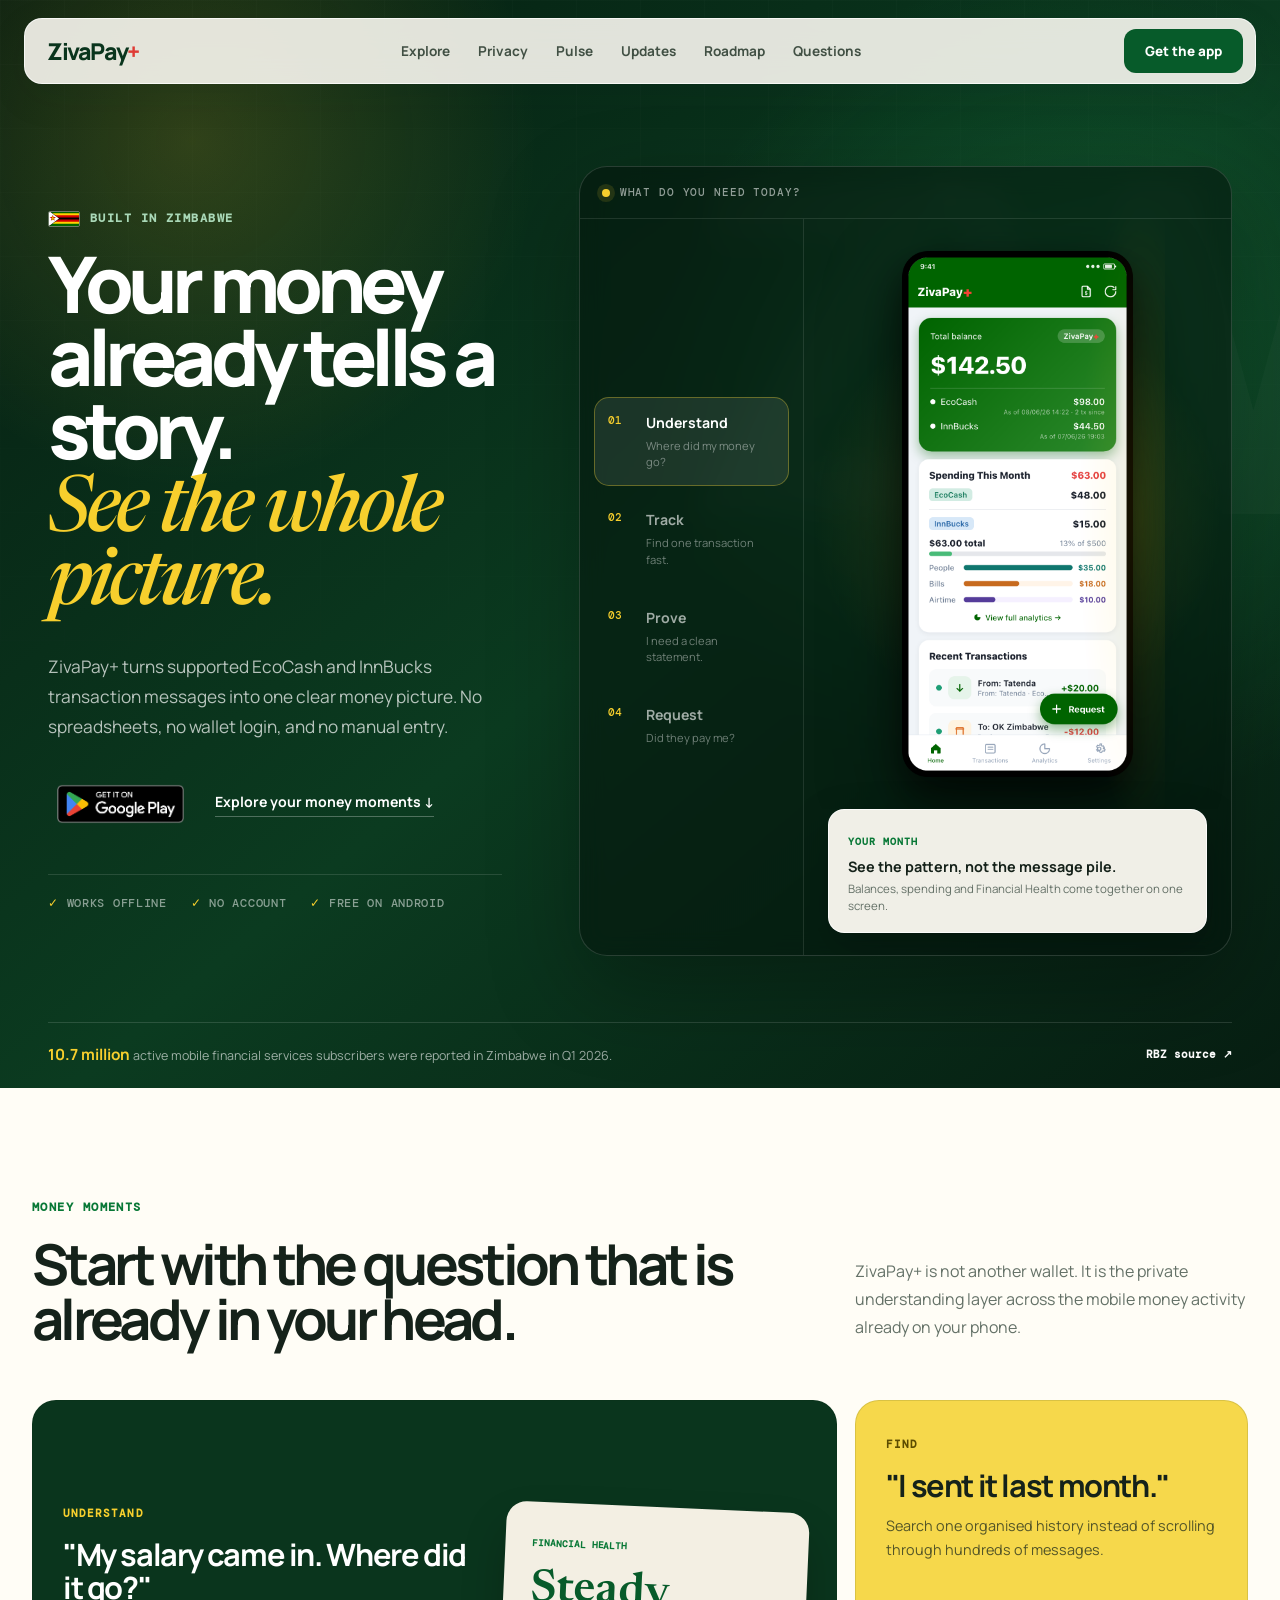
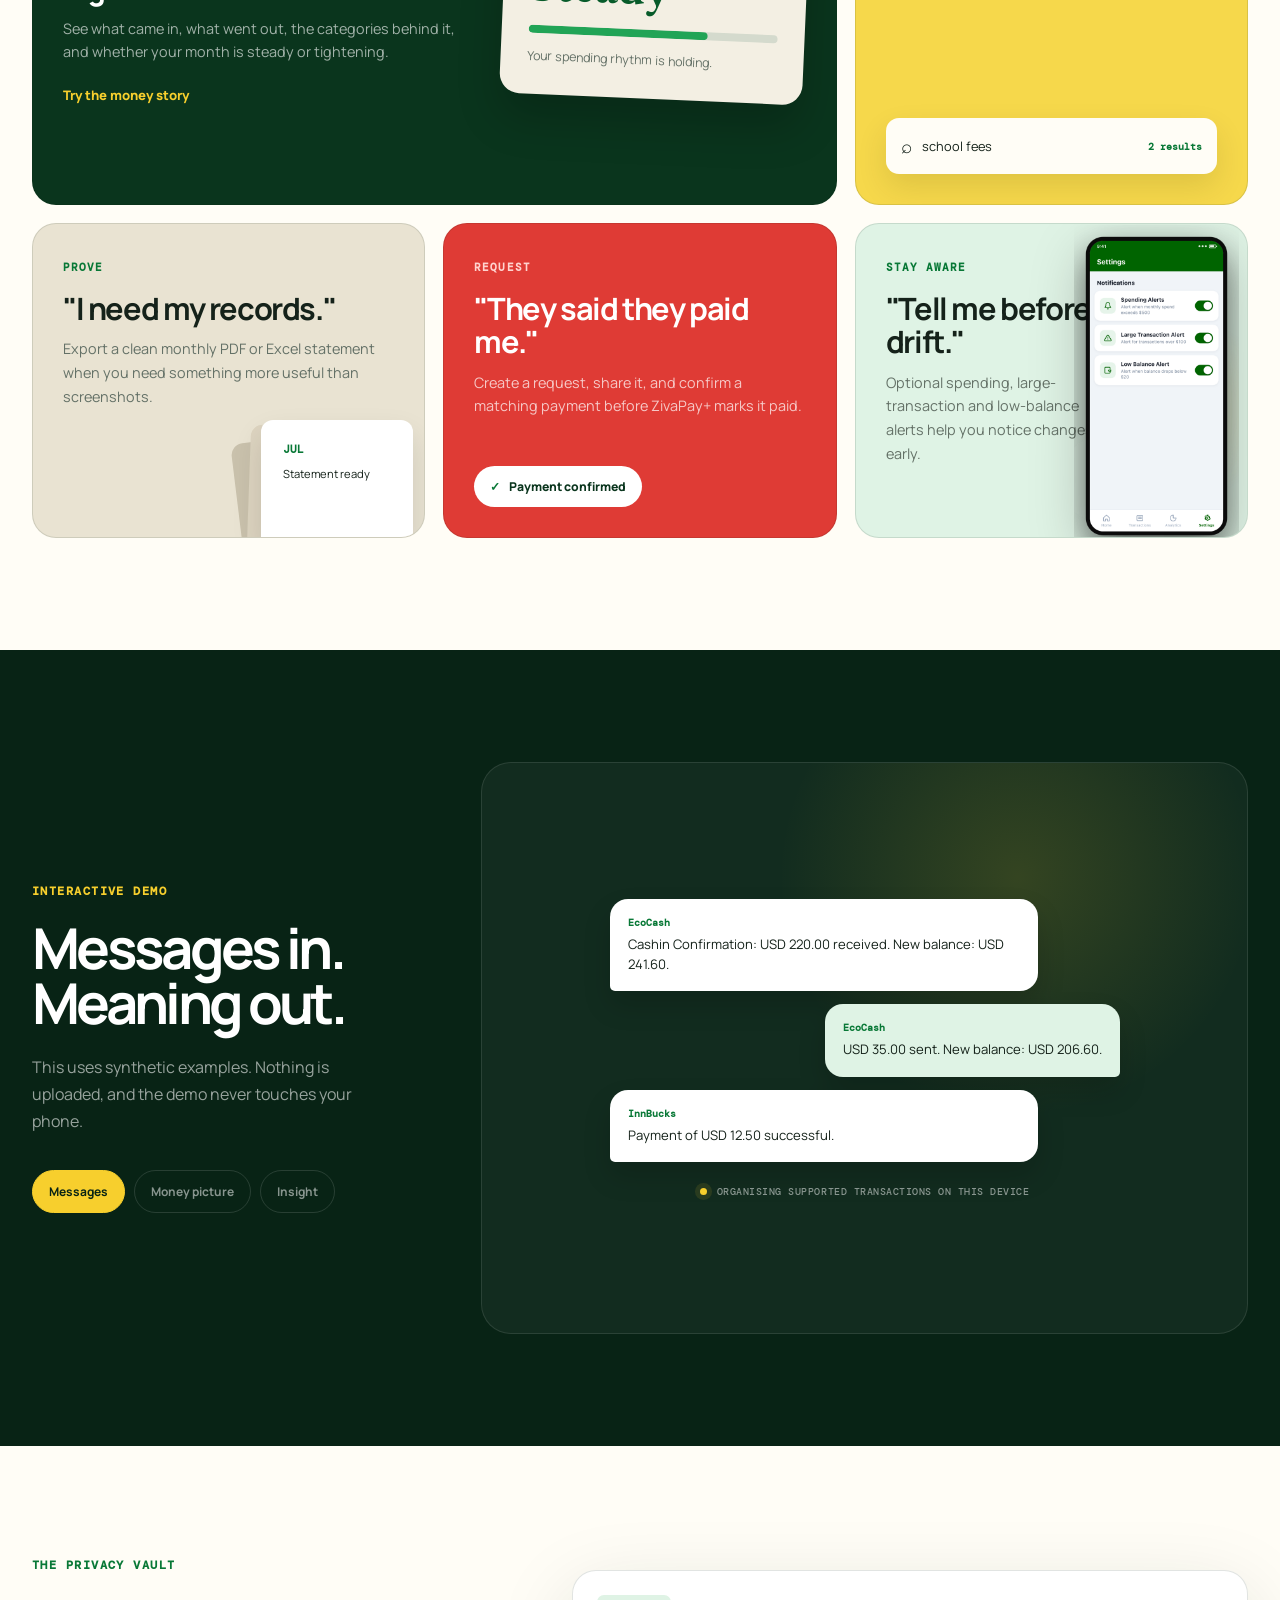
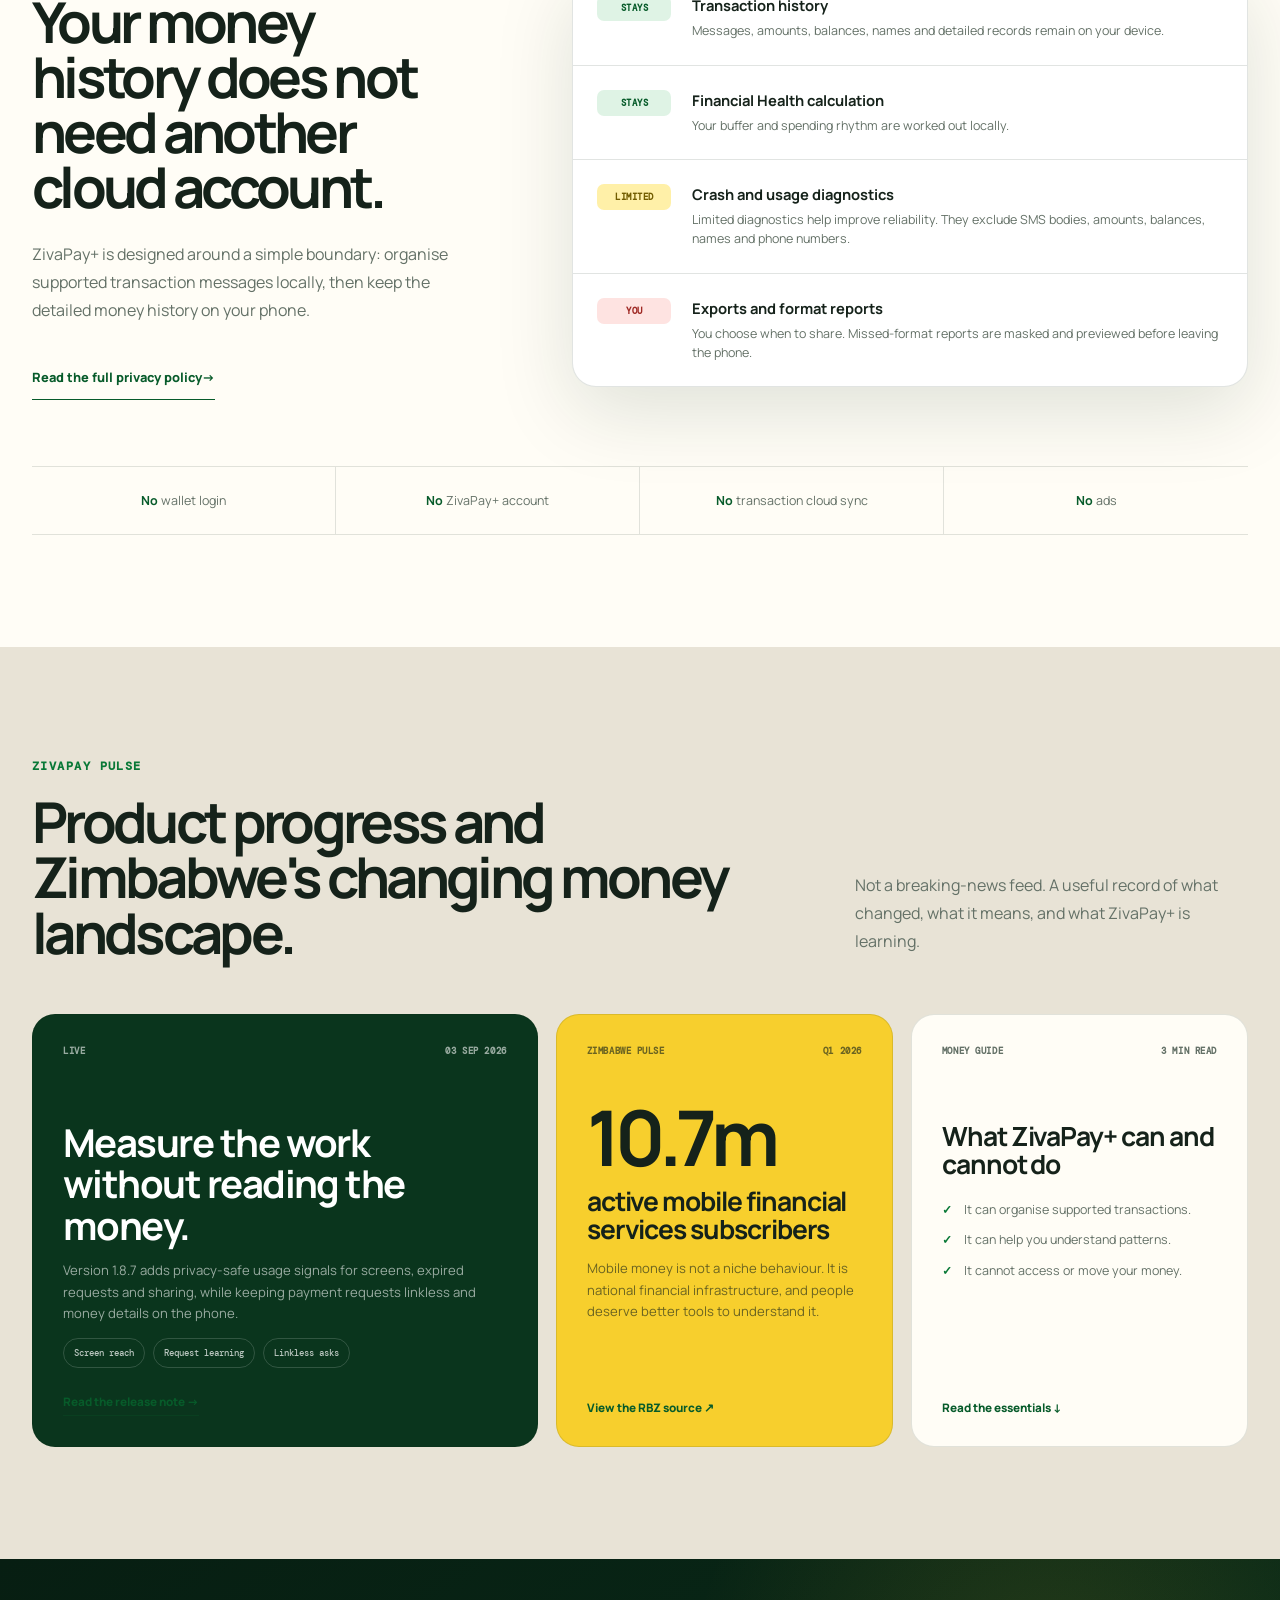
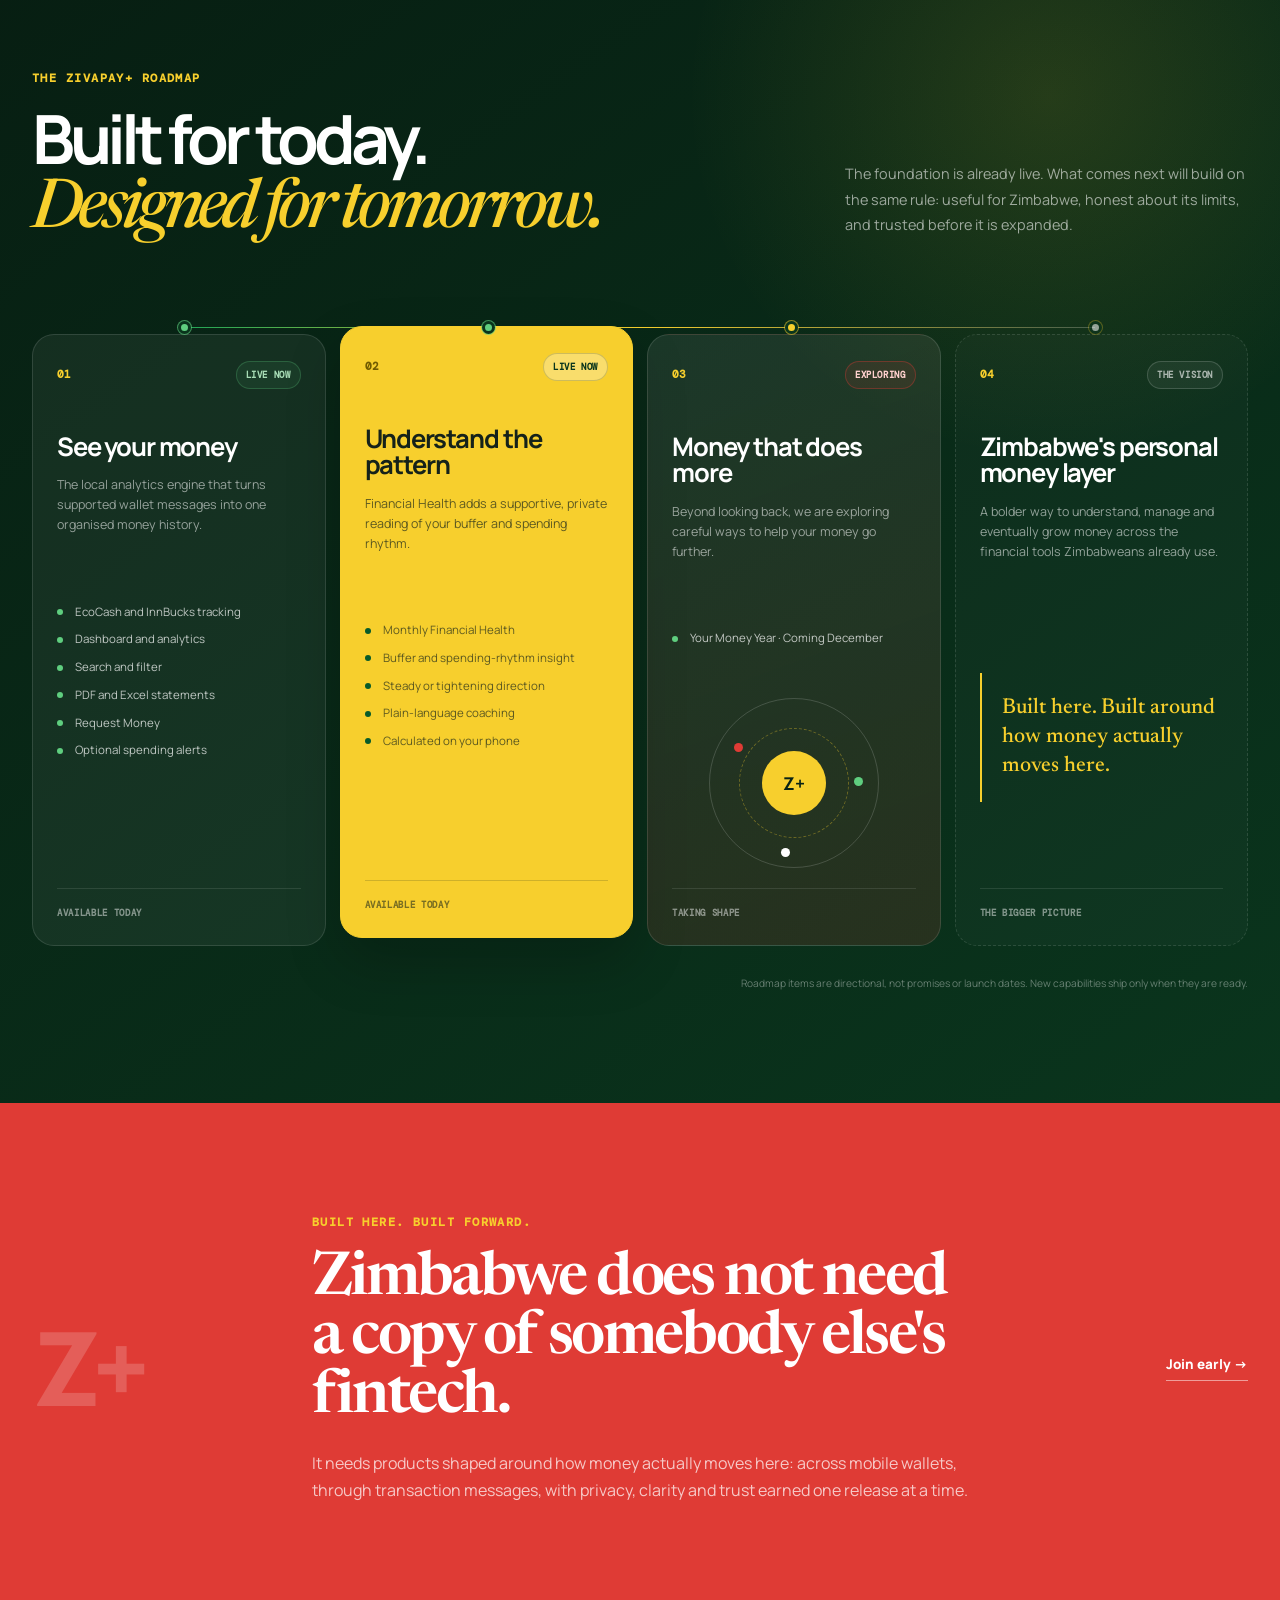
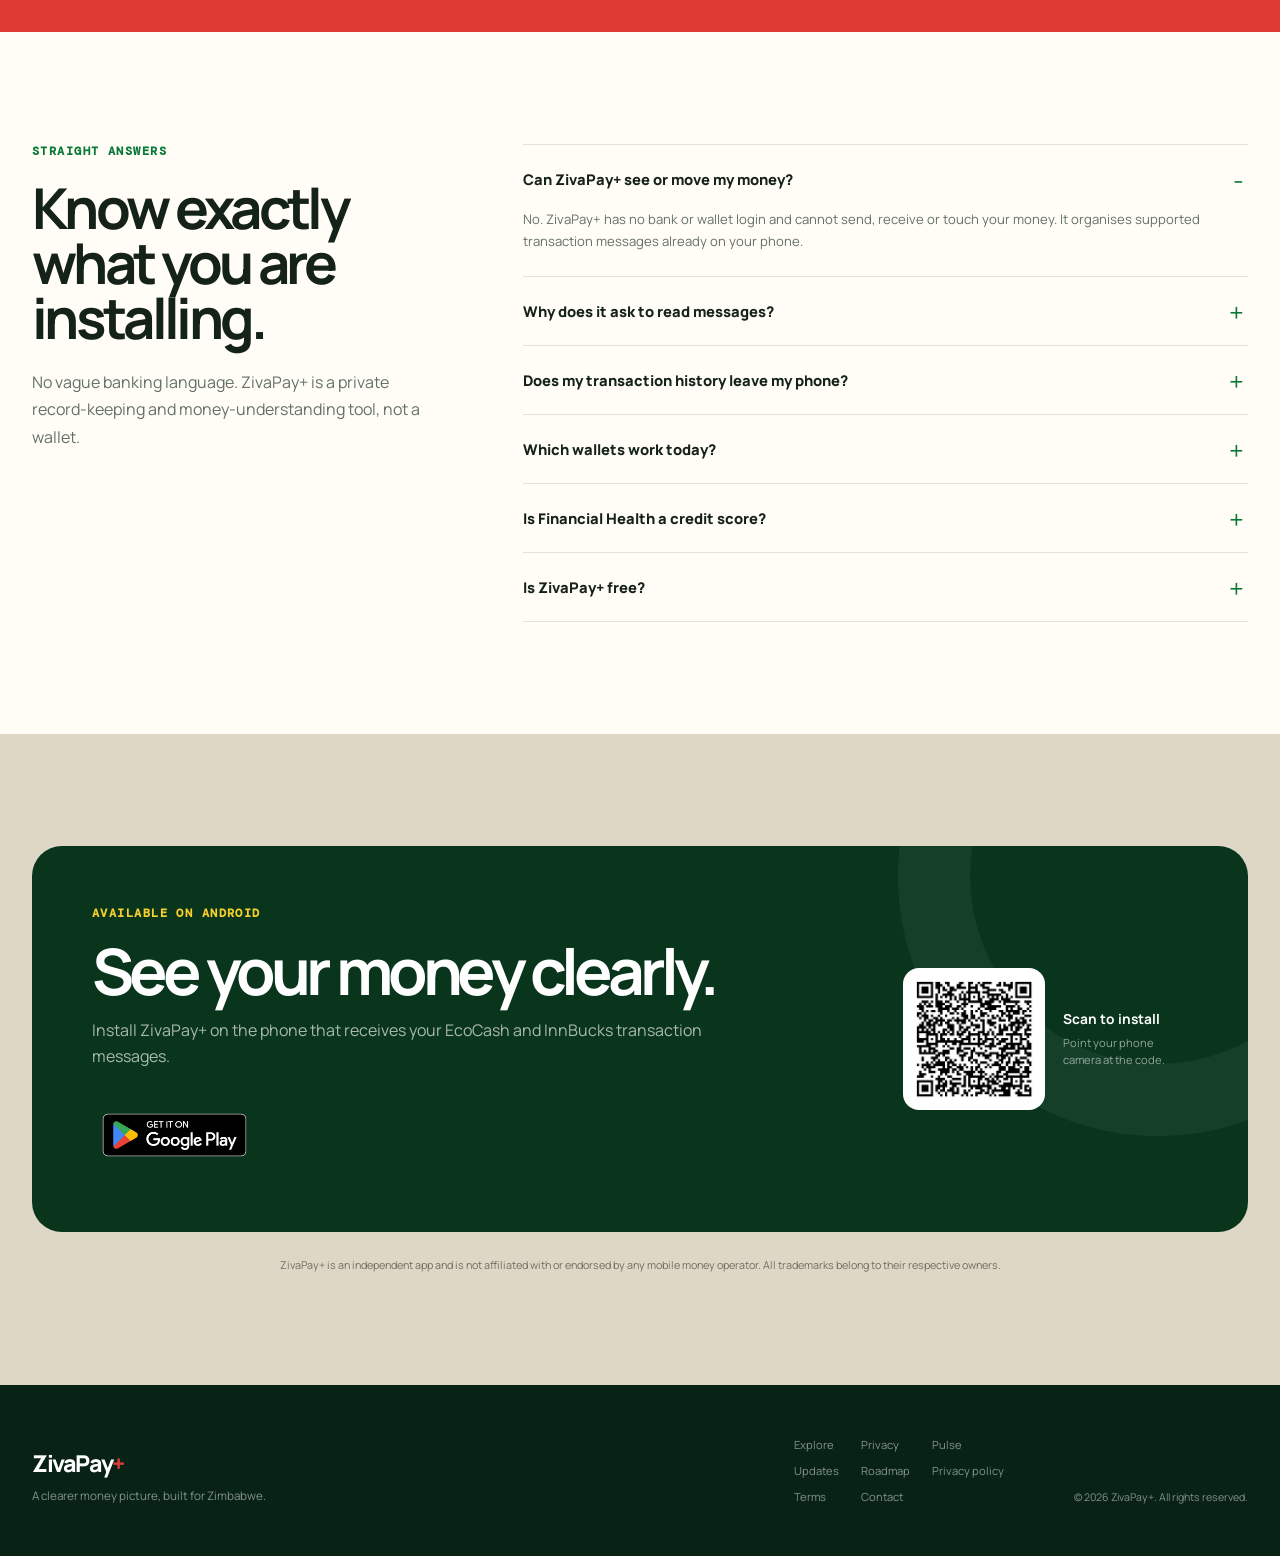
==== index.html @ cf086ff6 "docs: publish v1.8.7 website update" ====
<!DOCTYPE html>
<html lang="en">
<head>
  <meta charset="UTF-8"/>
  <meta name="viewport" content="width=device-width, initial-scale=1.0"/>
  <title>ZivaPay+ | EcoCash &amp; InnBucks Money Tracker Zimbabwe</title>
  <meta name="description" content="Track supported EcoCash and InnBucks transactions privately on Android. See balances, spending, Financial Health, statements and payment requests in one place."/>
  <link rel="canonical" href="https://zivapayplus.com/"/>
  <meta name="theme-color" content="#0b5d31"/>
  <meta property="og:type" content="website"/>
  <meta property="og:locale" content="en_ZW"/>
  <meta property="og:site_name" content="ZivaPay+"/>
  <meta property="og:title" content="ZivaPay+ - Your money story, finally clear"/>
  <meta property="og:description" content="Understand your EcoCash and InnBucks activity in one private, on-device money picture."/>
  <meta property="og:url" content="https://zivapayplus.com/"/>
  <meta property="og:image" content="https://zivapayplus.com/og-image.png"/>
  <meta property="og:image:width" content="1200"/>
  <meta property="og:image:height" content="630"/>
  <meta property="og:image:alt" content="ZivaPay+ brings supported EcoCash and InnBucks activity into one clear money picture"/>
  <meta name="twitter:card" content="summary_large_image"/>
  <meta name="twitter:title" content="ZivaPay+ - Your money story, finally clear"/>
  <meta name="twitter:description" content="A clearer view of EcoCash and InnBucks, built for Zimbabwe."/>
  <meta name="twitter:image" content="https://zivapayplus.com/og-image.png"/>
  <meta name="twitter:image:alt" content="ZivaPay+ brings supported EcoCash and InnBucks activity into one clear money picture"/>
  <link rel="preconnect" href="https://fonts.googleapis.com"/>
  <link rel="preconnect" href="https://fonts.gstatic.com" crossorigin/>
  <link href="https://fonts.googleapis.com/css2?family=DM+Mono:wght@400;500&amp;family=Manrope:wght@400;500;600;700;800&amp;family=Newsreader:opsz,wght@6..72,500;6..72,600&amp;display=swap" rel="stylesheet"/>
  <link rel="stylesheet" href="./styles.css?v=20260822-1"/>
  <script src="./site.js?v=2" defer></script>
  <script type="application/ld+json">
  {
    "@context": "https://schema.org",
    "@type": "MobileApplication",
    "name": "ZivaPay+",
    "url": "https://zivapayplus.com/",
    "downloadUrl": "https://play.google.com/store/apps/details?id=com.nyoniedwin.zimpayplus.app",
    "operatingSystem": "Android",
    "applicationCategory": "FinanceApplication",
    "description": "ZivaPay+ privately organises supported EcoCash and InnBucks transaction messages into an on-device money history.",
    "inLanguage": "en-ZW",
    "countryOfOrigin": {
      "@type": "Country",
      "name": "Zimbabwe"
    },
    "offers": {
      "@type": "Offer",
      "price": "0",
      "priceCurrency": "USD",
      "availability": "https://schema.org/InStock",
      "url": "https://play.google.com/store/apps/details?id=com.nyoniedwin.zimpayplus.app"
    },
    "featureList": [
      "Supported EcoCash and InnBucks transaction tracking",
      "On-device Financial Health",
      "Request Money",
      "PDF and Excel statements",
      "Optional spending alerts"
    ]
  }
  </script>
</head>
<body>
  <a class="skip-link" href="#main">Skip to content</a>

  <nav class="site-nav" aria-label="Primary navigation">
    <a class="brand" href="#top" aria-label="ZivaPay+ home">ZivaPay<span>+</span></a>
    <div class="nav-links">
      <a href="#explore">Explore</a>
      <a href="#privacy">Privacy</a>
      <a href="#pulse">Pulse</a>
      <a href="updates.html">Updates</a>
      <a href="#roadmap">Roadmap</a>
      <a href="#questions">Questions</a>
    </div>
    <a class="nav-cta" data-play-placement="nav" href="https://play.google.com/store/apps/details?id=com.nyoniedwin.zimpayplus.app&amp;referrer=utm_source%3Dzivapayplus.com%26utm_medium%3Dwebsite%26utm_campaign%3Dwebsite_launch%26utm_content%3Dnav">Get the app</a>
  </nav>

  <main id="main">
    <section class="hero" id="top">
      <div class="hero-grid">
        <div class="hero-copy">
          <p class="eyebrow"><img class="flag-mark" src="./flag-zimbabwe.svg" width="1200" height="600" alt=""/> Built in Zimbabwe</p>
          <h1>Your money already tells a story. <em>See the whole picture.</em></h1>
          <p class="hero-lede">ZivaPay+ turns supported EcoCash and InnBucks transaction messages into one clear money picture. No spreadsheets, no wallet login, and no manual entry.</p>
          <div class="hero-actions">
            <a class="play-link" data-play-placement="hero" href="https://play.google.com/store/apps/details?id=com.nyoniedwin.zimpayplus.app&amp;referrer=utm_source%3Dzivapayplus.com%26utm_medium%3Dwebsite%26utm_campaign%3Dwebsite_launch%26utm_content%3Dhero" aria-label="Get ZivaPay+ on Google Play">
              <img src="./google-play-badge.png" width="646" height="250" alt="Get it on Google Play"/>
            </a>
            <a class="text-link" href="#explore">Explore your money moments <span aria-hidden="true">&darr;</span></a>
          </div>
          <div class="hero-assurance" aria-label="Product assurances">
            <span>Works offline</span>
            <span>No account</span>
            <span>Free on Android</span>
          </div>
        </div>

        <div class="pathfinder" aria-label="Choose what you want ZivaPay+ to help with">
          <div class="pathfinder-head">
            <span class="live-dot" aria-hidden="true"></span>
            <span>What do you need today?</span>
          </div>
          <div class="path-layout">
            <div class="path-options" role="tablist" aria-label="Money goals">
              <button class="path-button is-active" type="button" role="tab" aria-selected="true" data-path="understand">
                <span class="path-index">01</span>
                <span><strong>Understand</strong><small>Where did my money go?</small></span>
              </button>
              <button class="path-button" type="button" role="tab" aria-selected="false" data-path="track">
                <span class="path-index">02</span>
                <span><strong>Track</strong><small>Find one transaction fast.</small></span>
              </button>
              <button class="path-button" type="button" role="tab" aria-selected="false" data-path="prove">
                <span class="path-index">03</span>
                <span><strong>Prove</strong><small>I need a clean statement.</small></span>
              </button>
              <button class="path-button" type="button" role="tab" aria-selected="false" data-path="request">
                <span class="path-index">04</span>
                <span><strong>Request</strong><small>Did they pay me?</small></span>
              </button>
            </div>

            <div class="path-stage" role="tabpanel" aria-live="polite">
              <div class="stage-visual">
                <div class="stage-halo" aria-hidden="true"></div>
                <img id="path-image" src="./screen-home.png" alt="ZivaPay+ home dashboard with balances and spending"/>
              </div>
              <div class="stage-note">
                <span id="path-kicker">YOUR MONTH</span>
                <strong id="path-title">See the pattern, not the message pile.</strong>
                <p id="path-copy">Balances, spending and Financial Health come together on one screen.</p>
              </div>
            </div>
          </div>
        </div>
      </div>
      <div class="market-ribbon">
        <p><strong>10.7 million</strong> active mobile financial services subscribers were reported in Zimbabwe in Q1 2026.</p>
        <a href="https://www.rbz.co.zw/documents/nps/quarterly/2026/NPSD_FIRST_QUARTER_REPORT_ACTIVITY_MARCH_2026.pdf">RBZ source <span aria-hidden="true">&nearr;</span></a>
      </div>
    </section>

    <section class="moments section" id="explore">
      <div class="section-heading split-heading">
        <div>
          <p class="eyebrow">Money moments</p>
          <h2>Start with the question that is already in your head.</h2>
        </div>
        <p>ZivaPay+ is not another wallet. It is the private understanding layer across the mobile money activity already on your phone.</p>
      </div>

      <div class="moment-grid">
        <article class="moment-card moment-featured" id="financial-health">
          <div class="moment-copy">
            <span class="moment-tag">Understand</span>
            <h3>"My salary came in. Where did it go?"</h3>
            <p>See what came in, what went out, the categories behind it, and whether your month is steady or tightening.</p>
            <a href="#story-lab">Try the money story</a>
          </div>
          <div class="mini-health" aria-label="Illustrative Financial Health card">
            <span>FINANCIAL HEALTH</span>
            <strong>Steady</strong>
            <div class="health-line"><i style="width:72%"></i></div>
            <p>Your spending rhythm is holding.</p>
          </div>
        </article>

        <article class="moment-card moment-search">
          <span class="moment-tag">Find</span>
          <h3>"I sent it last month."</h3>
          <p>Search one organised history instead of scrolling through hundreds of messages.</p>
          <div class="search-pill"><span aria-hidden="true">⌕</span> school fees <b>2 results</b></div>
        </article>

        <article class="moment-card moment-proof">
          <span class="moment-tag">Prove</span>
          <h3>"I need my records."</h3>
          <p>Export a clean monthly PDF or Excel statement when you need something more useful than screenshots.</p>
          <div class="document-stack" aria-hidden="true"><i></i><i></i><i><b>JUL</b><span>Statement ready</span></i></div>
        </article>

        <article class="moment-card moment-paid" id="request-money">
          <span class="moment-tag">Request</span>
          <h3>"They said they paid me."</h3>
          <p>Create a request, share it, and confirm a matching payment before ZivaPay+ marks it paid.</p>
          <div class="paid-chip"><span aria-hidden="true">&#10003;</span> Payment confirmed</div>
        </article>

        <article class="moment-card moment-alert">
          <span class="moment-tag">Stay aware</span>
          <h3>"Tell me before I drift."</h3>
          <p>Optional spending, large-transaction and low-balance alerts help you notice changes early.</p>
          <img src="./screen-alerts.png" width="520" height="1040" loading="lazy" decoding="async" alt="ZivaPay+ notification settings"/>
        </article>
      </div>
    </section>

    <section class="story-lab section" id="story-lab">
      <div class="story-shell">
        <div class="story-copy">
          <p class="eyebrow light">Interactive demo</p>
          <h2>Messages in. Meaning out.</h2>
          <p>This uses synthetic examples. Nothing is uploaded, and the demo never touches your phone.</p>
          <div class="story-tabs" role="tablist" aria-label="Money story stages">
            <button type="button" class="story-tab is-active" data-story="messages" role="tab" aria-selected="true">Messages</button>
            <button type="button" class="story-tab" data-story="picture" role="tab" aria-selected="false">Money picture</button>
            <button type="button" class="story-tab" data-story="insight" role="tab" aria-selected="false">Insight</button>
          </div>
        </div>

        <div class="story-canvas" aria-live="polite">
          <div class="story-view is-active" data-story-view="messages">
            <div class="sms-thread">
              <div class="sms sms-in"><small>EcoCash</small>Cashin Confirmation: USD 220.00 received. New balance: USD 241.60.</div>
              <div class="sms sms-out"><small>EcoCash</small>USD 35.00 sent. New balance: USD 206.60.</div>
              <div class="sms sms-in"><small>InnBucks</small>Payment of USD 12.50 successful.</div>
              <div class="processing-line"><i></i> Organising supported transactions on this device</div>
            </div>
          </div>

          <div class="story-view" data-story-view="picture">
            <div class="picture-board">
              <div class="picture-total"><small>ILLUSTRATIVE BALANCE</small><strong>$194.10</strong><span>Across 2 wallets</span></div>
              <div class="picture-bars">
                <div><span>Transfers</span><i><b style="width:62%"></b></i><strong>$35.00</strong></div>
                <div><span>Bundles</span><i><b style="width:28%"></b></i><strong>$12.50</strong></div>
                <div><span>Other</span><i><b style="width:12%"></b></i><strong>$6.00</strong></div>
              </div>
            </div>
          </div>

          <div class="story-view" data-story-view="insight">
            <div class="insight-board">
              <div class="insight-mark">Z</div>
              <small>ILLUSTRATIVE FINANCIAL HEALTH</small>
              <h3>Your month looks steady.</h3>
              <p>Money coming in is keeping pace with your recent spending rhythm. Keep an eye on transfers, your largest category so far.</p>
              <div><span>On-device calculation</span><span>Not a credit score</span></div>
            </div>
          </div>
        </div>
      </div>
    </section>

    <section class="privacy section" id="privacy">
      <div class="privacy-grid">
        <div class="privacy-intro">
          <p class="eyebrow">The privacy vault</p>
          <h2>Your money history does not need another cloud account.</h2>
          <p>ZivaPay+ is designed around a simple boundary: organise supported transaction messages locally, then keep the detailed money history on your phone.</p>
          <a class="outline-link" href="privacy.html">Read the full privacy policy <span aria-hidden="true">&rarr;</span></a>
        </div>
        <div class="vault" aria-label="How ZivaPay+ handles data">
          <div class="vault-row">
            <span class="vault-status stays">STAYS</span>
            <div><strong>Transaction history</strong><p>Messages, amounts, balances, names and detailed records remain on your device.</p></div>
          </div>
          <div class="vault-row">
            <span class="vault-status stays">STAYS</span>
            <div><strong>Financial Health calculation</strong><p>Your buffer and spending rhythm are worked out locally.</p></div>
          </div>
          <div class="vault-row">
            <span class="vault-status limited">LIMITED</span>
            <div><strong>Crash and usage diagnostics</strong><p>Limited diagnostics help improve reliability. They exclude SMS bodies, amounts, balances, names and phone numbers.</p></div>
          </div>
          <div class="vault-row">
            <span class="vault-status you">YOU</span>
            <div><strong>Exports and format reports</strong><p>You choose when to share. Missed-format reports are masked and previewed before leaving the phone.</p></div>
          </div>
        </div>
      </div>
      <div class="privacy-facts">
        <span><b>No</b> wallet login</span>
        <span><b>No</b> ZivaPay+ account</span>
        <span><b>No</b> transaction cloud sync</span>
        <span><b>No</b> ads</span>
      </div>
    </section>

    <section class="pulse section" id="pulse">
      <div class="section-heading split-heading">
        <div>
          <p class="eyebrow">ZivaPay Pulse</p>
          <h2>Product progress and Zimbabwe's changing money landscape.</h2>
        </div>
        <p>Not a breaking-news feed. A useful record of what changed, what it means, and what ZivaPay+ is learning.</p>
      </div>

      <div class="pulse-grid">
        <article class="pulse-card pulse-release">
          <div class="pulse-meta"><span>LIVE</span><time datetime="2026-09-03">03 SEP 2026</time></div>
          <h3>Measure the work without reading the money.</h3>
          <p>Version 1.8.7 adds privacy-safe usage signals for screens, expired requests and sharing, while keeping payment requests linkless and money details on the phone.</p>
          <div class="release-pills"><span>Screen reach</span><span>Request learning</span><span>Linkless asks</span></div>
          <a class="pulse-read-more" href="updates.html#next-release">Read the release note <span aria-hidden="true">&rarr;</span></a>
        </article>

        <article class="pulse-card pulse-market">
          <div class="pulse-meta"><span>ZIMBABWE PULSE</span><time datetime="2026-Q1">Q1 2026</time></div>
          <strong class="big-number">10.7m</strong>
          <h3>active mobile financial services subscribers</h3>
          <p>Mobile money is not a niche behaviour. It is national financial infrastructure, and people deserve better tools to understand it.</p>
          <a href="https://www.rbz.co.zw/documents/nps/quarterly/2026/NPSD_FIRST_QUARTER_REPORT_ACTIVITY_MARCH_2026.pdf">View the RBZ source <span aria-hidden="true">&nearr;</span></a>
        </article>

        <article class="pulse-card pulse-guide">
          <div class="pulse-meta"><span>MONEY GUIDE</span><span>3 MIN READ</span></div>
          <h3>What ZivaPay+ can and cannot do</h3>
          <ul>
            <li>It can organise supported transactions.</li>
            <li>It can help you understand patterns.</li>
            <li>It cannot access or move your money.</li>
          </ul>
          <a href="#questions">Read the essentials <span aria-hidden="true">&darr;</span></a>
        </article>
      </div>
    </section>

    <section class="roadmap section" id="roadmap">
      <div class="roadmap-heading">
        <div>
          <p class="eyebrow light">The ZivaPay+ roadmap</p>
          <h2>Built for today.<br><em>Designed for tomorrow.</em></h2>
        </div>
        <p>The foundation is already live. What comes next will build on the same rule: useful for Zimbabwe, honest about its limits, and trusted before it is expanded.</p>
      </div>

      <div class="roadmap-track" aria-hidden="true"><i></i><i></i><i></i><i></i></div>
      <div class="roadmap-grid">
        <article class="roadmap-card roadmap-live">
          <div class="roadmap-meta"><span>01</span><strong>LIVE NOW</strong></div>
          <h3>See your money</h3>
          <p class="roadmap-summary">The local analytics engine that turns supported wallet messages into one organised money history.</p>
          <ul>
            <li>EcoCash and InnBucks tracking</li>
            <li>Dashboard and analytics</li>
            <li>Search and filter</li>
            <li>PDF and Excel statements</li>
            <li>Request Money</li>
            <li>Optional spending alerts</li>
          </ul>
          <div class="roadmap-foot">Available today</div>
        </article>

        <article class="roadmap-card roadmap-health">
          <div class="roadmap-meta"><span>02</span><strong>LIVE NOW</strong></div>
          <h3>Understand the pattern</h3>
          <p class="roadmap-summary">Financial Health adds a supportive, private reading of your buffer and spending rhythm.</p>
          <ul>
            <li>Monthly Financial Health</li>
            <li>Buffer and spending-rhythm insight</li>
            <li>Steady or tightening direction</li>
            <li>Plain-language coaching</li>
            <li>Calculated on your phone</li>
          </ul>
          <div class="roadmap-foot">Available today</div>
        </article>

        <article class="roadmap-card roadmap-horizon">
          <div class="roadmap-meta"><span>03</span><strong>EXPLORING</strong></div>
          <h3>Money that does more</h3>
          <p class="roadmap-summary">Beyond looking back, we are exploring careful ways to help your money go further.</p>
          <ul>
            <li>Your Money Year · Coming December</li>
          </ul>
          <div class="roadmap-orbit" aria-hidden="true"><b>Z+</b><i></i><i></i><i></i></div>
          <div class="roadmap-foot">Taking shape</div>
        </article>

        <article class="roadmap-card roadmap-vision">
          <div class="roadmap-meta"><span>04</span><strong>THE VISION</strong></div>
          <h3>Zimbabwe's personal money layer</h3>
          <p class="roadmap-summary">A bolder way to understand, manage and eventually grow money across the financial tools Zimbabweans already use.</p>
          <blockquote>Built here. Built around how money actually moves here.</blockquote>
          <div class="roadmap-foot">The bigger picture</div>
        </article>
      </div>
      <p class="roadmap-note">Roadmap items are directional, not promises or launch dates. New capabilities ship only when they are ready.</p>
    </section>

    <section class="vision section">
      <div class="vision-mark" aria-hidden="true">Z+</div>
      <div>
        <p class="eyebrow light">Built here. Built forward.</p>
        <h2>Zimbabwe does not need a copy of somebody else's fintech.</h2>
        <p>It needs products shaped around how money actually moves here: across mobile wallets, through transaction messages, with privacy, clarity and trust earned one release at a time.</p>
      </div>
      <a href="#download">Join early <span aria-hidden="true">&rarr;</span></a>
    </section>

    <section class="faq section" id="questions">
      <div class="faq-intro">
        <p class="eyebrow">Straight answers</p>
        <h2>Know exactly what you are installing.</h2>
        <p>No vague banking language. ZivaPay+ is a private record-keeping and money-understanding tool, not a wallet.</p>
      </div>
      <div class="faq-list">
        <details open>
          <summary>Can ZivaPay+ see or move my money?</summary>
          <p>No. ZivaPay+ has no bank or wallet login and cannot send, receive or touch your money. It organises supported transaction messages already on your phone.</p>
        </details>
        <details>
          <summary>Why does it ask to read messages?</summary>
          <p>EcoCash and InnBucks send transaction confirmations by SMS. ZivaPay+ uses supported transaction formats to build your history automatically. Other messages are not added to your ledger.</p>
        </details>
        <details>
          <summary>Does my transaction history leave my phone?</summary>
          <p>Your detailed transaction history is processed and stored on your device. Limited crash and usage diagnostics help improve reliability, but exclude SMS bodies, amounts, balances, names and phone numbers.</p>
        </details>
        <details>
          <summary>Which wallets work today?</summary>
          <p>EcoCash and InnBucks. New formats and wallets are added only when they can be supported accurately and safely.</p>
        </details>
        <details>
          <summary>Is Financial Health a credit score?</summary>
          <p>No. It is a private, plain-language reading of patterns in your own on-device history. It does not approve loans, judge eligibility or report to a credit bureau.</p>
        </details>
        <details>
          <summary>Is ZivaPay+ free?</summary>
          <p>Yes. ZivaPay+ is currently free to download and use on Android, with no subscription and no ads.</p>
        </details>
      </div>
    </section>

    <section class="download section" id="download">
      <div class="download-card">
        <div>
          <p class="eyebrow light">Available on Android</p>
          <h2>See your money clearly.</h2>
          <p>Install ZivaPay+ on the phone that receives your EcoCash and InnBucks transaction messages.</p>
          <a class="play-link play-link-large" data-play-placement="download" href="https://play.google.com/store/apps/details?id=com.nyoniedwin.zimpayplus.app&amp;referrer=utm_source%3Dzivapayplus.com%26utm_medium%3Dwebsite%26utm_campaign%3Dwebsite_launch%26utm_content%3Ddownload" aria-label="Get ZivaPay+ on Google Play">
            <img src="./google-play-badge.png" width="646" height="250" loading="lazy" decoding="async" alt="Get it on Google Play"/>
          </a>
        </div>
        <div class="qr-block">
          <img src="./play-store-qr.png" width="512" height="512" loading="lazy" decoding="async" alt="QR code linking to ZivaPay+ on Google Play"/>
          <span><strong>Scan to install</strong>Point your phone camera at the code.</span>
        </div>
      </div>
      <p class="independence-note">ZivaPay+ is an independent app and is not affiliated with or endorsed by any mobile money operator. All trademarks belong to their respective owners.</p>
    </section>
  </main>

  <footer>
    <div>
      <a class="brand footer-brand" href="#top">ZivaPay<span>+</span></a>
      <p>A clearer money picture, built for Zimbabwe.</p>
    </div>
    <div class="footer-links">
      <a href="#explore">Explore</a>
      <a href="#privacy">Privacy</a>
      <a href="#pulse">Pulse</a>
      <a href="updates.html">Updates</a>
      <a href="#roadmap">Roadmap</a>
      <a href="privacy.html">Privacy policy</a>
      <a href="terms.html">Terms</a>
      <a href="mailto:hello@zivapayplus.com">Contact</a>
    </div>
    <p>&copy; 2026 ZivaPay+. All rights reserved.</p>
  </footer>
</body>
</html>
---- styles.css ----
:root {
  --green-950: #082315;
  --green-900: #0a351d;
  --green-800: #075b2a;
  --green-700: #087836;
  --green-500: #21a456;
  --green-100: #dff3e5;
  --green-50: #eef8f1;
  --yellow: #f7cf2d;
  --red: #df3b35;
  --ink: #15221a;
  --muted: #647167;
  --cream: #f3efe3;
  --paper: #fffdf6;
  --white: #ffffff;
  --line: rgba(8, 35, 21, 0.12);
  --shadow: 0 24px 80px rgba(8, 35, 21, 0.13);
}

*, *::before, *::after { box-sizing: border-box; }
html { scroll-behavior: smooth; }
section[id], article[id] { scroll-margin-top: 94px; }
body {
  margin: 0;
  color: var(--ink);
  background: var(--cream);
  font-family: "Manrope", sans-serif;
  -webkit-font-smoothing: antialiased;
  overflow-x: hidden;
}
button, a { font: inherit; }
button { color: inherit; }
a { color: inherit; }
img { display: block; max-width: 100%; }

.skip-link {
  position: fixed;
  left: 16px;
  top: -70px;
  z-index: 1000;
  padding: 12px 16px;
  color: var(--white);
  background: var(--green-900);
  border-radius: 8px;
  transition: top .2s ease;
}
.skip-link:focus { top: 16px; }

.site-nav {
  position: fixed;
  inset: 18px 24px auto;
  z-index: 100;
  max-width: 1320px;
  margin: 0 auto;
  min-height: 64px;
  padding: 10px 12px 10px 22px;
  display: flex;
  align-items: center;
  justify-content: space-between;
  gap: 24px;
  border: 1px solid rgba(255,255,255,.75);
  background: rgba(255, 253, 246, .88);
  backdrop-filter: blur(18px);
  box-shadow: 0 12px 42px rgba(8, 35, 21, .09);
  border-radius: 18px;
}
.brand {
  color: var(--green-900);
  font-weight: 800;
  font-size: 1.45rem;
  letter-spacing: -.06em;
  text-decoration: none;
}
.brand span { color: var(--red); }
.nav-links { display: flex; align-items: center; gap: 28px; }
.nav-links a {
  color: #415044;
  font-size: .85rem;
  font-weight: 700;
  text-decoration: none;
}
.nav-links a:hover { color: var(--green-700); }
.nav-cta {
  padding: 13px 21px;
  color: var(--white);
  background: var(--green-800);
  border-radius: 12px;
  font-size: .84rem;
  font-weight: 800;
  text-decoration: none;
  transition: transform .2s ease, background .2s ease;
}
.nav-cta:hover { transform: translateY(-2px); background: var(--green-700); }

.hero {
  min-height: 100vh;
  padding: 132px 48px 0;
  color: var(--white);
  background:
    radial-gradient(circle at 15% 13%, rgba(247, 207, 45, .17), transparent 24%),
    radial-gradient(circle at 84% 36%, rgba(33, 164, 86, .3), transparent 33%),
    linear-gradient(140deg, #061d11 0%, #0b3b20 53%, #071e12 100%);
  position: relative;
  isolation: isolate;
  overflow: hidden;
}
.hero::before {
  content: "";
  position: absolute;
  inset: 0;
  z-index: -1;
  opacity: .18;
  background-image:
    linear-gradient(rgba(255,255,255,.08) 1px, transparent 1px),
    linear-gradient(90deg, rgba(255,255,255,.08) 1px, transparent 1px);
  background-size: 64px 64px;
  mask-image: linear-gradient(to bottom, black, transparent 82%);
}
.hero::after {
  content: "ZW";
  position: absolute;
  z-index: -1;
  right: -4vw;
  top: 12vh;
  color: rgba(255,255,255,.025);
  font: 800 min(36vw, 520px)/1 "Manrope", sans-serif;
  letter-spacing: -.12em;
}
.hero-grid {
  width: min(1320px, 100%);
  margin: 0 auto;
  display: grid;
  grid-template-columns: minmax(0, .82fr) minmax(610px, 1.18fr);
  gap: clamp(42px, 6vw, 88px);
  align-items: center;
}
.hero-copy { padding: 48px 0 82px; }
.eyebrow {
  margin: 0 0 20px;
  color: var(--green-700);
  font: 700 .75rem/1.3 "DM Mono", monospace;
  letter-spacing: .12em;
  text-transform: uppercase;
}
.eyebrow.light { color: var(--yellow); }
.hero .eyebrow { color: #a9d8b7; display: flex; align-items: center; gap: 10px; }
.flag-mark {
  width: 32px;
  height: 16px;
  object-fit: cover;
  border: 1px solid rgba(255,255,255,.35);
  border-radius: 2px;
}
h1, h2, h3, p { margin-top: 0; }
h1 {
  max-width: 680px;
  margin-bottom: 28px;
  font-size: clamp(3.6rem, 6.1vw, 6.9rem);
  font-weight: 800;
  line-height: .94;
  letter-spacing: -.075em;
}
h1 em {
  display: block;
  margin-top: 10px;
  color: var(--yellow);
  font-family: "Newsreader", serif;
  font-weight: 500;
  letter-spacing: -.05em;
}
.hero-lede {
  max-width: 620px;
  margin-bottom: 34px;
  color: rgba(255,255,255,.7);
  font-size: 1.08rem;
  line-height: 1.75;
}
.hero-actions { display: flex; align-items: center; gap: 22px; flex-wrap: wrap; }
.play-link { display: inline-block; transition: transform .2s ease; }
.play-link:hover { transform: translateY(-3px); }
.play-link img { height: 56px; width: auto; }
.text-link {
  color: var(--white);
  font-size: .88rem;
  font-weight: 700;
  text-decoration: none;
  border-bottom: 1px solid rgba(255,255,255,.28);
  padding-bottom: 5px;
}
.hero-assurance {
  margin-top: 42px;
  padding-top: 23px;
  display: flex;
  flex-wrap: wrap;
  gap: 12px 24px;
  border-top: 1px solid rgba(255,255,255,.12);
  color: rgba(255,255,255,.52);
  font: 500 .72rem/1 "DM Mono", monospace;
  text-transform: uppercase;
  letter-spacing: .06em;
}
.hero-assurance span::before { content: "\2713"; margin-right: 8px; color: var(--yellow); }

.pathfinder {
  min-width: 0;
  margin: 34px 0 66px;
  border: 1px solid rgba(255,255,255,.14);
  background: rgba(5, 22, 13, .58);
  box-shadow: 0 34px 90px rgba(0,0,0,.28);
  backdrop-filter: blur(12px);
  border-radius: 28px;
  overflow: hidden;
}
.pathfinder-head {
  height: 52px;
  padding: 0 22px;
  display: flex;
  align-items: center;
  gap: 10px;
  color: rgba(255,255,255,.56);
  border-bottom: 1px solid rgba(255,255,255,.1);
  font: 500 .67rem/1 "DM Mono", monospace;
  letter-spacing: .08em;
  text-transform: uppercase;
}
.live-dot { width: 8px; height: 8px; border-radius: 50%; background: var(--yellow); box-shadow: 0 0 0 5px rgba(247,207,45,.12); }
.path-layout { display: grid; grid-template-columns: 224px 1fr; min-height: 700px; }
.path-options { padding: 14px; display: grid; align-content: center; gap: 8px; border-right: 1px solid rgba(255,255,255,.1); }
.path-button {
  width: 100%;
  min-height: 88px;
  padding: 15px 13px;
  display: grid;
  grid-template-columns: 28px 1fr;
  gap: 10px;
  align-items: start;
  color: rgba(255,255,255,.62);
  text-align: left;
  border: 1px solid transparent;
  background: transparent;
  border-radius: 15px;
  cursor: pointer;
  transition: background .2s ease, border-color .2s ease, color .2s ease;
}
.path-button:hover { background: rgba(255,255,255,.05); }
.path-button.is-active { color: var(--white); background: rgba(255,255,255,.09); border-color: rgba(247,207,45,.34); }
.path-index { color: var(--yellow); font: 500 .67rem/1.4 "DM Mono", monospace; }
.path-button strong { display: block; margin-bottom: 6px; font-size: .88rem; }
.path-button small { display: block; color: rgba(255,255,255,.42); font-size: .7rem; line-height: 1.45; }
.path-stage { min-width: 0; display: grid; grid-template-rows: minmax(0, 1fr) auto; overflow: hidden; }
.stage-visual { width: 100%; min-height: 0; position: relative; display: grid; place-items: center; justify-self: stretch; overflow: hidden; }
.stage-halo {
  position: absolute;
  width: 440px;
  height: 440px;
  border-radius: 50%;
  background: radial-gradient(circle, rgba(247,207,45,.14), transparent 66%);
}
#path-image {
  position: relative;
  z-index: 1;
  justify-self: center;
  width: min(295px, 70%);
  max-height: 100%;
  object-fit: contain;
  filter: drop-shadow(0 26px 34px rgba(0,0,0,.5));
  transition: opacity .18s ease, transform .25s ease;
}
#path-image.request-flow {
  width: min(760px, 88%);
  max-width: 88%;
  max-height: 560px;
}
#path-image.is-switching { opacity: 0; transform: translateY(10px) scale(.98); }
.stage-note {
  position: relative;
  z-index: 2;
  margin: 0 24px 22px;
  padding: 18px 19px;
  color: var(--ink);
  background: rgba(255,253,246,.94);
  border: 1px solid rgba(255,255,255,.8);
  border-radius: 16px;
  box-shadow: 0 18px 46px rgba(0,0,0,.22);
}
.stage-note span { color: var(--green-700); font: 700 .62rem/1 "DM Mono", monospace; letter-spacing: .1em; }
.stage-note strong { display: block; margin: 7px 0 5px; font-size: .9rem; }
.stage-note p { margin: 0; color: var(--muted); font-size: .72rem; line-height: 1.45; }
.market-ribbon {
  width: min(1320px, 100%);
  margin: 0 auto;
  padding: 21px 0 23px;
  display: flex;
  align-items: center;
  justify-content: space-between;
  gap: 24px;
  border-top: 1px solid rgba(255,255,255,.13);
  color: rgba(255,255,255,.6);
  font-size: .78rem;
}
.market-ribbon p { margin: 0; }
.market-ribbon strong { color: var(--yellow); font-size: .96rem; }
.market-ribbon a { color: var(--white); font: 600 .68rem/1 "DM Mono", monospace; text-decoration: none; }

.section { padding: 112px max(32px, calc((100vw - 1320px) / 2)); }
.section-heading { margin-bottom: 54px; }
.section-heading h2, .privacy-intro h2, .faq-intro h2, .story-copy h2 {
  margin-bottom: 0;
  font-size: clamp(2.5rem, 4.4vw, 5rem);
  line-height: .98;
  letter-spacing: -.065em;
}
.split-heading { display: grid; grid-template-columns: 1.15fr .6fr; gap: 70px; align-items: end; }
.split-heading > p { margin: 0 0 5px; color: var(--muted); line-height: 1.75; }

.moments { background: var(--paper); }
.moment-grid { display: grid; grid-template-columns: repeat(12, 1fr); gap: 18px; }
.moment-card {
  min-height: 315px;
  padding: 30px;
  position: relative;
  overflow: hidden;
  border: 1px solid var(--line);
  border-radius: 24px;
  background: var(--white);
}
.moment-card h3 { max-width: 520px; margin: 16px 0 12px; font-size: clamp(1.45rem, 2.4vw, 2.35rem); line-height: 1.08; letter-spacing: -.045em; }
.moment-card p { max-width: 530px; color: var(--muted); font-size: .9rem; line-height: 1.65; }
.moment-tag { color: var(--green-700); font: 700 .66rem/1 "DM Mono", monospace; letter-spacing: .1em; text-transform: uppercase; }
.moment-featured { grid-column: span 8; min-height: 405px; display: grid; grid-template-columns: 1.15fr .85fr; align-items: center; gap: 30px; background: var(--green-900); color: var(--white); }
.moment-featured .moment-tag { color: var(--yellow); }
.moment-featured p { color: rgba(255,255,255,.62); }
.moment-featured a { display: inline-block; margin-top: 8px; color: var(--yellow); font-size: .82rem; font-weight: 800; text-decoration: none; }
.mini-health { padding: 27px; color: var(--ink); background: var(--cream); border-radius: 20px; transform: rotate(2.5deg); box-shadow: 0 24px 44px rgba(0,0,0,.2); }
.mini-health span { color: var(--green-700); font: 700 .58rem/1 "DM Mono", monospace; letter-spacing: .1em; }
.mini-health strong { display: block; margin: 16px 0 13px; color: var(--green-800); font-family: "Newsreader", serif; font-size: 2.8rem; font-weight: 600; }
.mini-health p { margin: 13px 0 0; color: var(--muted); font-size: .78rem; }
.health-line { height: 8px; background: #d4dacd; border-radius: 10px; overflow: hidden; }
.health-line i { display: block; height: 100%; background: var(--green-500); border-radius: inherit; }
.moment-search { grid-column: span 4; background: #f6d84b; }
.moment-search .moment-tag { color: #5c4c00; }
.moment-search p { color: rgba(21,34,26,.72); }
.search-pill { position: absolute; left: 30px; right: 30px; bottom: 30px; padding: 15px; display: flex; align-items: center; gap: 10px; background: var(--paper); border-radius: 13px; font-size: .8rem; box-shadow: 0 13px 30px rgba(58,48,0,.12); }
.search-pill span { font-size: 1.2rem; }
.search-pill b { margin-left: auto; color: var(--green-700); font: 600 .6rem "DM Mono", monospace; }
.moment-proof { grid-column: span 4; background: #e9e3d2; }
.document-stack { position: absolute; right: 35px; bottom: -18px; width: 152px; height: 120px; }
.document-stack i { position: absolute; inset: 0; background: #c9c1ac; border-radius: 12px 12px 0 0; transform: rotate(-7deg); }
.document-stack i:nth-child(2) { background: #ddd4c0; transform: translate(12px, -8px) rotate(2deg); }
.document-stack i:nth-child(3) { padding: 22px; display: flex; flex-direction: column; background: var(--white); transform: translate(24px, -15px); box-shadow: 0 15px 30px rgba(0,0,0,.12); }
.document-stack b { color: var(--green-700); font: 700 .7rem "DM Mono", monospace; }
.document-stack span { margin-top: 10px; font-size: .7rem; font-style: normal; }
.moment-paid { grid-column: span 4; color: var(--white); background: var(--red); }
.moment-paid .moment-tag { color: #ffd3cf; }
.moment-paid p { color: rgba(255,255,255,.72); }
.paid-chip { position: absolute; left: 30px; bottom: 30px; padding: 12px 16px; color: var(--green-900); background: var(--white); border-radius: 100px; font-size: .76rem; font-weight: 800; }
.paid-chip span { margin-right: 7px; color: var(--green-700); }
.moment-alert { grid-column: span 4; padding-bottom: 0; background: var(--green-100); }
.moment-alert h3 { max-width: 230px; }
.moment-alert p { max-width: 220px; }
.moment-alert img { position: absolute; width: 165px; height: auto; right: 8px; bottom: -18px; filter: drop-shadow(0 14px 26px rgba(0,0,0,.22)); }

.story-lab { color: var(--white); background: var(--green-950); }
.story-shell { display: grid; grid-template-columns: .65fr 1.35fr; gap: 80px; align-items: center; }
.story-copy h2 { max-width: 430px; }
.story-copy > p:not(.eyebrow) { margin: 24px 0 34px; max-width: 420px; color: rgba(255,255,255,.58); line-height: 1.7; }
.story-tabs { display: flex; flex-wrap: wrap; gap: 9px; }
.story-tab { padding: 12px 16px; color: rgba(255,255,255,.52); border: 1px solid rgba(255,255,255,.13); background: transparent; border-radius: 100px; cursor: pointer; font-size: .75rem; font-weight: 700; }
.story-tab.is-active { color: var(--green-950); border-color: var(--yellow); background: var(--yellow); }
.story-canvas { min-height: 570px; display: grid; place-items: center; position: relative; background: rgba(255,255,255,.045); border: 1px solid rgba(255,255,255,.1); border-radius: 30px; overflow: hidden; }
.story-canvas::before { content: ""; position: absolute; inset: 0; background: radial-gradient(circle at 70% 20%, rgba(247,207,45,.15), transparent 34%); }
.story-view { display: none; width: 100%; min-height: 570px; padding: 50px; position: relative; z-index: 1; place-items: center; animation: viewIn .35s ease both; }
.story-view.is-active { display: grid; }
@keyframes viewIn { from { opacity: 0; transform: translateY(12px); } to { opacity: 1; transform: none; } }
.sms-thread { width: min(510px, 100%); display: grid; gap: 13px; }
.sms { max-width: 84%; padding: 17px 18px; color: var(--ink); background: var(--white); border-radius: 18px 18px 18px 5px; font-size: .82rem; line-height: 1.55; box-shadow: 0 14px 28px rgba(0,0,0,.16); }
.sms small { display: block; margin-bottom: 5px; color: var(--green-700); font: 700 .6rem "DM Mono", monospace; }
.sms-out { justify-self: end; background: var(--green-100); border-radius: 18px 18px 5px 18px; }
.processing-line { margin-top: 10px; display: flex; align-items: center; justify-content: center; gap: 10px; color: rgba(255,255,255,.5); font: 500 .64rem "DM Mono", monospace; text-transform: uppercase; letter-spacing: .05em; }
.processing-line i { width: 7px; height: 7px; border-radius: 50%; background: var(--yellow); box-shadow: 0 0 0 5px rgba(247,207,45,.1); }
.picture-board { width: min(560px, 100%); padding: 38px; color: var(--ink); background: var(--paper); border-radius: 23px; box-shadow: var(--shadow); }
.picture-total { padding-bottom: 26px; border-bottom: 1px solid var(--line); }
.picture-total small, .insight-board small { display: block; color: var(--green-700); font: 700 .6rem "DM Mono", monospace; letter-spacing: .09em; }
.picture-total strong { display: block; margin: 12px 0 3px; font-size: 3.7rem; letter-spacing: -.07em; }
.picture-total span { color: var(--muted); font-size: .76rem; }
.picture-bars { margin-top: 28px; display: grid; gap: 20px; }
.picture-bars div { display: grid; grid-template-columns: 90px 1fr 65px; gap: 14px; align-items: center; font-size: .72rem; }
.picture-bars i { height: 8px; background: #e4e3da; border-radius: 10px; overflow: hidden; }
.picture-bars b { display: block; height: 100%; background: var(--green-500); border-radius: inherit; }
.picture-bars strong { text-align: right; }
.insight-board { width: min(520px, 100%); padding: 45px; color: var(--ink); background: var(--yellow); border-radius: 24px; box-shadow: var(--shadow); }
.insight-mark { width: 54px; height: 54px; margin-bottom: 28px; display: grid; place-items: center; color: var(--white); background: var(--green-900); border-radius: 50%; font-weight: 800; }
.insight-board small { color: #6d5a00; }
.insight-board h3 { margin: 15px 0 13px; font: 600 2.8rem/.95 "Newsreader", serif; }
.insight-board p { line-height: 1.65; }
.insight-board > div:last-child { margin-top: 28px; padding-top: 18px; display: flex; justify-content: space-between; gap: 15px; border-top: 1px solid rgba(21,34,26,.2); font: 600 .6rem "DM Mono", monospace; text-transform: uppercase; }

.privacy { background: var(--paper); }
.privacy-grid { display: grid; grid-template-columns: .8fr 1.2fr; gap: 90px; align-items: center; }
.privacy-intro h2 { margin-bottom: 25px; }
.privacy-intro > p:not(.eyebrow) { color: var(--muted); line-height: 1.75; }
.outline-link { display: inline-flex; margin-top: 15px; padding: 13px 0; color: var(--green-800); border-bottom: 1px solid var(--green-800); font-size: .8rem; font-weight: 800; text-decoration: none; }
.vault { border: 1px solid var(--line); border-radius: 24px; overflow: hidden; background: var(--white); box-shadow: var(--shadow); }
.vault-row { padding: 24px; display: grid; grid-template-columns: 74px 1fr; gap: 21px; align-items: start; border-bottom: 1px solid var(--line); }
.vault-row:last-child { border-bottom: 0; }
.vault-status { padding: 7px 6px; text-align: center; border-radius: 7px; font: 700 .57rem "DM Mono", monospace; letter-spacing: .05em; }
.vault-status.stays { color: var(--green-800); background: var(--green-100); }
.vault-status.limited { color: #725d00; background: #fff0a8; }
.vault-status.you { color: #9f2924; background: #fee3e1; }
.vault-row strong { display: block; margin-bottom: 6px; font-size: .92rem; }
.vault-row p { margin: 0; color: var(--muted); font-size: .78rem; line-height: 1.55; }
.privacy-facts { margin-top: 66px; display: grid; grid-template-columns: repeat(4, 1fr); border-block: 1px solid var(--line); }
.privacy-facts span { padding: 25px 20px; text-align: center; color: var(--muted); border-right: 1px solid var(--line); font-size: .78rem; }
.privacy-facts span:last-child { border-right: 0; }
.privacy-facts b { color: var(--green-800); }

.pulse { background: #e8e3d6; }
.pulse-grid { display: grid; grid-template-columns: 1.2fr .8fr .8fr; gap: 18px; }
.pulse-card { min-height: 410px; padding: 30px; display: flex; flex-direction: column; border: 1px solid var(--line); border-radius: 23px; background: var(--paper); }
.pulse-meta { margin-bottom: 65px; display: flex; justify-content: space-between; gap: 15px; color: var(--muted); font: 600 .59rem "DM Mono", monospace; letter-spacing: .06em; }
.pulse-card h3 { margin: 0 0 14px; font-size: 1.65rem; line-height: 1.08; letter-spacing: -.04em; }
.pulse-card p { color: var(--muted); font-size: .82rem; line-height: 1.65; }
.pulse-card a { margin-top: auto; color: var(--green-800); font-size: .73rem; font-weight: 800; text-decoration: none; }
.pulse-card .pulse-read-more { margin-top: 26px; width: fit-content; padding-bottom: 5px; border-bottom: 1px solid rgba(7,91,42,.25); }
.pulse-release { color: var(--white); background: var(--green-900); }
.pulse-release .pulse-meta, .pulse-release p { color: rgba(255,255,255,.58); }
.pulse-release h3 { max-width: 530px; font-size: clamp(2rem, 3vw, 3.3rem); }
.release-pills { margin-top: auto; display: flex; gap: 8px; flex-wrap: wrap; }
.release-pills span { padding: 8px 10px; color: rgba(255,255,255,.72); border: 1px solid rgba(255,255,255,.16); border-radius: 100px; font: 500 .57rem "DM Mono", monospace; }
.pulse-market { background: var(--yellow); }
.pulse-market .pulse-meta, .pulse-market p { color: rgba(21,34,26,.62); }
.big-number { display: block; margin: -18px 0 18px; font-size: clamp(3.8rem, 6vw, 6.4rem); line-height: .85; letter-spacing: -.08em; }
.pulse-guide ul { margin: 8px 0 25px; padding: 0; list-style: none; display: grid; gap: 12px; }
.pulse-guide li { padding-left: 22px; position: relative; color: var(--muted); font-size: .78rem; line-height: 1.5; }
.pulse-guide li::before { content: "\2713"; position: absolute; left: 0; color: var(--green-700); font-weight: 800; }

.roadmap {
  color: var(--white);
  background:
    radial-gradient(circle at 82% 12%, rgba(247,207,45,.12), transparent 25%),
    linear-gradient(145deg, #071e12 0%, #0a351d 100%);
  overflow: hidden;
}
.roadmap-heading { display: grid; grid-template-columns: 1fr .55fr; gap: 80px; align-items: end; margin-bottom: 68px; }
.roadmap-heading h2 { margin: 0; font-size: clamp(3rem, 5.3vw, 6.2rem); line-height: .93; letter-spacing: -.075em; }
.roadmap-heading h2 em { color: var(--yellow); font-family: "Newsreader", serif; font-weight: 500; }
.roadmap-heading > p { margin: 0 0 6px; color: rgba(255,255,255,.58); font-size: .9rem; line-height: 1.75; }
.roadmap-track { height: 34px; margin: 0 calc(12.5% - 6px) -11px; display: flex; align-items: center; justify-content: space-between; position: relative; }
.roadmap-track::before { content: ""; position: absolute; left: 7px; right: 7px; top: 16px; height: 1px; background: linear-gradient(90deg, var(--green-500), var(--yellow), rgba(255,255,255,.22)); }
.roadmap-track i { width: 13px; height: 13px; position: relative; z-index: 1; border: 3px solid var(--green-900); border-radius: 50%; background: var(--yellow); box-shadow: 0 0 0 1px rgba(247,207,45,.55); }
.roadmap-track i:nth-child(-n+2) { background: #5fce7f; box-shadow: 0 0 0 1px rgba(95,206,127,.65); }
.roadmap-track i:last-child { background: var(--white); opacity: .55; }
.roadmap-grid { display: grid; grid-template-columns: repeat(4, 1fr); gap: 14px; }
.roadmap-card { min-height: 540px; padding: 26px 24px; display: flex; flex-direction: column; position: relative; overflow: hidden; border: 1px solid rgba(255,255,255,.12); border-radius: 22px; background: rgba(255,255,255,.055); }
.roadmap-card::after { content: attr(data-mark); position: absolute; right: -10px; bottom: -48px; color: rgba(255,255,255,.035); font-size: 10rem; font-weight: 800; letter-spacing: -.1em; }
.roadmap-meta { display: flex; align-items: center; justify-content: space-between; gap: 12px; margin-bottom: 45px; }
.roadmap-meta span { color: var(--yellow); font: 600 .66rem "DM Mono", monospace; }
.roadmap-meta strong { padding: 7px 9px; color: #a7dcb5; border: 1px solid rgba(95,206,127,.25); background: rgba(95,206,127,.08); border-radius: 100px; font: 700 .54rem "DM Mono", monospace; letter-spacing: .07em; }
.roadmap-card h3 { margin: 0 0 15px; font-size: clamp(1.5rem, 2vw, 2rem); line-height: 1.03; letter-spacing: -.045em; }
.roadmap-summary { min-height: 98px; color: rgba(255,255,255,.55); font-size: .78rem; line-height: 1.6; }
.roadmap-card ul { margin: 18px 0 28px; padding: 0; display: grid; gap: 11px; list-style: none; }
.roadmap-card li { padding-left: 18px; position: relative; color: rgba(255,255,255,.72); font-size: .72rem; line-height: 1.45; }
.roadmap-card li::before { content: ""; position: absolute; left: 0; top: .48em; width: 6px; height: 6px; border-radius: 50%; background: #5fce7f; }
.roadmap-foot { margin-top: auto; padding-top: 18px; position: relative; z-index: 1; color: rgba(255,255,255,.48); border-top: 1px solid rgba(255,255,255,.1); font: 600 .59rem "DM Mono", monospace; text-transform: uppercase; letter-spacing: .07em; }
.roadmap-health { color: var(--ink); background: var(--yellow); border-color: var(--yellow); transform: translateY(-8px); box-shadow: 0 25px 55px rgba(0,0,0,.2); }
.roadmap-health .roadmap-meta span { color: #705b00; }
.roadmap-health .roadmap-meta strong { color: var(--green-900); border-color: rgba(8,35,21,.18); background: rgba(255,255,255,.3); }
.roadmap-health .roadmap-summary, .roadmap-health li { color: rgba(21,34,26,.68); }
.roadmap-health li::before { background: var(--green-800); }
.roadmap-health .roadmap-foot { color: rgba(21,34,26,.56); border-color: rgba(21,34,26,.18); }
.roadmap-horizon { background: linear-gradient(160deg, rgba(255,255,255,.08), rgba(223,59,53,.14)); }
.roadmap-horizon .roadmap-meta strong { color: #ffd1ce; border-color: rgba(223,59,53,.35); background: rgba(223,59,53,.1); }
.roadmap-orbit { width: 170px; height: 170px; margin: 23px auto 20px; display: grid; place-items: center; position: relative; border: 1px solid rgba(255,255,255,.16); border-radius: 50%; }
.roadmap-orbit::before { content: ""; position: absolute; width: 110px; height: 110px; border: 1px dashed rgba(247,207,45,.35); border-radius: 50%; }
.roadmap-orbit b { width: 64px; height: 64px; display: grid; place-items: center; color: var(--green-950); background: var(--yellow); border-radius: 50%; font-size: 1.1rem; }
.roadmap-orbit i { position: absolute; width: 9px; height: 9px; border-radius: 50%; background: var(--red); }
.roadmap-orbit i:nth-child(2) { left: 24px; top: 44px; }
.roadmap-orbit i:nth-child(3) { right: 15px; top: 78px; background: #5fce7f; }
.roadmap-orbit i:nth-child(4) { left: 71px; bottom: 10px; background: var(--white); }
.roadmap-vision { background: rgba(255,255,255,.025); border-style: dashed; }
.roadmap-vision .roadmap-meta strong { color: rgba(255,255,255,.62); border-color: rgba(255,255,255,.16); background: rgba(255,255,255,.05); }
.roadmap-vision blockquote { margin: auto 0 25px; padding: 21px 0 21px 20px; color: var(--yellow); border-left: 2px solid var(--yellow); font: 500 1.35rem/1.35 "Newsreader", serif; }
.roadmap-note { max-width: 680px; margin: 30px 0 0 auto; color: rgba(255,255,255,.38); text-align: right; font-size: .64rem; line-height: 1.5; }

.vision { display: grid; grid-template-columns: .35fr 1fr .35fr; gap: 50px; align-items: center; color: var(--white); background: var(--red); }
.vision-mark { font: 800 clamp(4rem, 8vw, 8rem)/1 "Manrope", sans-serif; letter-spacing: -.1em; color: rgba(255,255,255,.18); }
.vision h2 { max-width: 850px; margin: 0 0 22px; font: 600 clamp(2.7rem, 4.7vw, 5rem)/.98 "Newsreader", serif; letter-spacing: -.04em; }
.vision p:not(.eyebrow) { max-width: 760px; color: rgba(255,255,255,.72); line-height: 1.7; }
.vision > a { justify-self: end; color: var(--white); font-size: .84rem; font-weight: 800; text-decoration: none; border-bottom: 1px solid rgba(255,255,255,.5); padding-bottom: 7px; }

.faq { display: grid; grid-template-columns: .7fr 1.3fr; gap: 100px; background: var(--paper); }
.faq-intro h2 { margin-bottom: 24px; }
.faq-intro > p:not(.eyebrow) { color: var(--muted); line-height: 1.7; }
.faq-list { border-top: 1px solid var(--line); }
.faq-list details { border-bottom: 1px solid var(--line); }
.faq-list summary { padding: 24px 44px 24px 0; position: relative; list-style: none; cursor: pointer; font-size: .92rem; font-weight: 800; }
.faq-list summary::-webkit-details-marker { display: none; }
.faq-list summary::after { content: "+"; position: absolute; right: 4px; top: 18px; color: var(--green-700); font: 400 1.6rem "Manrope", sans-serif; }
.faq-list details[open] summary::after { content: "-"; }
.faq-list details p { margin: -5px 45px 23px 0; color: var(--muted); font-size: .82rem; line-height: 1.7; }

.download { background: #ded7c5; }
.download-card { padding: 60px; display: grid; grid-template-columns: 1fr auto; gap: 70px; align-items: center; color: var(--white); background: var(--green-900); border-radius: 30px; overflow: hidden; position: relative; }
.download-card::after { content: ""; position: absolute; right: -170px; top: -230px; width: 520px; height: 520px; border: 72px solid rgba(255,255,255,.05); border-radius: 50%; }
.download-card h2 { margin-bottom: 15px; font-size: clamp(3rem, 5vw, 5.8rem); line-height: .95; letter-spacing: -.075em; }
.download-card p:not(.eyebrow) { max-width: 620px; color: rgba(255,255,255,.65); line-height: 1.65; }
.play-link-large { margin-top: 17px; }
.play-link-large img { height: 64px; }
.qr-block { position: relative; z-index: 1; display: flex; align-items: center; gap: 18px; }
.qr-block img { width: 142px; height: 142px; padding: 9px; background: var(--white); border-radius: 16px; }
.qr-block span { max-width: 125px; color: rgba(255,255,255,.55); font-size: .7rem; line-height: 1.5; }
.qr-block strong { display: block; margin-bottom: 5px; color: var(--white); font-size: .86rem; }
.independence-note { max-width: 860px; margin: 25px auto 0; color: #716c61; text-align: center; font-size: .67rem; line-height: 1.55; }

/* Updates: one public record for live work and work still being prepared. */
.updates-page { background: var(--paper); }
.updates-page .site-nav { position: absolute; }
.updates-hero {
  min-height: 760px;
  padding: 180px max(48px, calc((100vw - 1320px) / 2)) 100px;
  display: grid;
  grid-template-columns: 1fr .38fr;
  gap: 90px;
  align-items: end;
  color: var(--white);
  background:
    radial-gradient(circle at 76% 26%, rgba(247,207,45,.16), transparent 23%),
    linear-gradient(135deg, var(--green-950), #0b4827 64%, #0a2d1b);
  position: relative;
  overflow: hidden;
}
.updates-hero::after {
  content: "UPDATES";
  position: absolute;
  right: -20px;
  top: 128px;
  color: rgba(255,255,255,.035);
  font-size: clamp(7rem, 16vw, 15rem);
  font-weight: 800;
  letter-spacing: -.09em;
  writing-mode: vertical-rl;
}
.updates-hero-copy { position: relative; z-index: 1; }
.updates-hero h1 { max-width: 900px; margin: 27px 0 28px; font-size: clamp(5rem, 9.2vw, 10rem); line-height: .78; letter-spacing: -.085em; }
.updates-hero h1 em { color: var(--yellow); font-family: "Newsreader", serif; font-weight: 500; }
.updates-hero-copy > p:last-child { max-width: 670px; color: rgba(255,255,255,.68); font-size: 1.05rem; line-height: 1.75; }
.updates-status { padding: 30px; position: relative; z-index: 1; border: 1px solid rgba(255,255,255,.16); border-radius: 22px; background: rgba(255,255,255,.06); backdrop-filter: blur(12px); }
.status-light { width: 10px; height: 10px; margin-bottom: 38px; display: block; border-radius: 50%; background: #6ce38e; box-shadow: 0 0 0 8px rgba(108,227,142,.1); }
.updates-status p { margin: 0 0 12px; color: rgba(255,255,255,.42); font: 600 .62rem "DM Mono", monospace; letter-spacing: .08em; }
.updates-status strong { display: block; font-size: 1.3rem; }
.updates-status small { display: block; margin-top: 8px; color: rgba(255,255,255,.54); font-size: .67rem; }
.updates-feed { padding-top: 95px; background: var(--paper); }
.updates-intro { margin-bottom: 18px; display: flex; justify-content: space-between; gap: 40px; align-items: end; }
.updates-intro > p:last-child { max-width: 480px; margin: 0; color: var(--muted); font-size: .78rem; line-height: 1.6; text-align: right; }
.update-entry { padding: 78px 0; display: grid; grid-template-columns: .28fr 1fr; gap: 90px; border-top: 1px solid var(--line); }
.update-rail { display: flex; flex-direction: column; align-items: flex-start; gap: 13px; }
.update-state { padding: 8px 10px; color: #7b270e; border: 1px solid rgba(223,59,53,.22); border-radius: 999px; background: #ffe9dd; font: 700 .56rem "DM Mono", monospace; letter-spacing: .07em; }
.update-state.is-live { color: var(--green-800); border-color: rgba(33,164,86,.24); background: var(--green-50); }
.update-rail time { color: var(--muted); font: 500 .66rem "DM Mono", monospace; }
.update-rail strong { color: var(--ink); font: 600 .65rem "DM Mono", monospace; }
.update-kicker { margin: 0 0 16px; color: var(--green-700); font: 600 .68rem "DM Mono", monospace; letter-spacing: .08em; text-transform: uppercase; }
.update-body h2 { max-width: 920px; margin: 0 0 25px; font-size: clamp(2.4rem, 4.6vw, 5rem); line-height: .98; letter-spacing: -.065em; }
.update-body > p:not(.update-kicker, .update-note) { max-width: 780px; color: var(--muted); font-size: .9rem; line-height: 1.8; }
.update-next { padding-block: 90px; }
.update-points { margin-top: 50px; display: grid; grid-template-columns: repeat(3, 1fr); gap: 14px; }
.update-points-four { grid-template-columns: repeat(2, 1fr); }
.update-points section { min-height: 270px; padding: 25px; display: flex; flex-direction: column; border: 1px solid var(--line); border-radius: 20px; background: var(--cream); }
.update-points span { color: var(--red); font: 600 .64rem "DM Mono", monospace; }
.update-points h3 { margin: auto 0 13px; font-size: 1.23rem; line-height: 1.08; letter-spacing: -.04em; }
.update-points p { margin: 0; color: var(--muted); font-size: .72rem; line-height: 1.65; }
.update-note { max-width: 720px; margin: 28px 0 0; padding-left: 17px; color: #78680d; border-left: 3px solid var(--yellow); font-size: .7rem; line-height: 1.6; }
.update-tags { margin-top: 32px; display: flex; flex-wrap: wrap; gap: 9px; }
.update-tags span { padding: 9px 12px; color: var(--green-800); border: 1px solid rgba(7,91,42,.16); border-radius: 999px; background: var(--green-50); font-size: .65rem; font-weight: 700; }
.update-body .outline-link { margin-top: 30px; }
.updates-principle { color: var(--white); background: var(--red); }
.updates-principle h2 { max-width: 1000px; margin: 25px 0; font-size: clamp(3.5rem, 7.2vw, 8rem); line-height: .86; letter-spacing: -.08em; }
.updates-principle h2 em { color: #ffd96a; font-family: "Newsreader", serif; font-weight: 500; }
.updates-principle > p:not(.eyebrow) { max-width: 720px; color: rgba(255,255,255,.72); line-height: 1.75; }
.updates-principle > a { margin-top: 25px; display: inline-block; color: var(--white); font-size: .8rem; font-weight: 800; text-decoration: none; border-bottom: 1px solid rgba(255,255,255,.45); padding-bottom: 7px; }
.updates-download { display: flex; align-items: center; justify-content: space-between; gap: 70px; background: #ded7c5; }
.updates-download h2 { max-width: 800px; margin: 14px 0 0; font-size: clamp(2.8rem, 5vw, 5.8rem); line-height: .94; letter-spacing: -.07em; }
.updates-download .play-link { flex: 0 0 auto; }

footer { padding: 52px max(32px, calc((100vw - 1320px) / 2)); display: grid; grid-template-columns: 1fr auto auto; gap: 70px; align-items: end; color: rgba(255,255,255,.5); background: var(--green-950); }
.footer-brand { color: var(--white); }
footer > div:first-child p { margin: 9px 0 0; font-size: .73rem; }
.footer-links { display: grid; grid-template-columns: repeat(3, auto); gap: 11px 22px; }
.footer-links a { font-size: .7rem; text-decoration: none; }
footer > p { margin: 0; font-size: .66rem; }

@media (max-width: 1120px) {
  .nav-links { gap: 18px; }
  .hero-grid { grid-template-columns: 1fr; }
  .hero-copy { padding-bottom: 15px; }
  .hero-copy h1 { max-width: 900px; }
  .pathfinder { margin-top: 0; }
  .split-heading { grid-template-columns: 1fr .65fr; }
  .story-shell, .privacy-grid { grid-template-columns: 1fr; }
  .story-copy { display: grid; grid-template-columns: 1fr 1fr; gap: 20px 50px; }
  .story-copy .eyebrow, .story-copy h2 { grid-column: 1; }
  .story-copy > p:not(.eyebrow), .story-tabs { grid-column: 2; }
  .story-copy > p:not(.eyebrow) { grid-row: 1 / span 2; margin-top: 0; align-self: end; }
  .story-tabs { grid-row: 3; }
  .pulse-grid { grid-template-columns: 1fr 1fr; }
  .pulse-release { grid-column: 1 / -1; }
  .roadmap-grid { grid-template-columns: 1fr 1fr; }
  .roadmap-track { display: none; }
  .roadmap-health { transform: none; }
  .vision { grid-template-columns: 1fr 4fr; }
  .vision > a { grid-column: 2; justify-self: start; }
  .faq { gap: 55px; }
  .updates-hero { grid-template-columns: 1fr .48fr; gap: 45px; }
  .update-entry { gap: 50px; }
}

@media (max-width: 860px) {
  .site-nav { inset: 12px 14px auto; }
  .nav-links { display: none; }
  .hero { padding: 118px 22px 0; }
  .path-layout { grid-template-columns: 1fr; }
  .path-options { grid-template-columns: repeat(4, 1fr); border-right: 0; border-bottom: 1px solid rgba(255,255,255,.1); }
  .path-button { min-height: 72px; display: block; text-align: center; }
  .path-index { display: block; margin-bottom: 7px; }
  .path-button small { display: none; }
  .path-stage { min-height: 570px; }
  .split-heading { grid-template-columns: 1fr; gap: 24px; }
  .roadmap-heading { grid-template-columns: 1fr; gap: 24px; }
  .moment-featured { grid-column: 1 / -1; }
  .moment-search, .moment-proof, .moment-paid, .moment-alert { grid-column: span 6; }
  .privacy-facts { grid-template-columns: 1fr 1fr; }
  .privacy-facts span:nth-child(2) { border-right: 0; }
  .privacy-facts span:nth-child(-n+2) { border-bottom: 1px solid var(--line); }
  .faq { grid-template-columns: 1fr; gap: 40px; }
  .download-card { grid-template-columns: 1fr; }
  .qr-block { justify-self: start; }
  footer { grid-template-columns: 1fr; gap: 30px; align-items: start; }
  .updates-hero { min-height: 720px; padding-inline: 28px; grid-template-columns: 1fr; gap: 38px; }
  .updates-hero h1 { font-size: clamp(4.7rem, 17vw, 8rem); }
  .updates-status { max-width: 420px; }
  .update-entry { grid-template-columns: 1fr; gap: 35px; }
  .update-rail { flex-direction: row; flex-wrap: wrap; align-items: center; }
  .update-points { grid-template-columns: 1fr; }
  .update-points section { min-height: 220px; }
  .updates-download { align-items: flex-start; flex-direction: column; }
}

@media (max-width: 620px) {
  .section { padding: 78px 20px; }
  .site-nav { min-height: 57px; padding: 8px 9px 8px 17px; border-radius: 15px; }
  .brand { font-size: 1.23rem; }
  .nav-cta { padding: 11px 15px; }
  .hero-copy { padding-top: 28px; }
  h1 { font-size: clamp(3.1rem, 15vw, 4.7rem); }
  .hero-lede { font-size: .96rem; }
  .hero-actions { align-items: flex-start; flex-direction: column; }
  .hero-assurance { gap: 12px 16px; }
  .pathfinder { margin-bottom: 35px; border-radius: 21px; }
  .pathfinder-head { justify-content: center; }
  .path-options { padding: 8px; gap: 3px; }
  .path-button { padding: 11px 4px; }
  .path-button strong { font-size: .72rem; }
  .path-stage { min-height: 500px; }
  #path-image { width: 70%; max-height: 100%; }
  #path-image.request-flow { width: 94%; max-width: 94%; max-height: 390px; }
  .stage-note { margin: 0 13px 13px; }
  .market-ribbon { align-items: flex-start; flex-direction: column; padding: 18px 0 22px; }
  .section-heading h2, .privacy-intro h2, .faq-intro h2, .story-copy h2 { font-size: clamp(2.6rem, 12vw, 4.1rem); }
  .moment-grid { display: block; }
  .moment-card { margin-bottom: 14px; min-height: 300px; padding: 24px; }
  .moment-featured { min-height: 510px; display: block; }
  .mini-health { margin-top: 30px; }
  .search-pill, .paid-chip { left: 24px; bottom: 24px; }
  .moment-alert h3 { max-width: 55%; }
  .moment-alert p { max-width: 52%; }
  .moment-alert img { width: clamp(125px, 36vw, 155px); right: 8px; bottom: -12px; }
  .story-copy { display: block; }
  .story-copy > p:not(.eyebrow) { margin: 24px 0; }
  .story-tabs { margin-bottom: 34px; }
  .story-canvas, .story-view { min-height: 505px; }
  .story-view { padding: 25px 18px; }
  .sms { max-width: 92%; }
  .picture-board, .insight-board { padding: 28px 22px; }
  .picture-bars div { grid-template-columns: 75px 1fr 55px; gap: 8px; }
  .insight-board h3 { font-size: 2.25rem; }
  .insight-board > div:last-child { align-items: flex-start; flex-direction: column; }
  .privacy-grid { gap: 45px; }
  .vault-row { grid-template-columns: 1fr; gap: 13px; }
  .vault-status { width: fit-content; padding-inline: 10px; }
  .privacy-facts { margin-top: 42px; grid-template-columns: 1fr; }
  .privacy-facts span { border-right: 0; border-bottom: 1px solid var(--line); }
  .privacy-facts span:last-child { border-bottom: 0; }
  .pulse-grid { grid-template-columns: 1fr; }
  .pulse-release { grid-column: auto; }
  .pulse-card { min-height: 360px; }
  .pulse-meta { margin-bottom: 45px; }
  .roadmap-grid { grid-template-columns: 1fr; }
  .roadmap-card { min-height: 0; }
  .roadmap-summary { min-height: 0; }
  .roadmap-meta { margin-bottom: 32px; }
  .roadmap-orbit { margin-block: 30px; }
  .roadmap-note { text-align: left; }
  .vision { grid-template-columns: 1fr; }
  .vision-mark { display: none; }
  .vision > a { grid-column: auto; }
  .download-card { padding: 36px 24px; border-radius: 23px; }
  .download-card h2 { font-size: 3.45rem; }
  .qr-block { display: none; }
  .play-link-large img { height: 56px; }
  .footer-links { grid-template-columns: repeat(2, auto); justify-content: start; }
  .updates-hero { min-height: 660px; padding: 130px 20px 70px; }
  .updates-hero::after { display: none; }
  .updates-hero h1 { font-size: clamp(4.2rem, 22vw, 6rem); }
  .updates-hero-copy > p:last-child { font-size: .9rem; }
  .updates-intro { align-items: flex-start; flex-direction: column; }
  .updates-intro > p:last-child { text-align: left; }
  .update-entry { padding-block: 55px; }
  .update-body h2 { font-size: clamp(2.5rem, 12vw, 4rem); }
  .updates-principle h2 { font-size: clamp(3.3rem, 15vw, 5rem); }
  .updates-download { gap: 30px; }
}

@media (prefers-reduced-motion: reduce) {
  html { scroll-behavior: auto; }
  *, *::before, *::after { animation-duration: .01ms !important; animation-iteration-count: 1 !important; transition-duration: .01ms !important; }
}
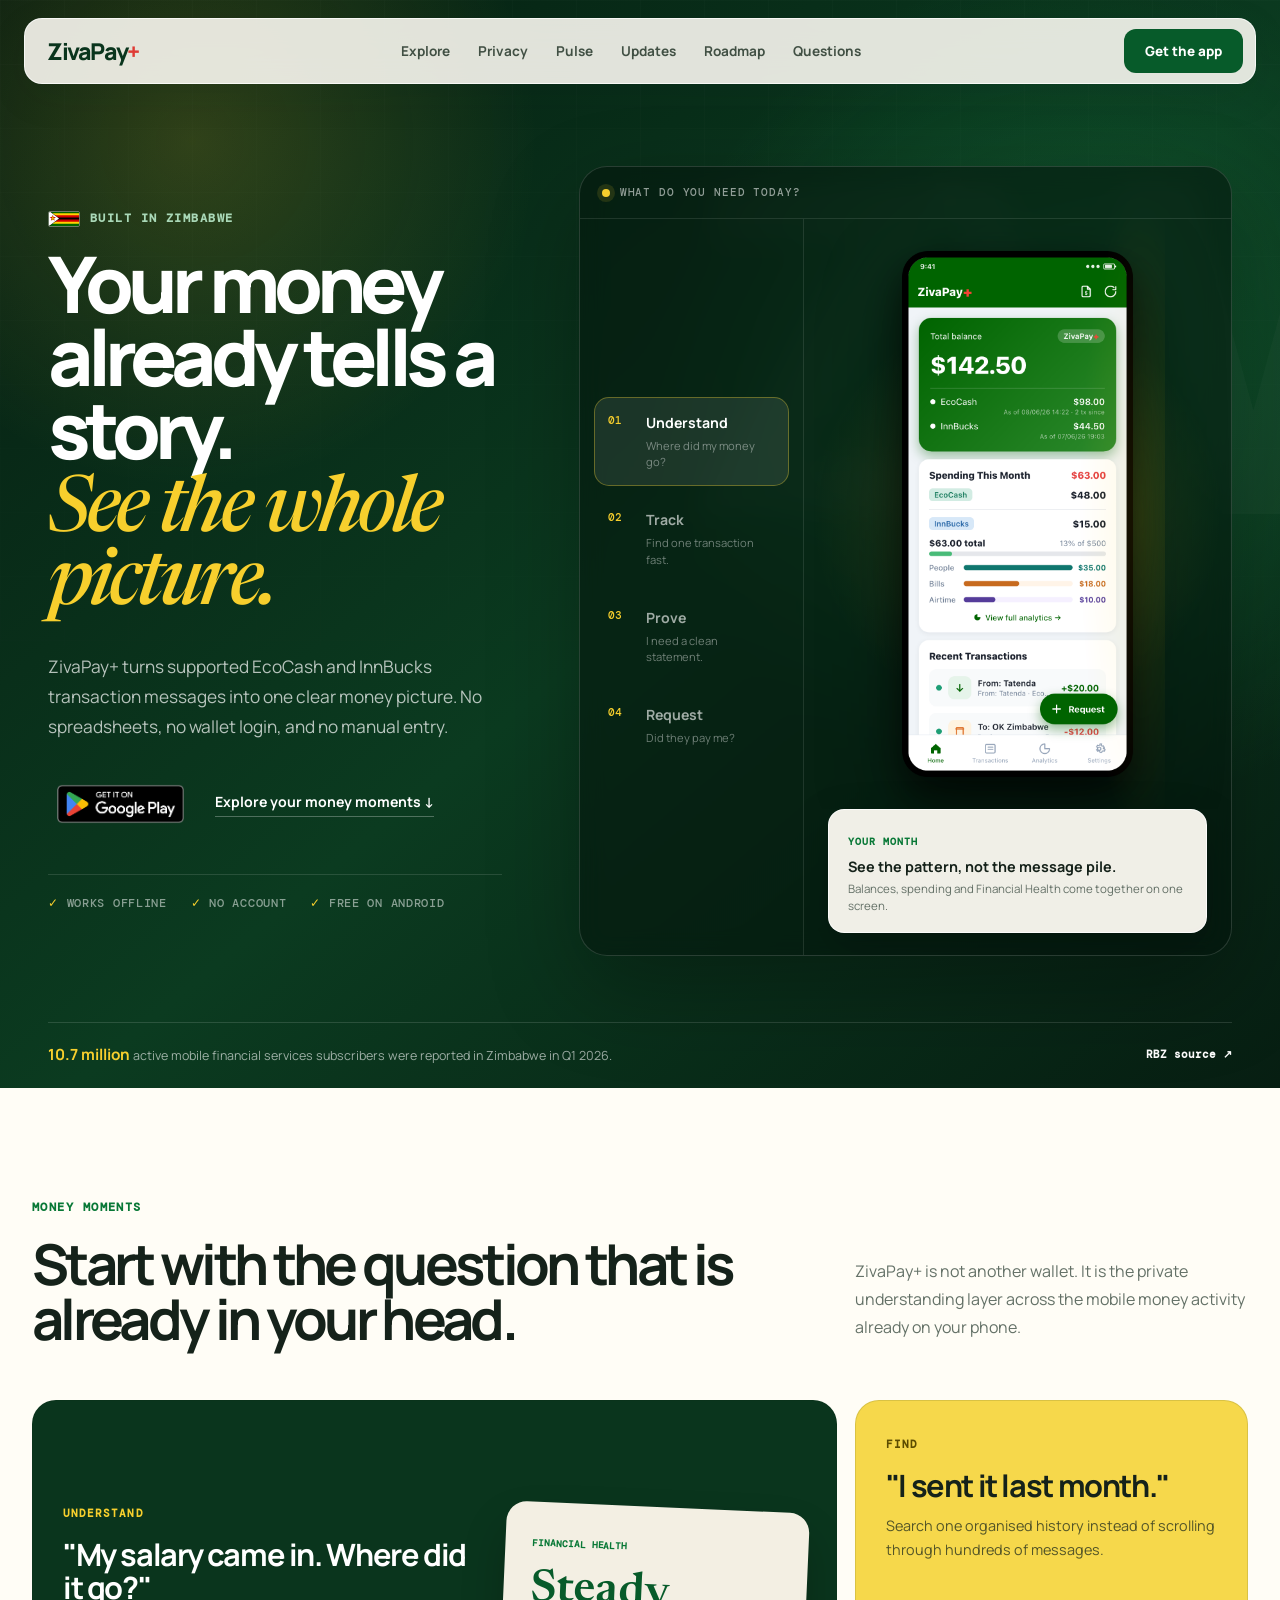
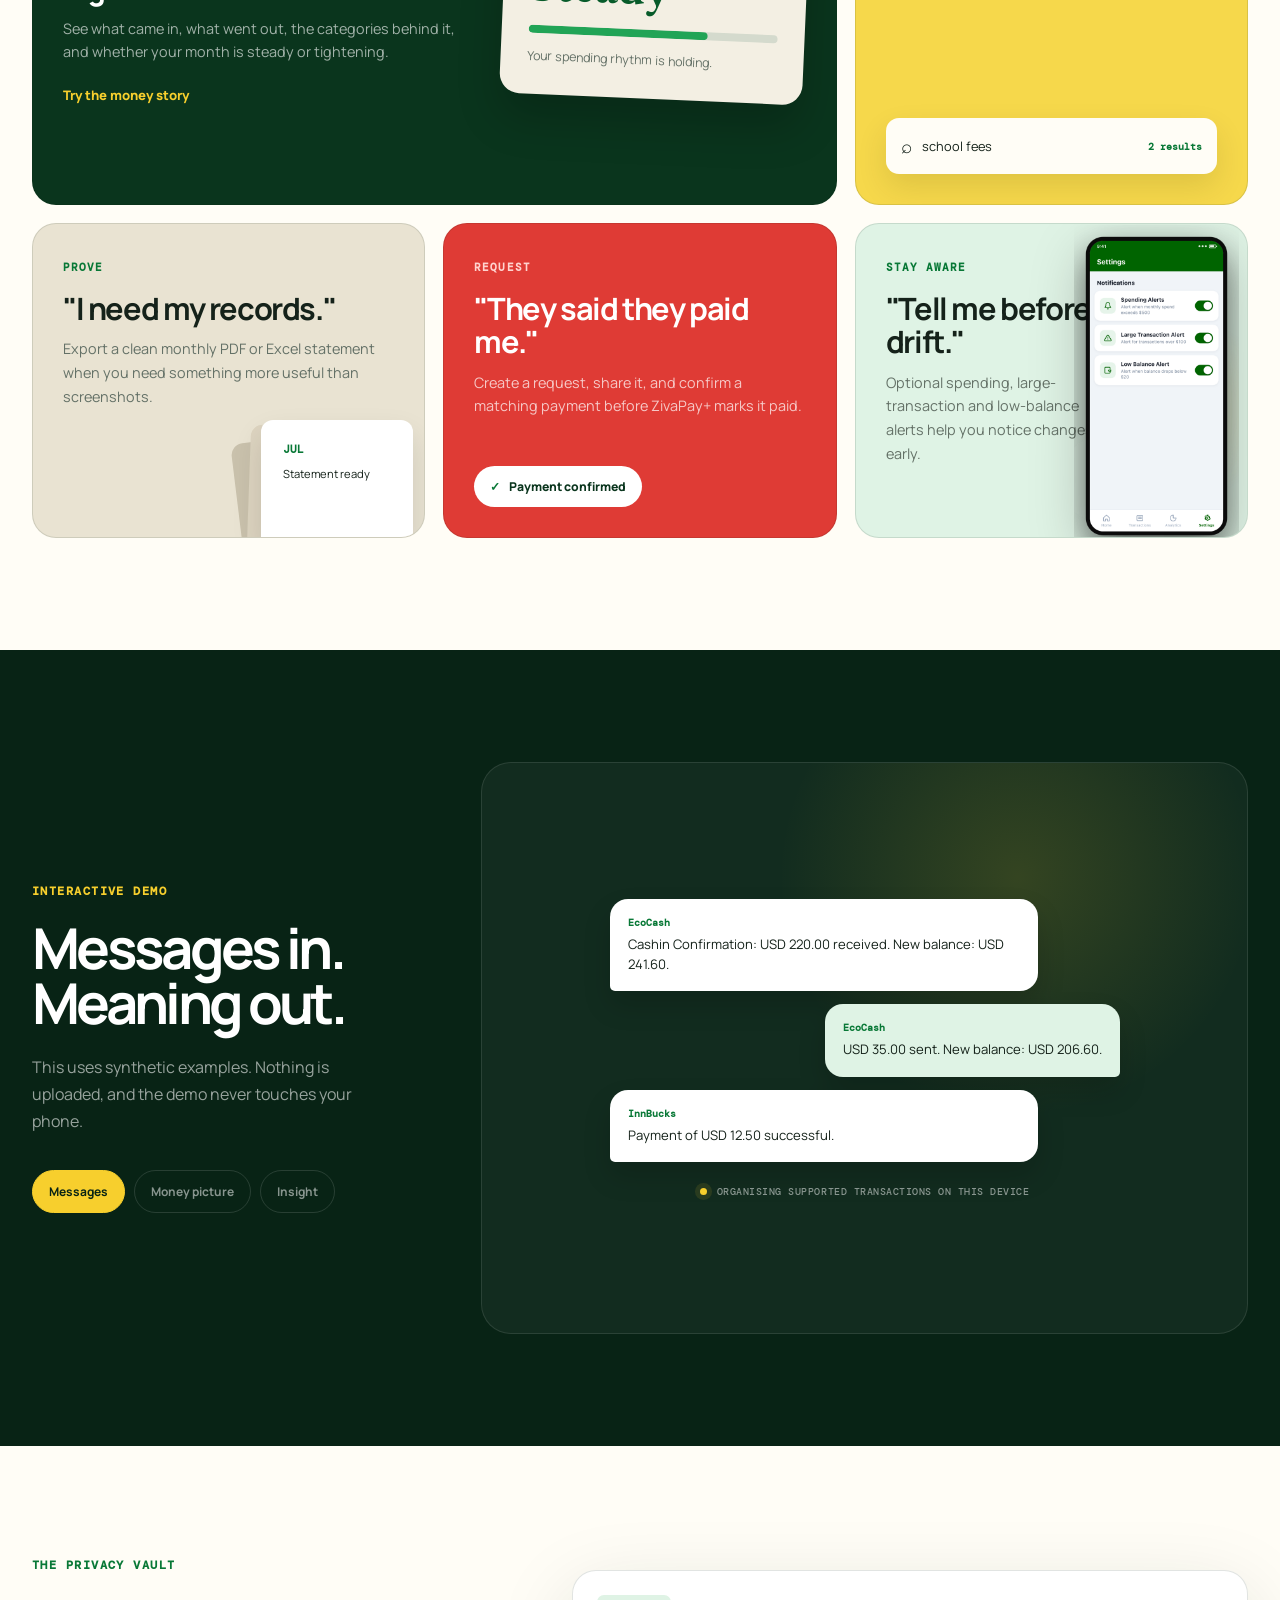
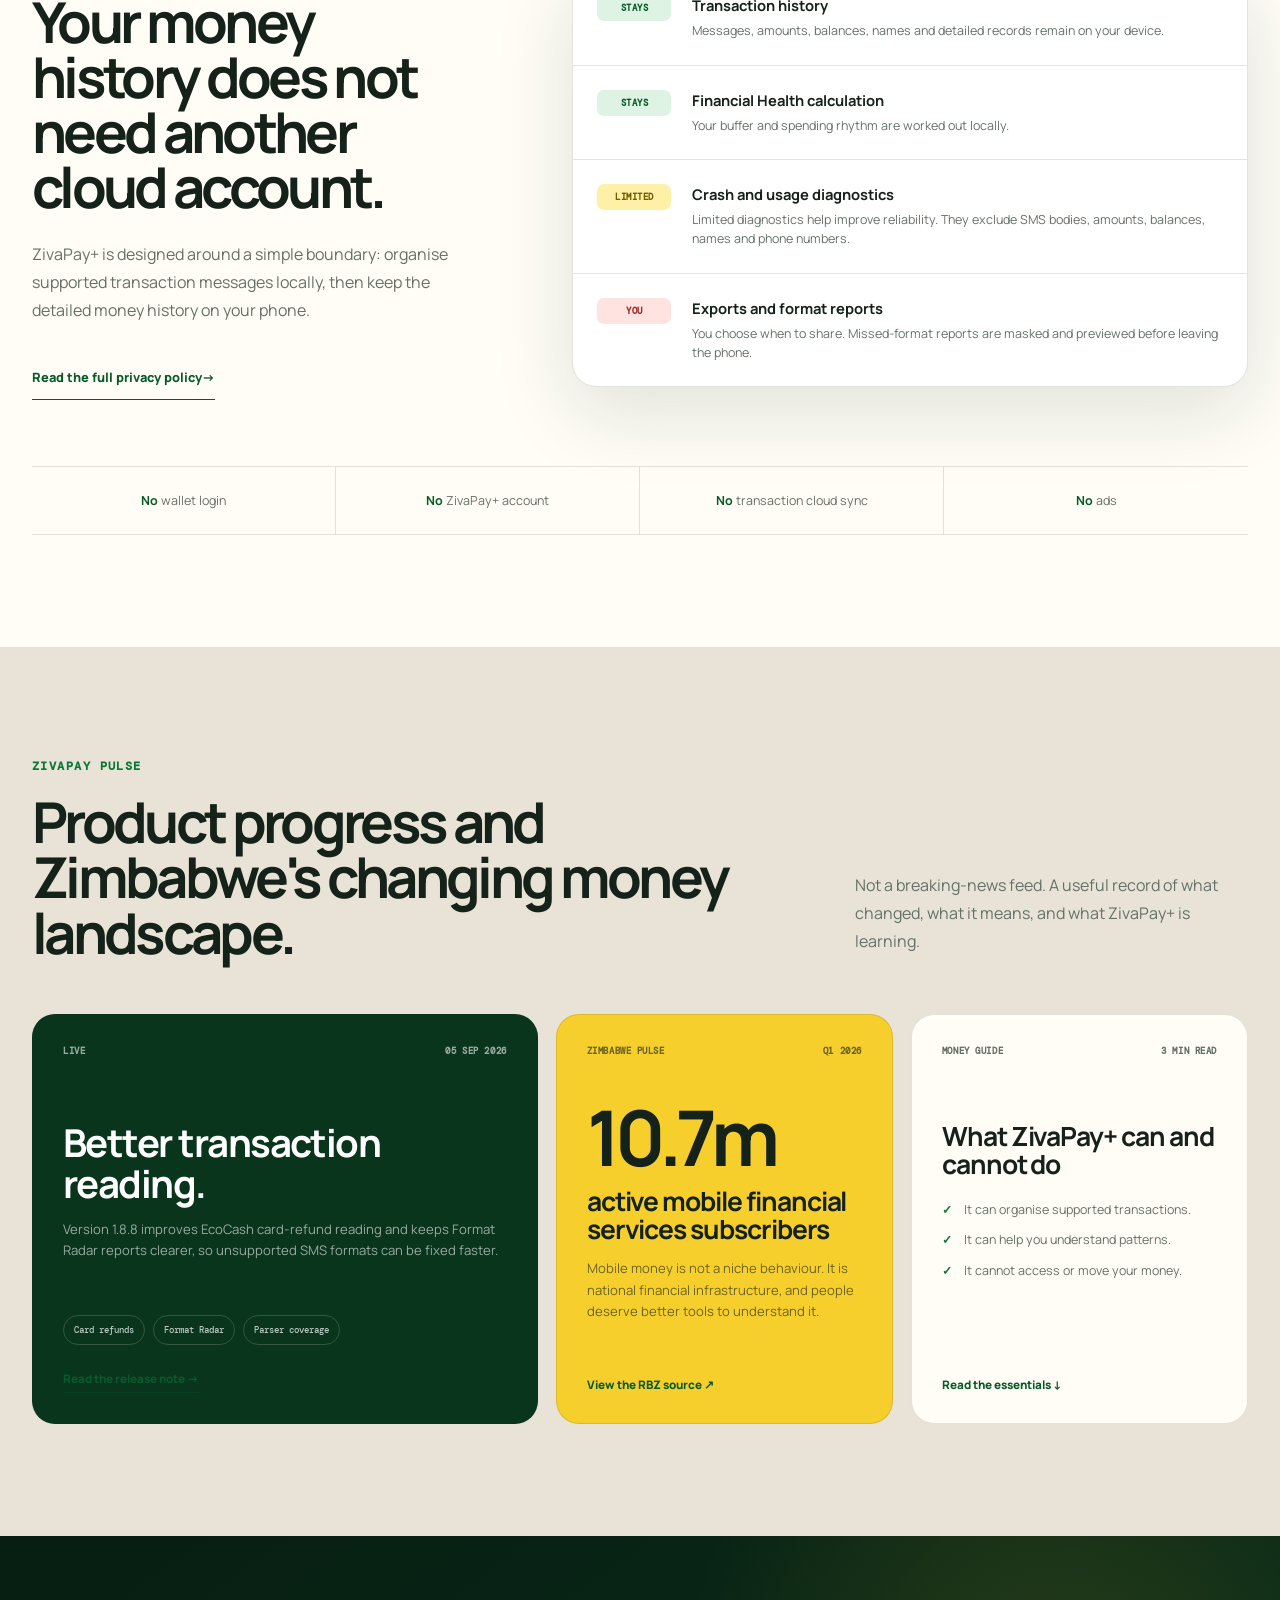
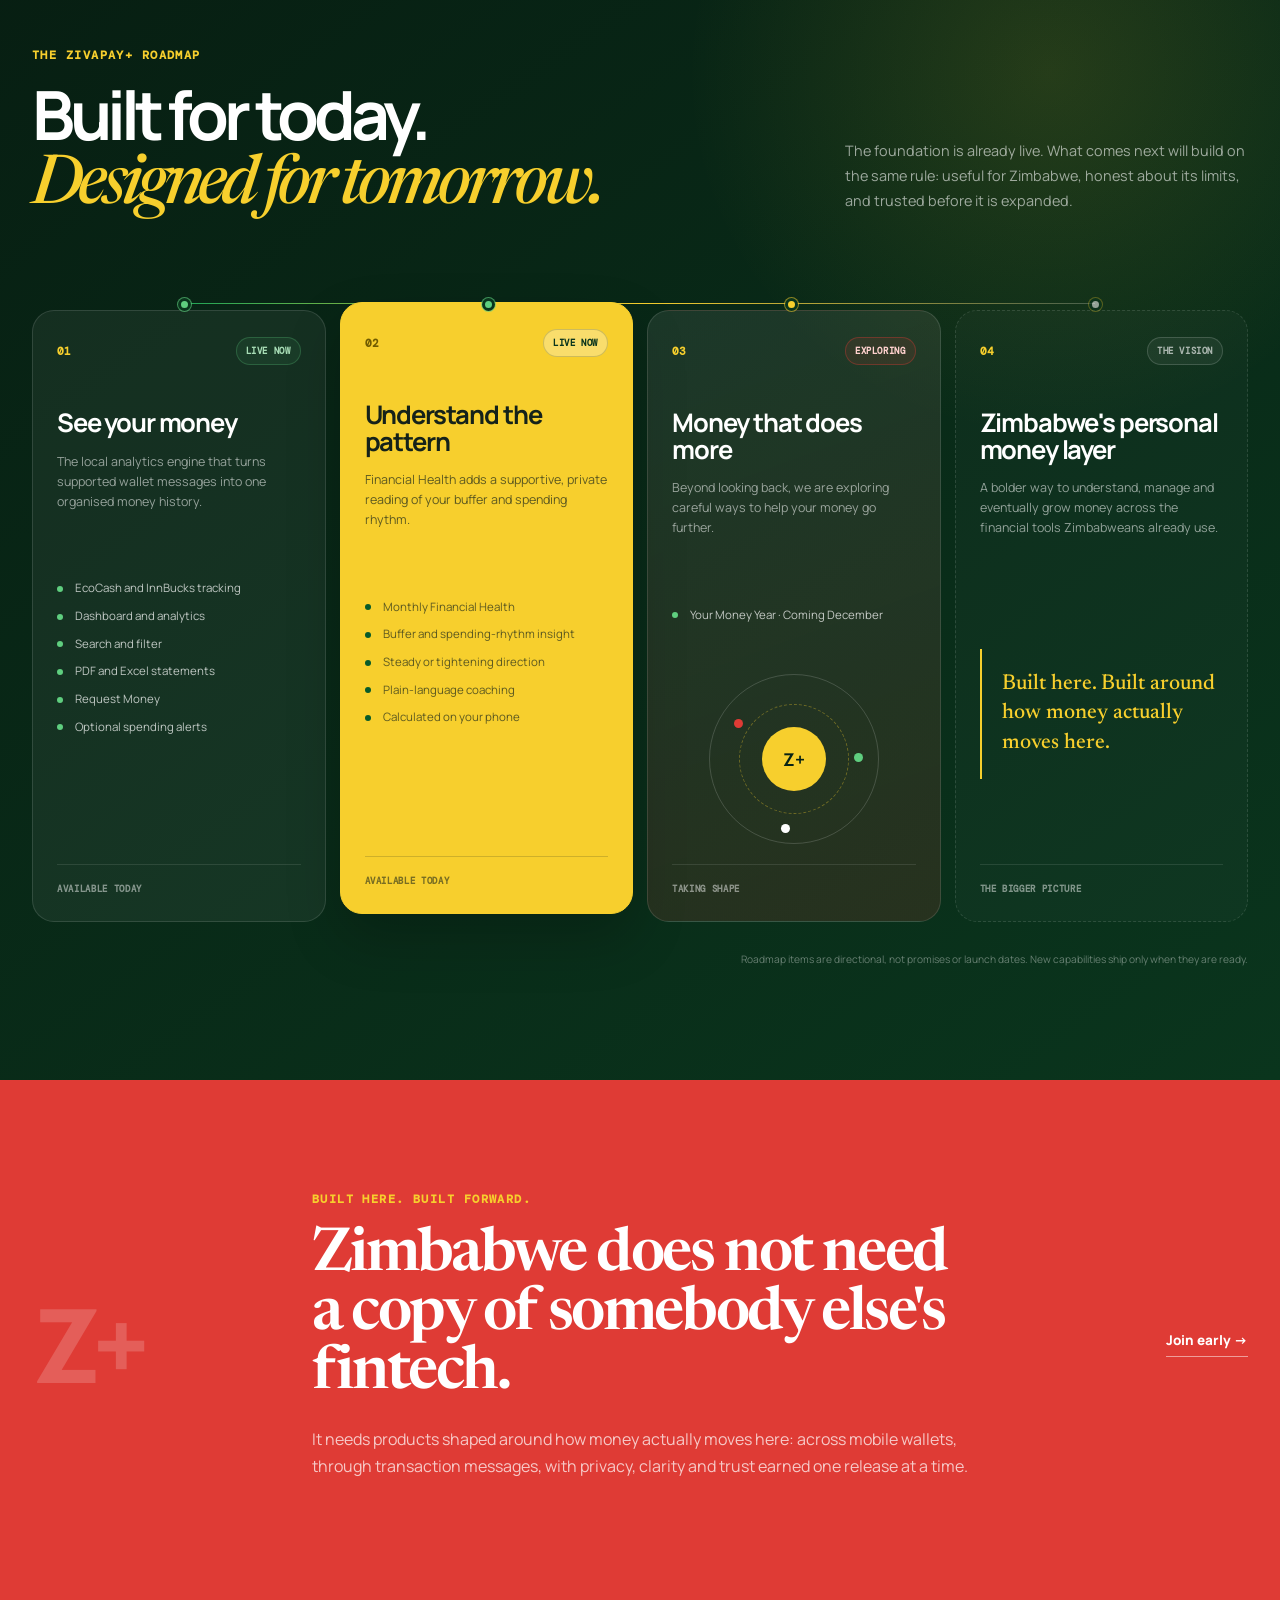
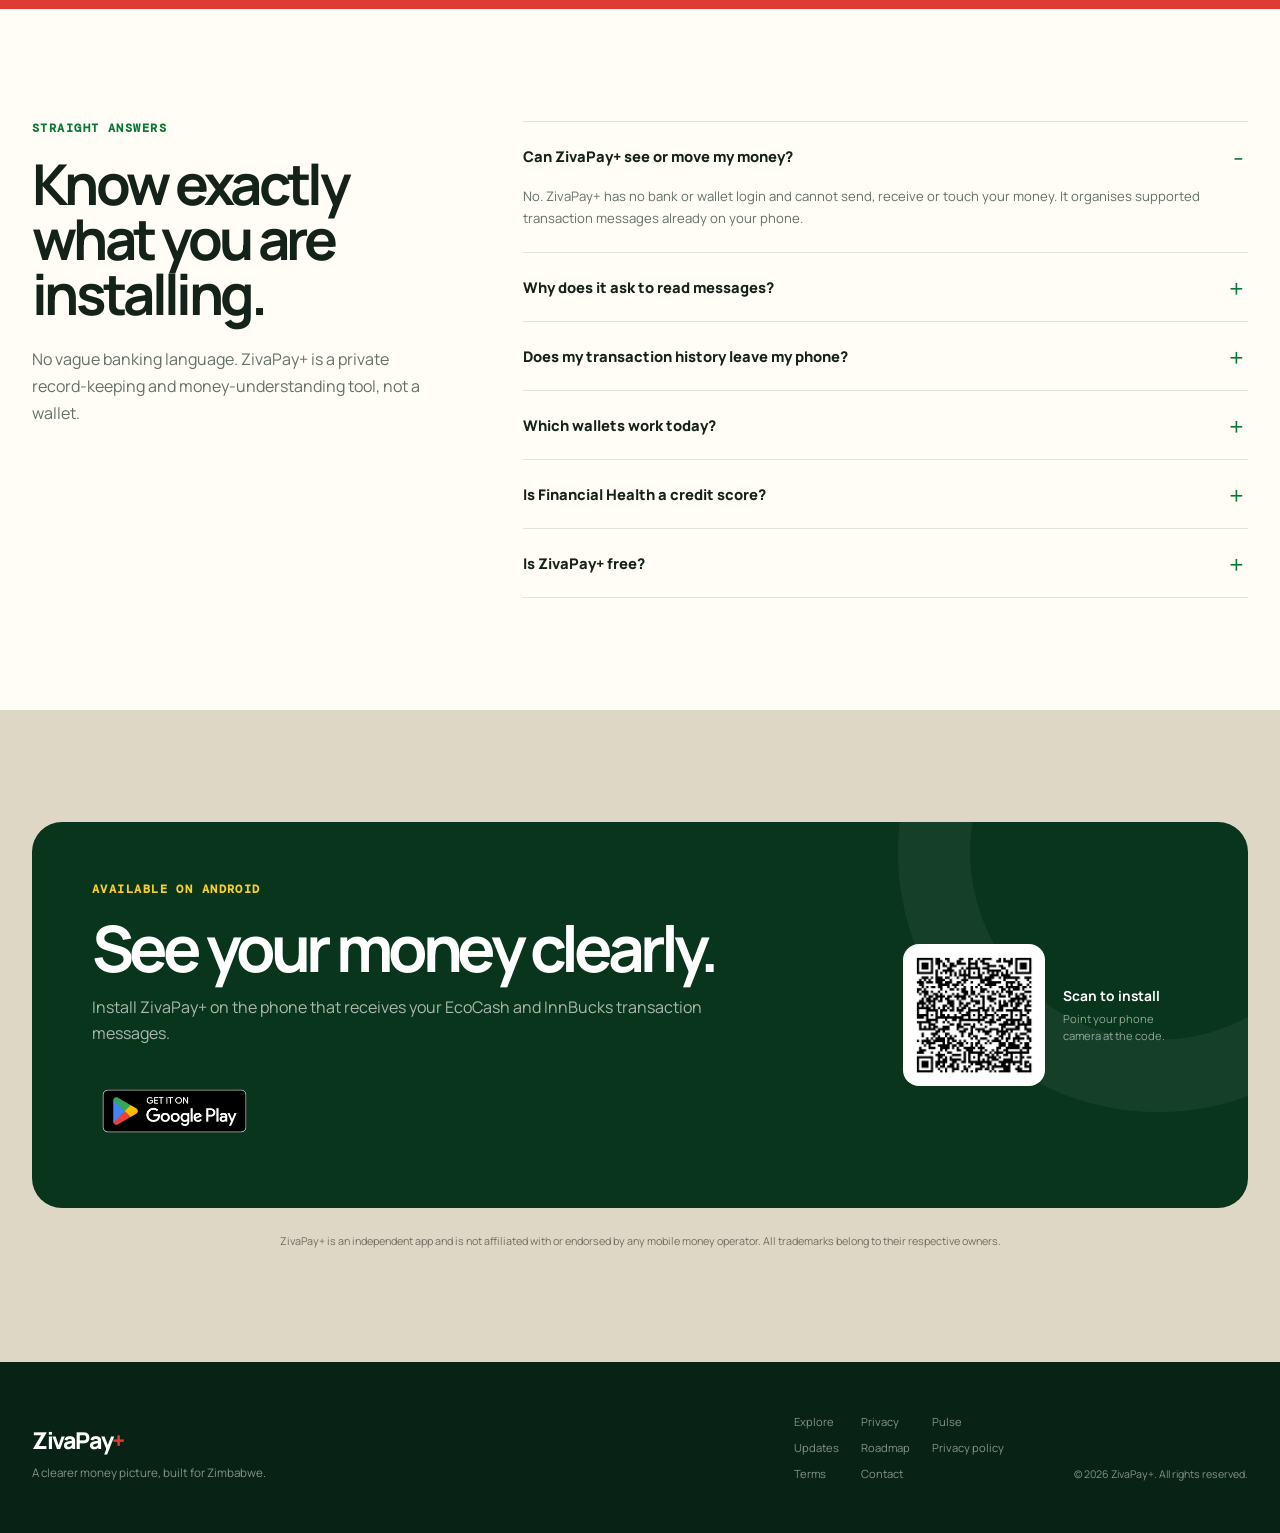
==== commit 7aae95d4: "docs: publish v1.8.8 website update" ====
--- a/index.html
+++ b/index.html
@@ -288,10 +288,10 @@
 
       <div class="pulse-grid">
         <article class="pulse-card pulse-release">
-          <div class="pulse-meta"><span>LIVE</span><time datetime="2026-09-03">03 SEP 2026</time></div>
-          <h3>Measure the work without reading the money.</h3>
-          <p>Version 1.8.7 adds privacy-safe usage signals for screens, expired requests and sharing, while keeping payment requests linkless and money details on the phone.</p>
-          <div class="release-pills"><span>Screen reach</span><span>Request learning</span><span>Linkless asks</span></div>
+          <div class="pulse-meta"><span>LIVE</span><time datetime="2026-09-05">05 SEP 2026</time></div>
+          <h3>Better transaction reading.</h3>
+          <p>Version 1.8.8 improves EcoCash card-refund reading and keeps Format Radar reports clearer, so unsupported SMS formats can be fixed faster.</p>
+          <div class="release-pills"><span>Card refunds</span><span>Format Radar</span><span>Parser coverage</span></div>
           <a class="pulse-read-more" href="updates.html#next-release">Read the release note <span aria-hidden="true">&rarr;</span></a>
         </article>
 
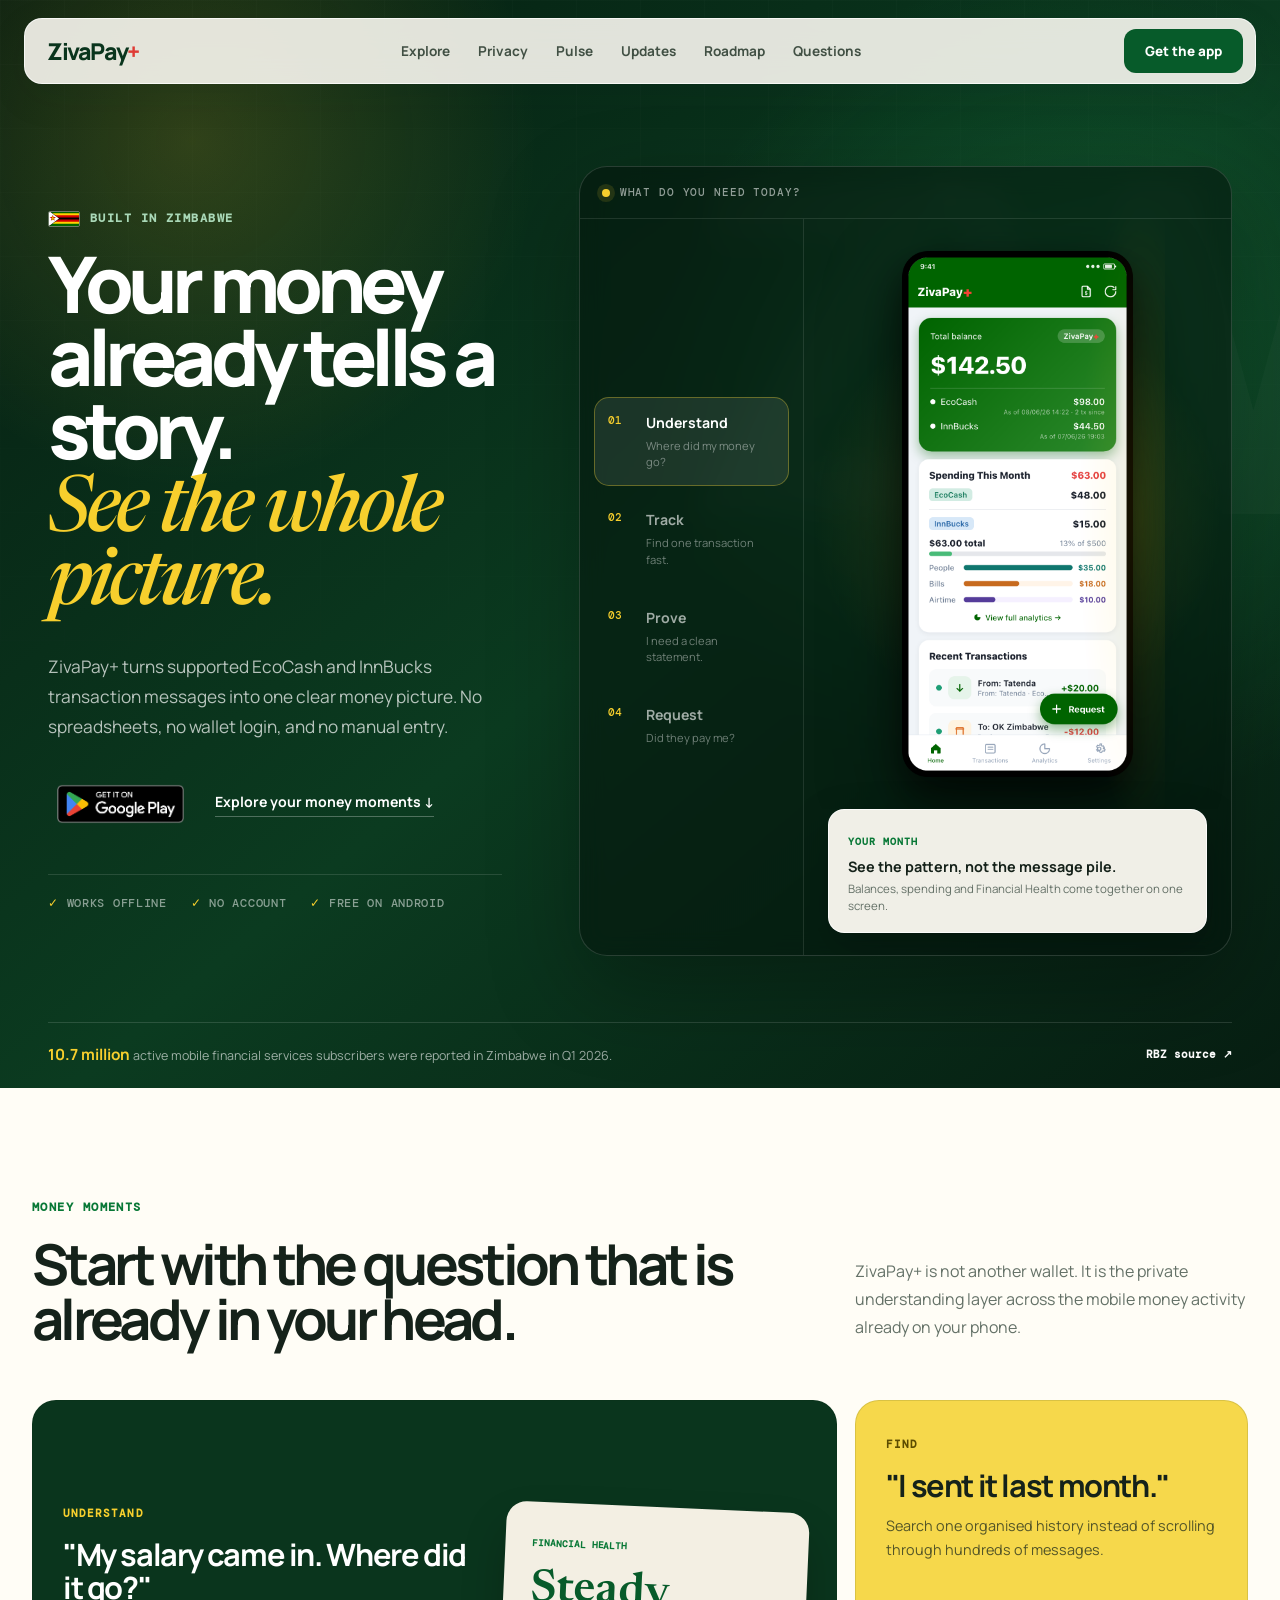
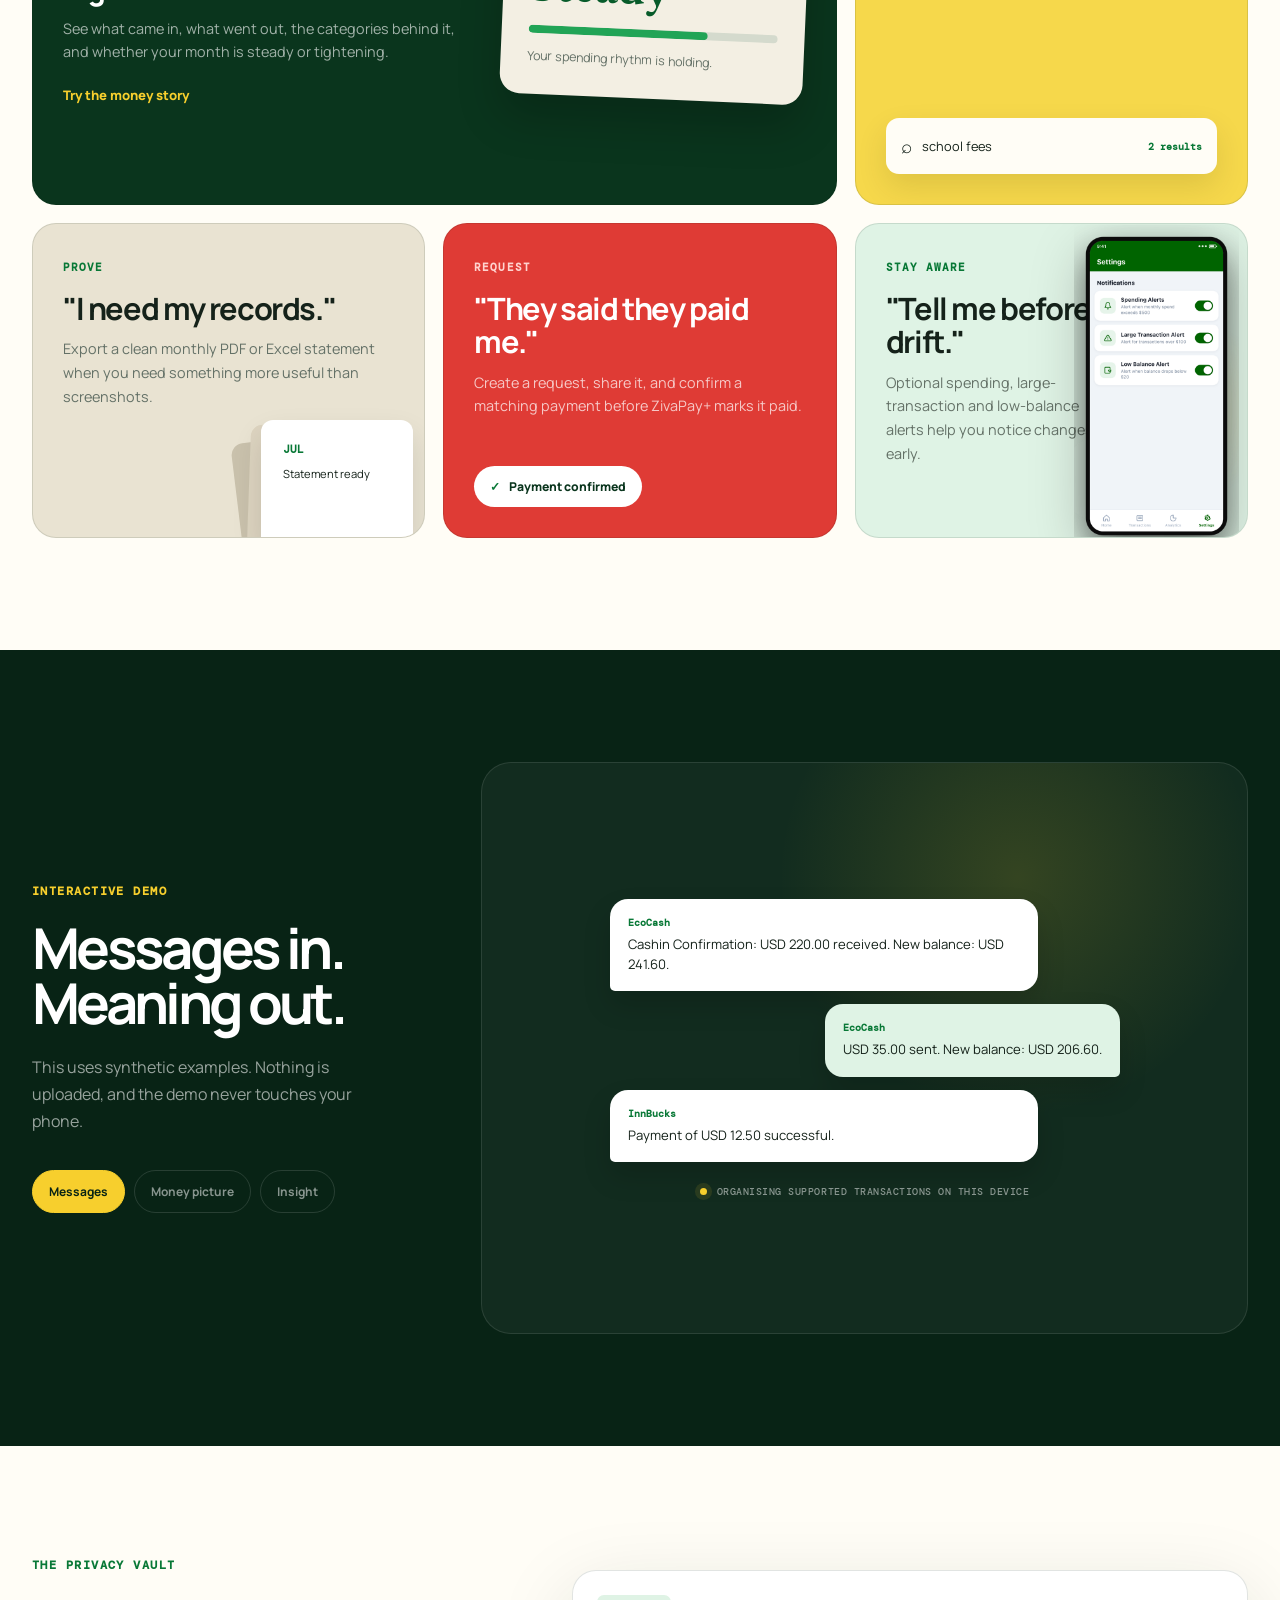
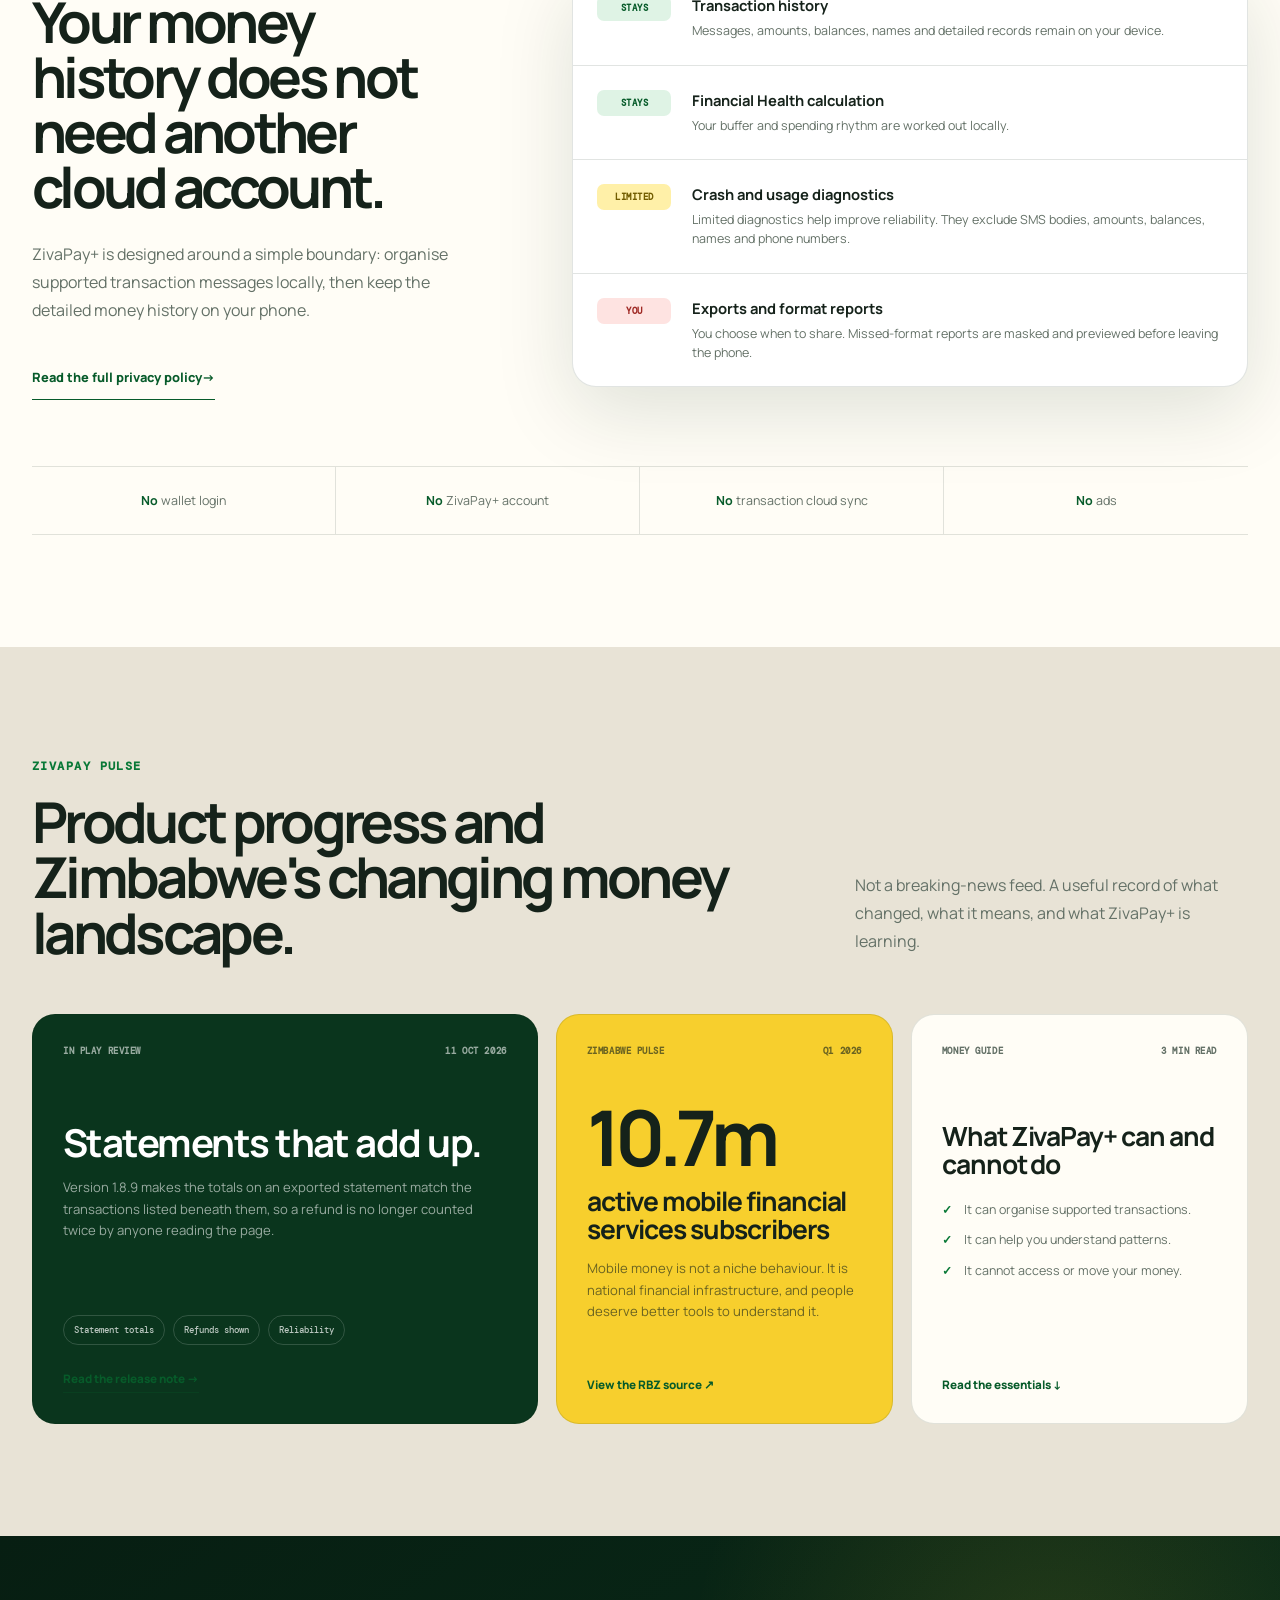
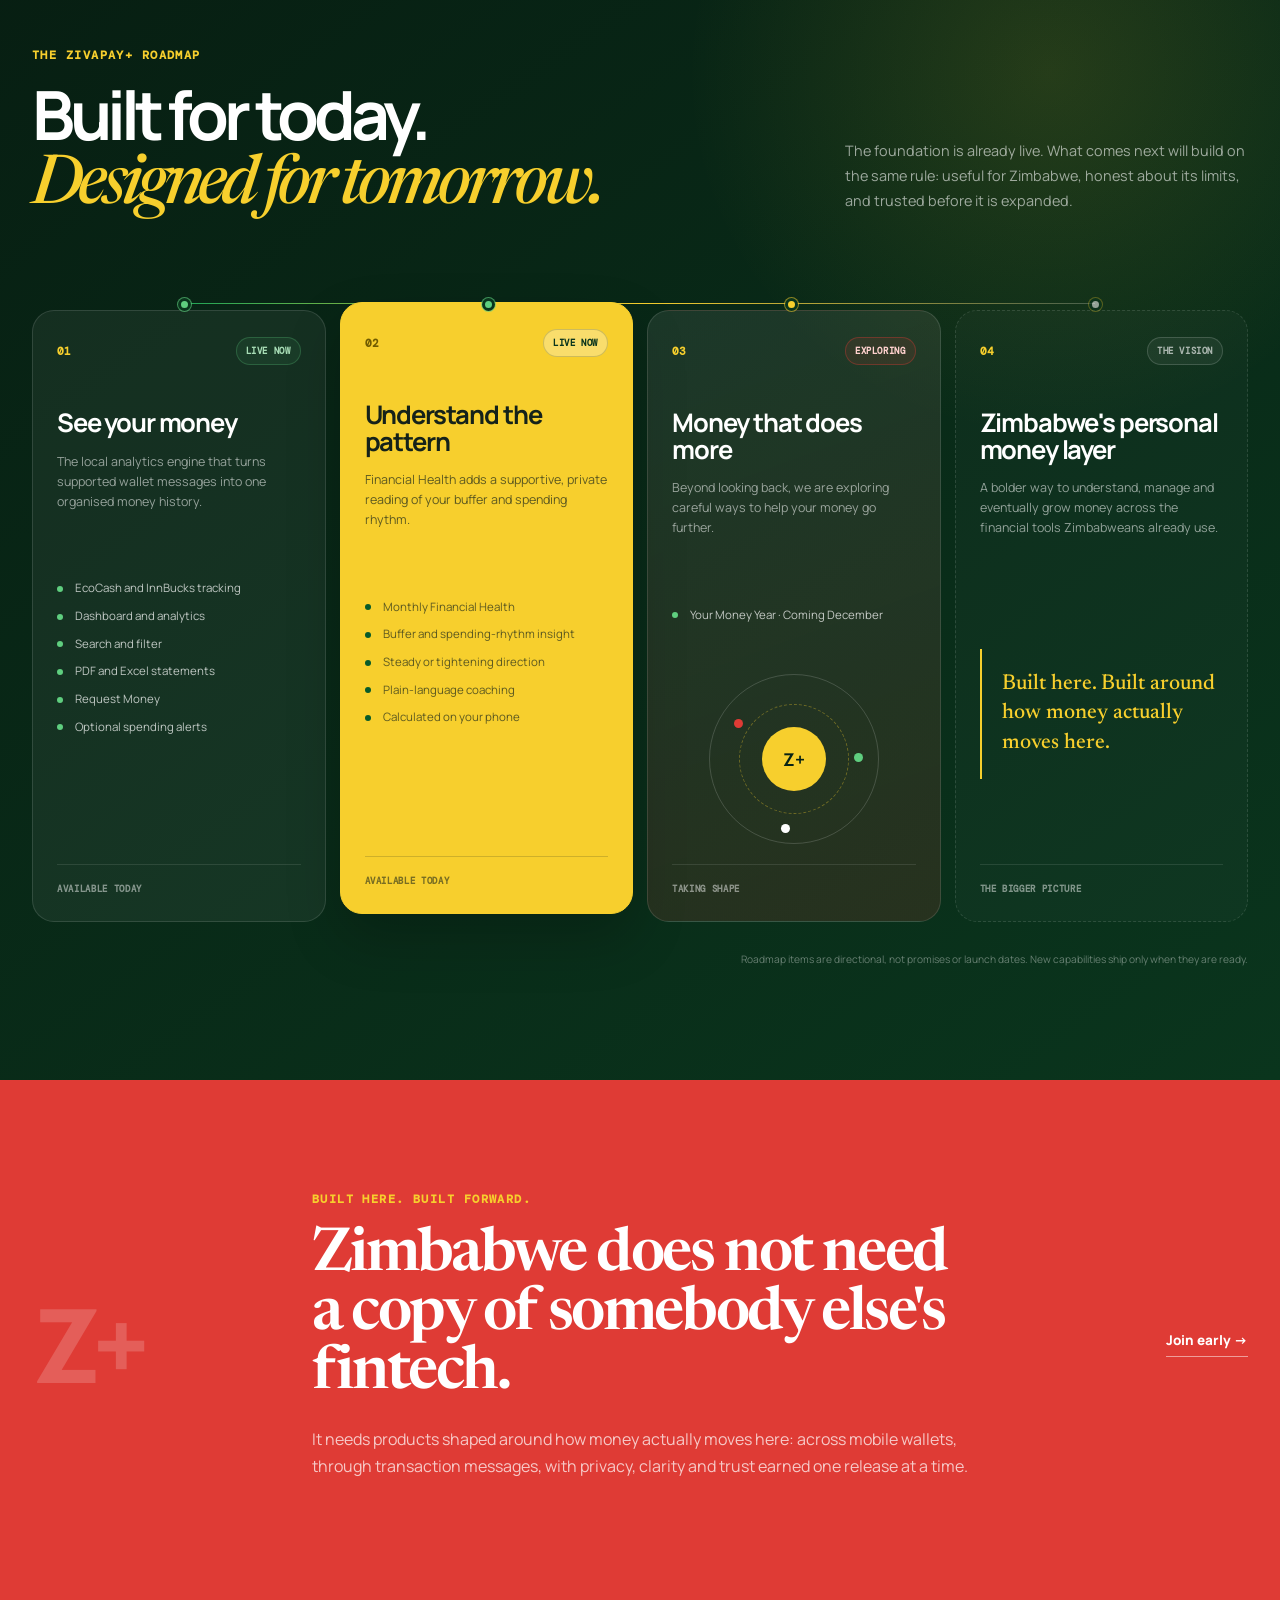
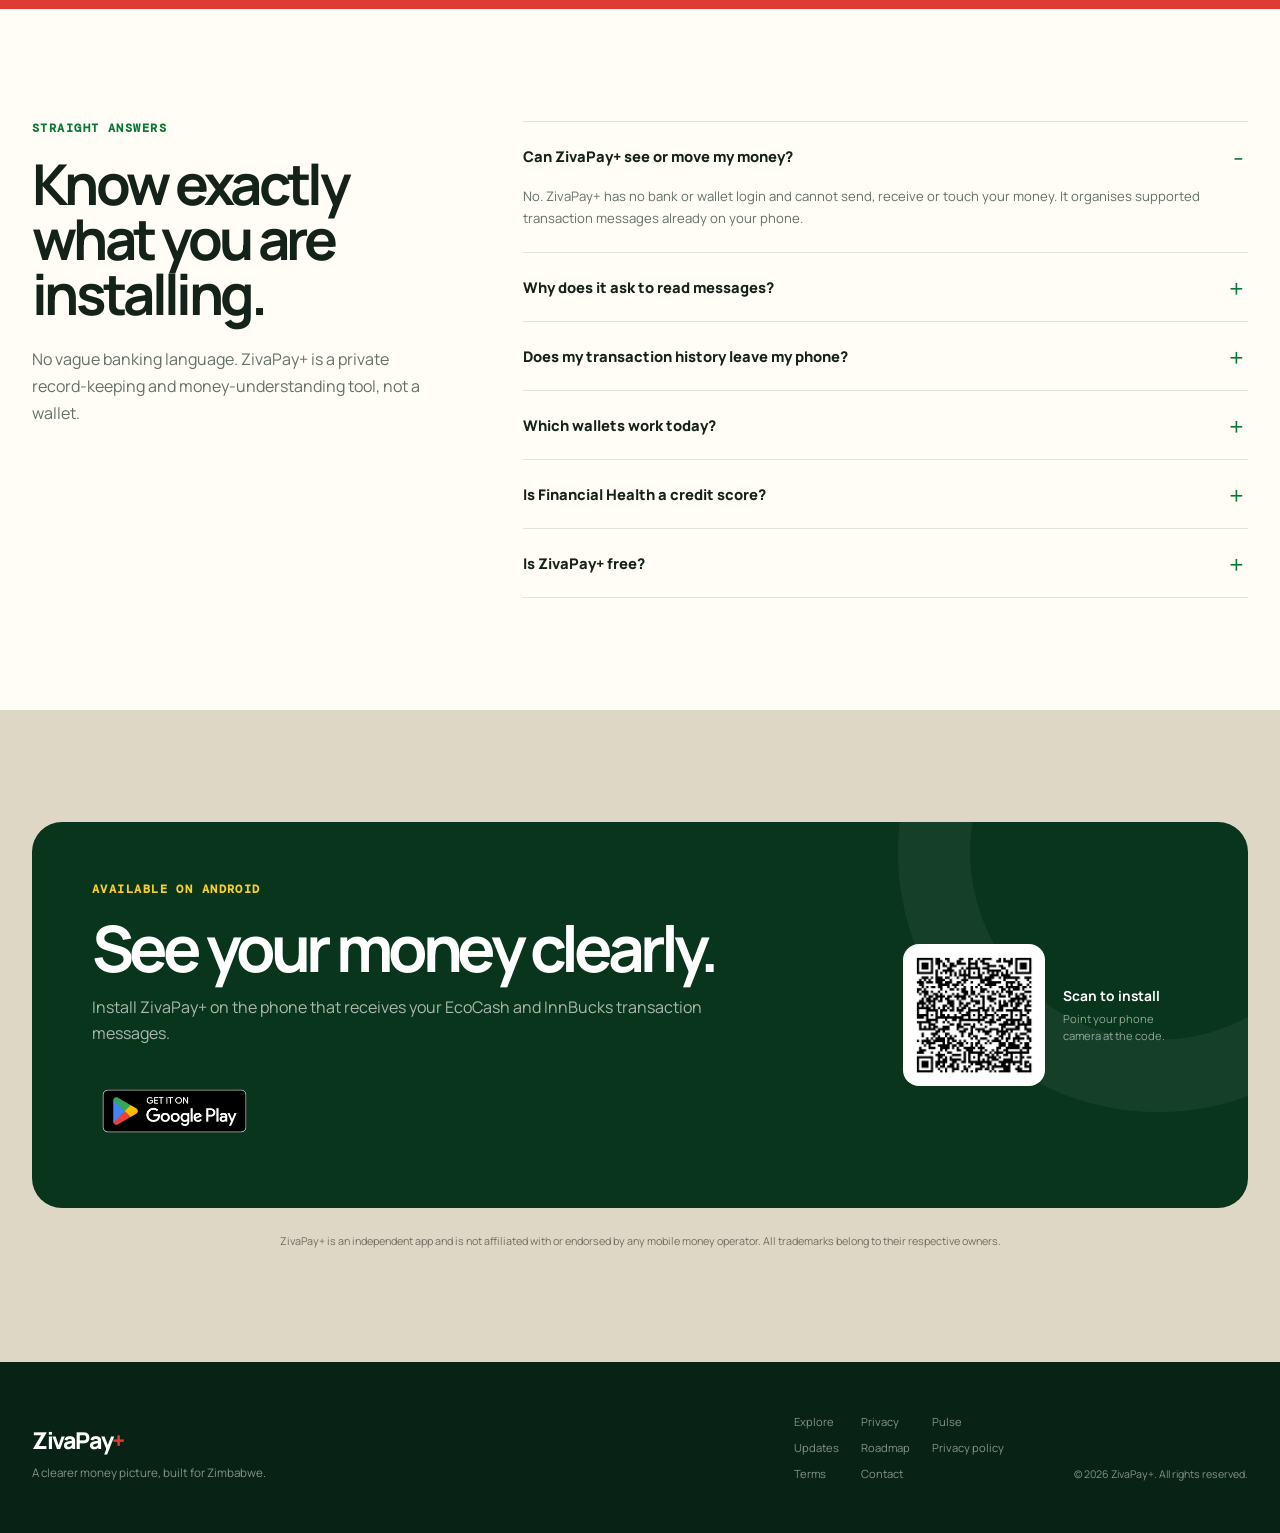
==== commit 1e14df03: "docs: publish v1.8.9 website update Release card and updates entry for v1.8.9+48, submitted to Googl" ====
--- a/index.html
+++ b/index.html
@@ -288,10 +288,10 @@
 
       <div class="pulse-grid">
         <article class="pulse-card pulse-release">
-          <div class="pulse-meta"><span>LIVE</span><time datetime="2026-09-05">05 SEP 2026</time></div>
-          <h3>Better transaction reading.</h3>
-          <p>Version 1.8.8 improves EcoCash card-refund reading and keeps Format Radar reports clearer, so unsupported SMS formats can be fixed faster.</p>
-          <div class="release-pills"><span>Card refunds</span><span>Format Radar</span><span>Parser coverage</span></div>
+          <div class="pulse-meta"><span>IN PLAY REVIEW</span><time datetime="2026-10-11">11 OCT 2026</time></div>
+          <h3>Statements that add up.</h3>
+          <p>Version 1.8.9 makes the totals on an exported statement match the transactions listed beneath them, so a refund is no longer counted twice by anyone reading the page.</p>
+          <div class="release-pills"><span>Statement totals</span><span>Refunds shown</span><span>Reliability</span></div>
           <a class="pulse-read-more" href="updates.html#next-release">Read the release note <span aria-hidden="true">&rarr;</span></a>
         </article>
 
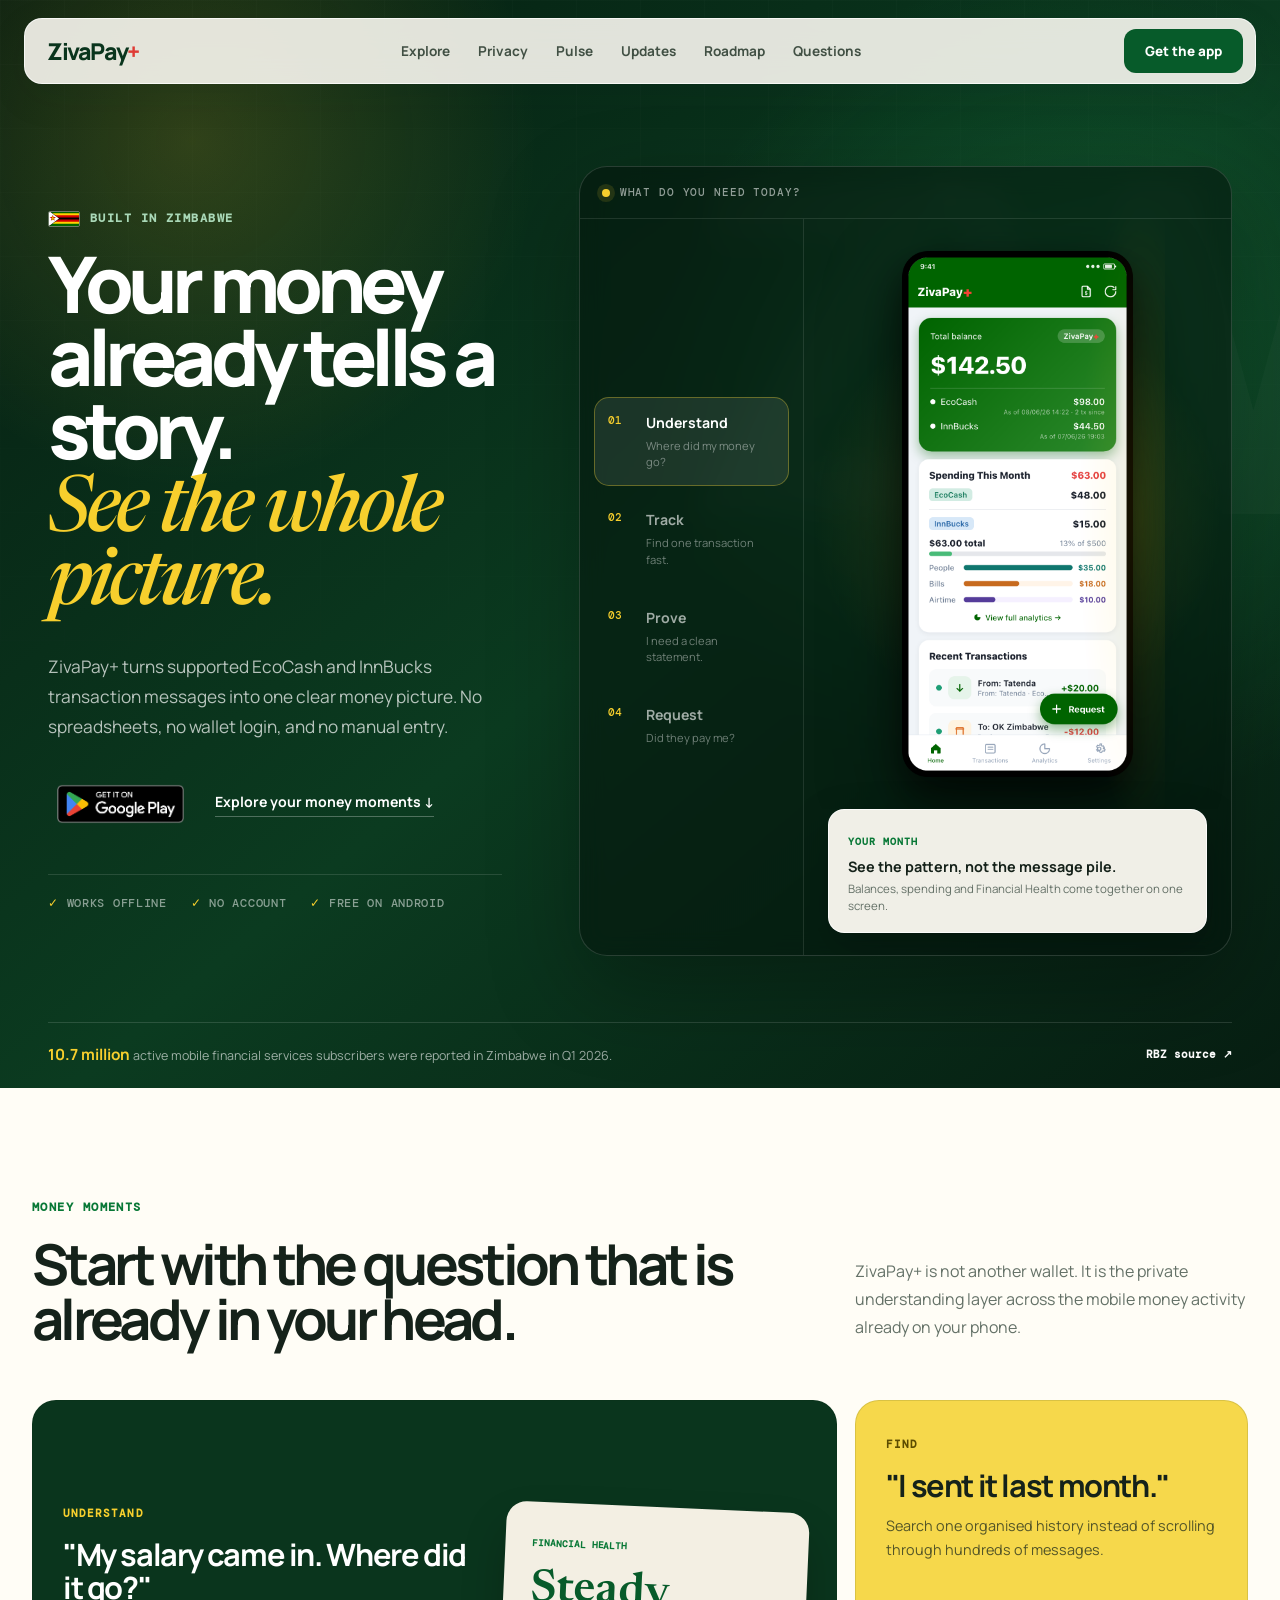
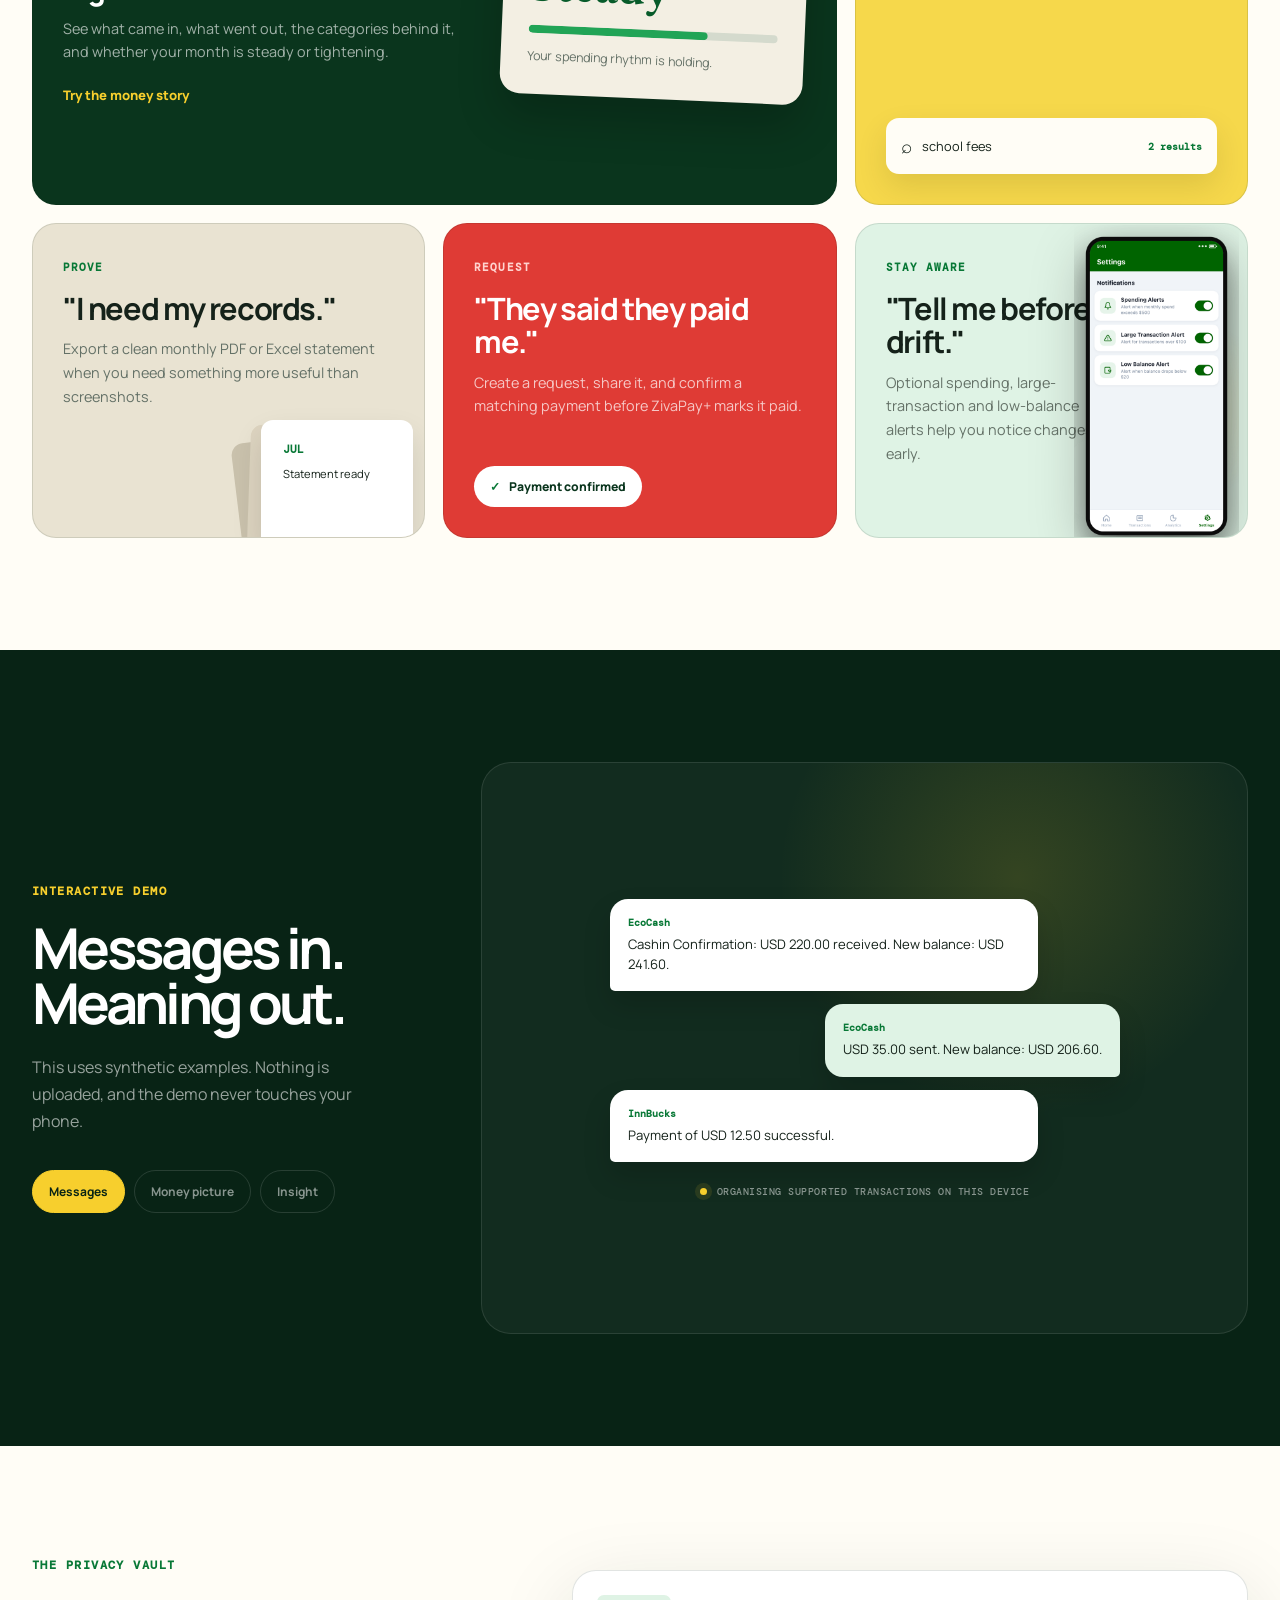
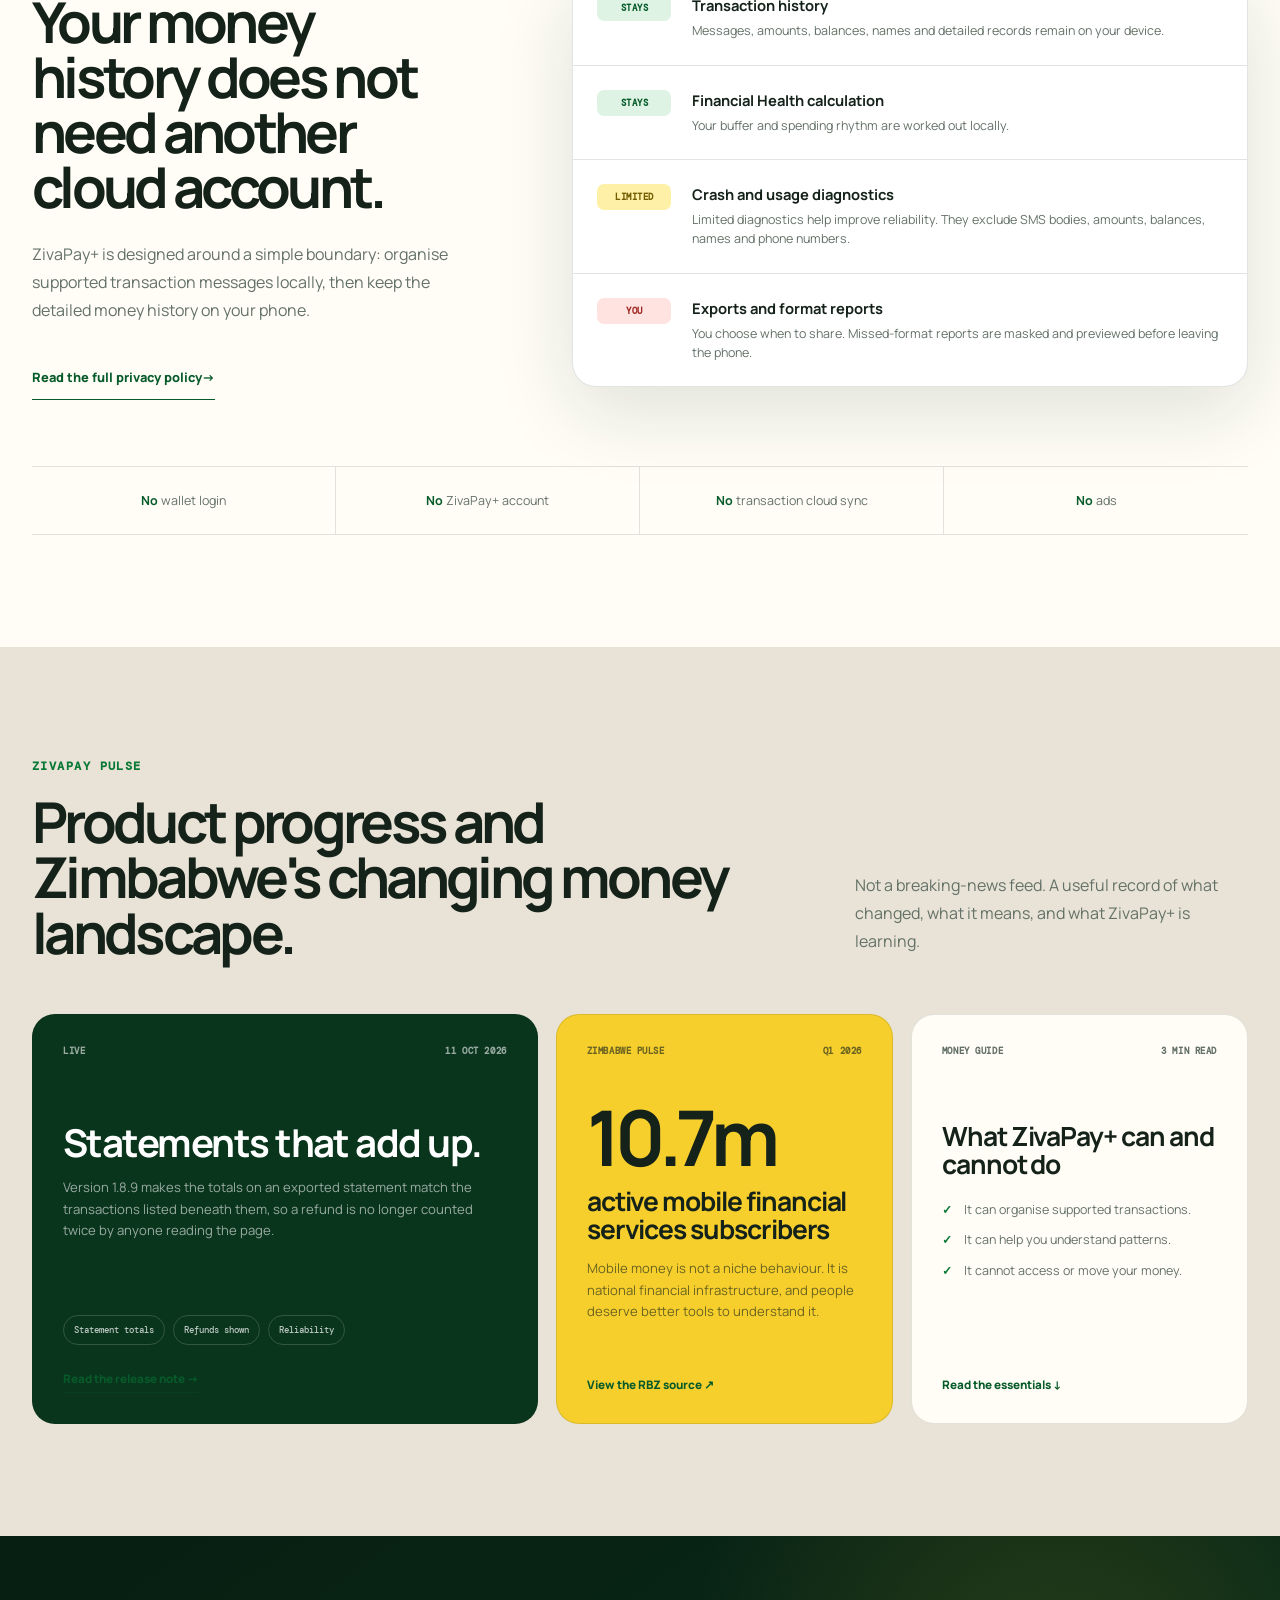
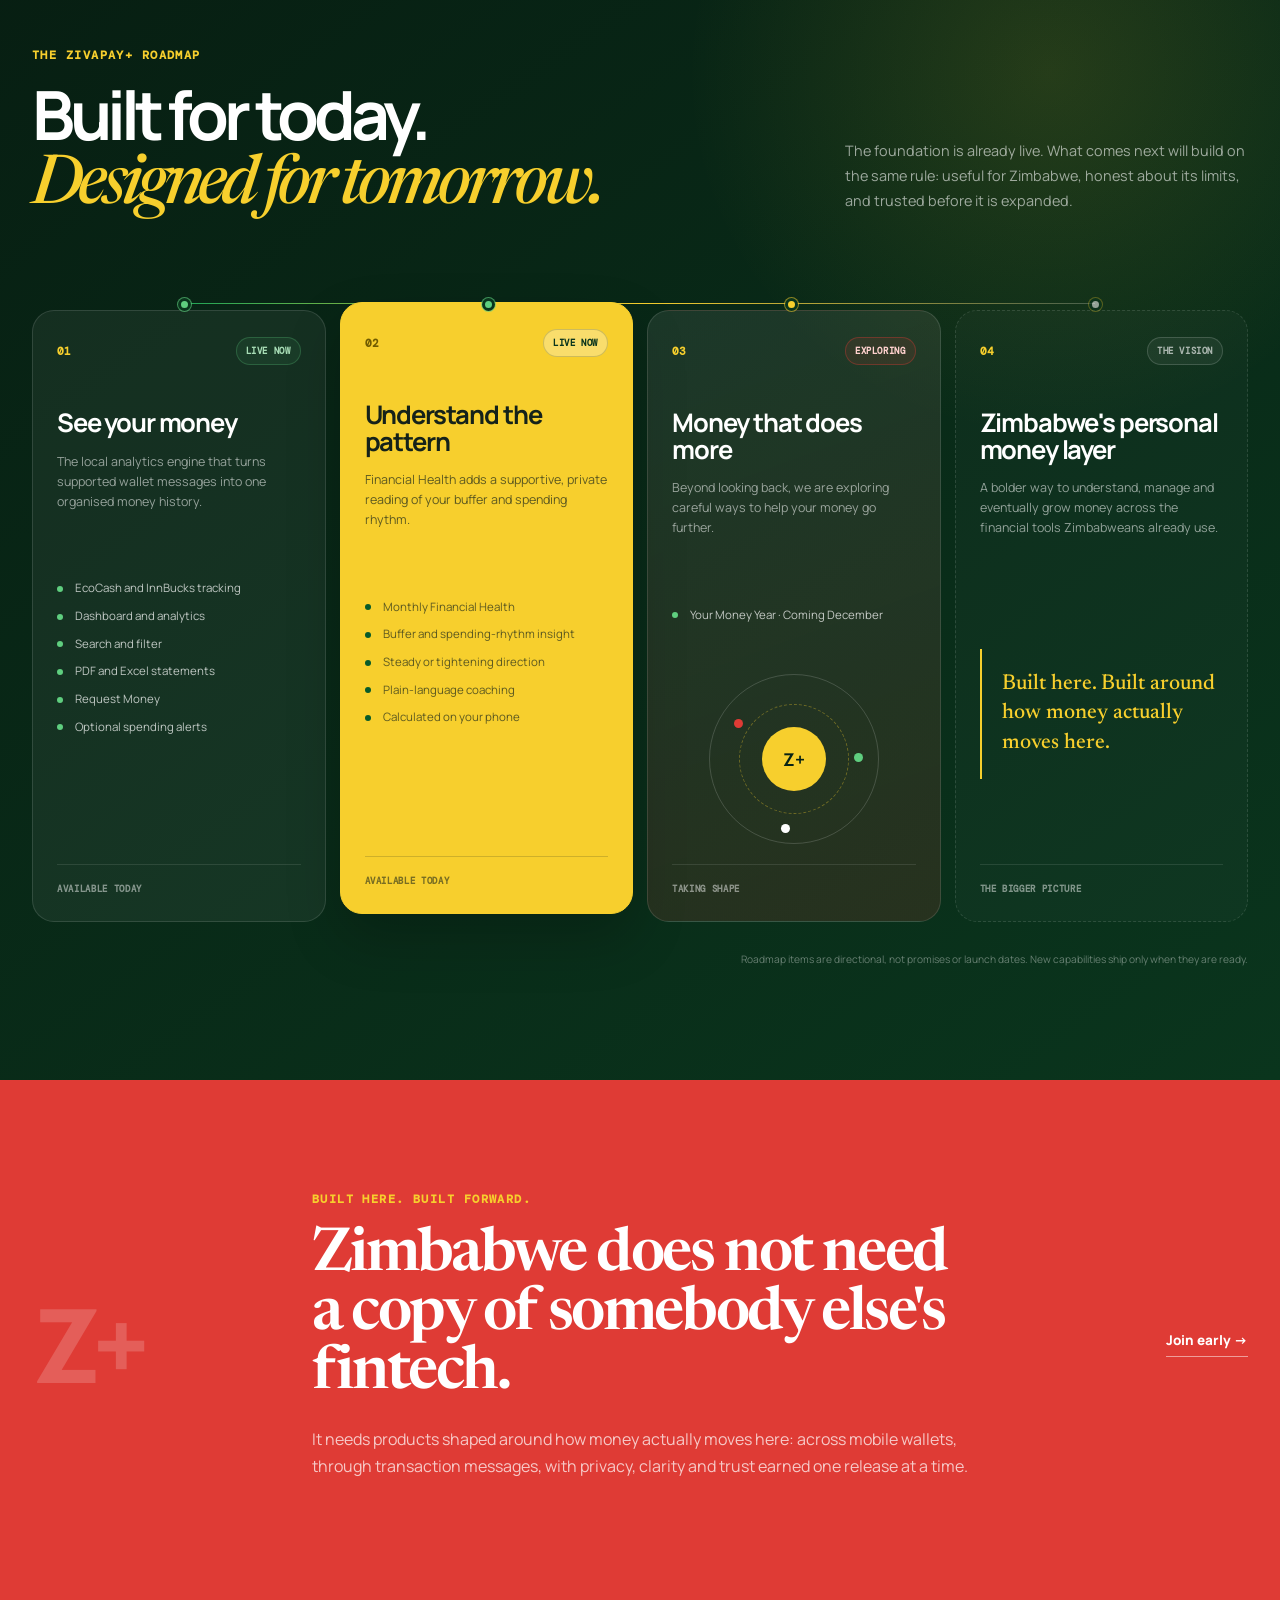
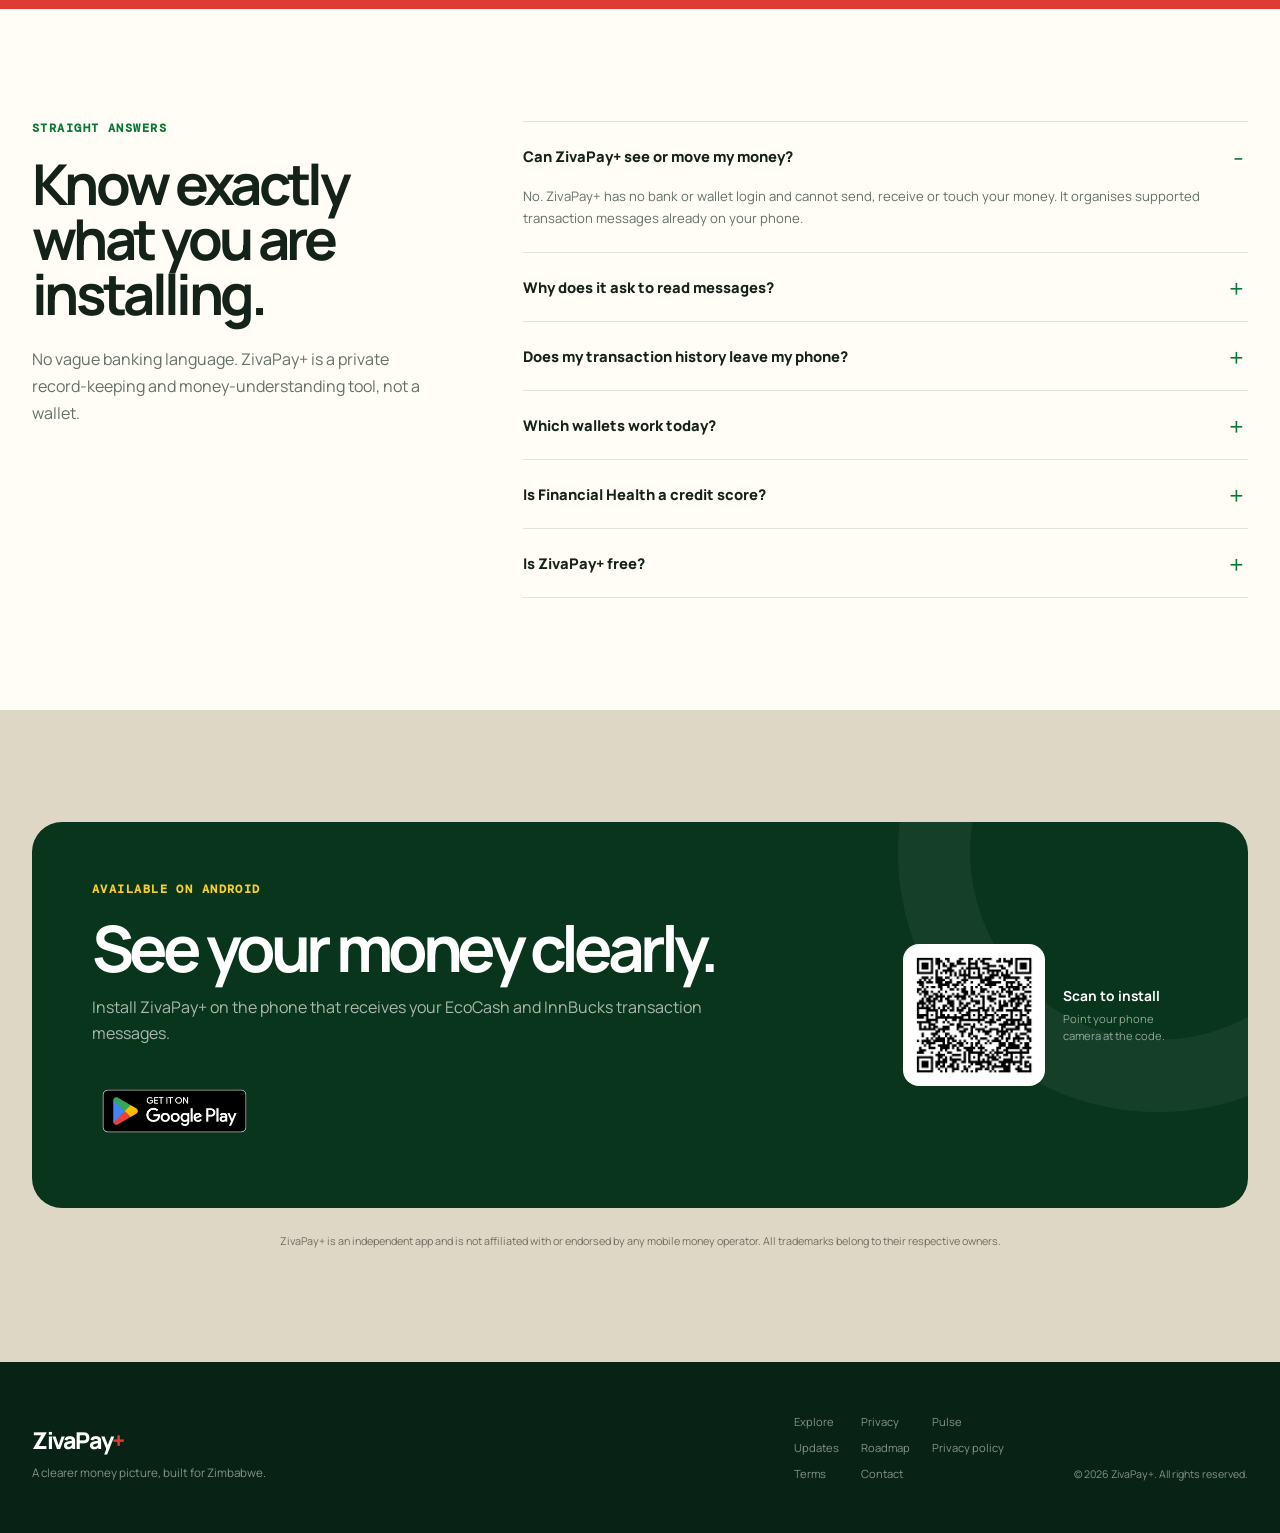
==== commit 1ebdf9ad: "docs: correct v1.8.9 to LIVE — it has been live since 11 October The site has said "v1.8.9 in Play r" ====
--- a/index.html
+++ b/index.html
@@ -288,7 +288,7 @@
 
       <div class="pulse-grid">
         <article class="pulse-card pulse-release">
-          <div class="pulse-meta"><span>IN PLAY REVIEW</span><time datetime="2026-10-11">11 OCT 2026</time></div>
+          <div class="pulse-meta"><span>LIVE</span><time datetime="2026-10-11">11 OCT 2026</time></div>
           <h3>Statements that add up.</h3>
           <p>Version 1.8.9 makes the totals on an exported statement match the transactions listed beneath them, so a refund is no longer counted twice by anyone reading the page.</p>
           <div class="release-pills"><span>Statement totals</span><span>Refunds shown</span><span>Reliability</span></div>
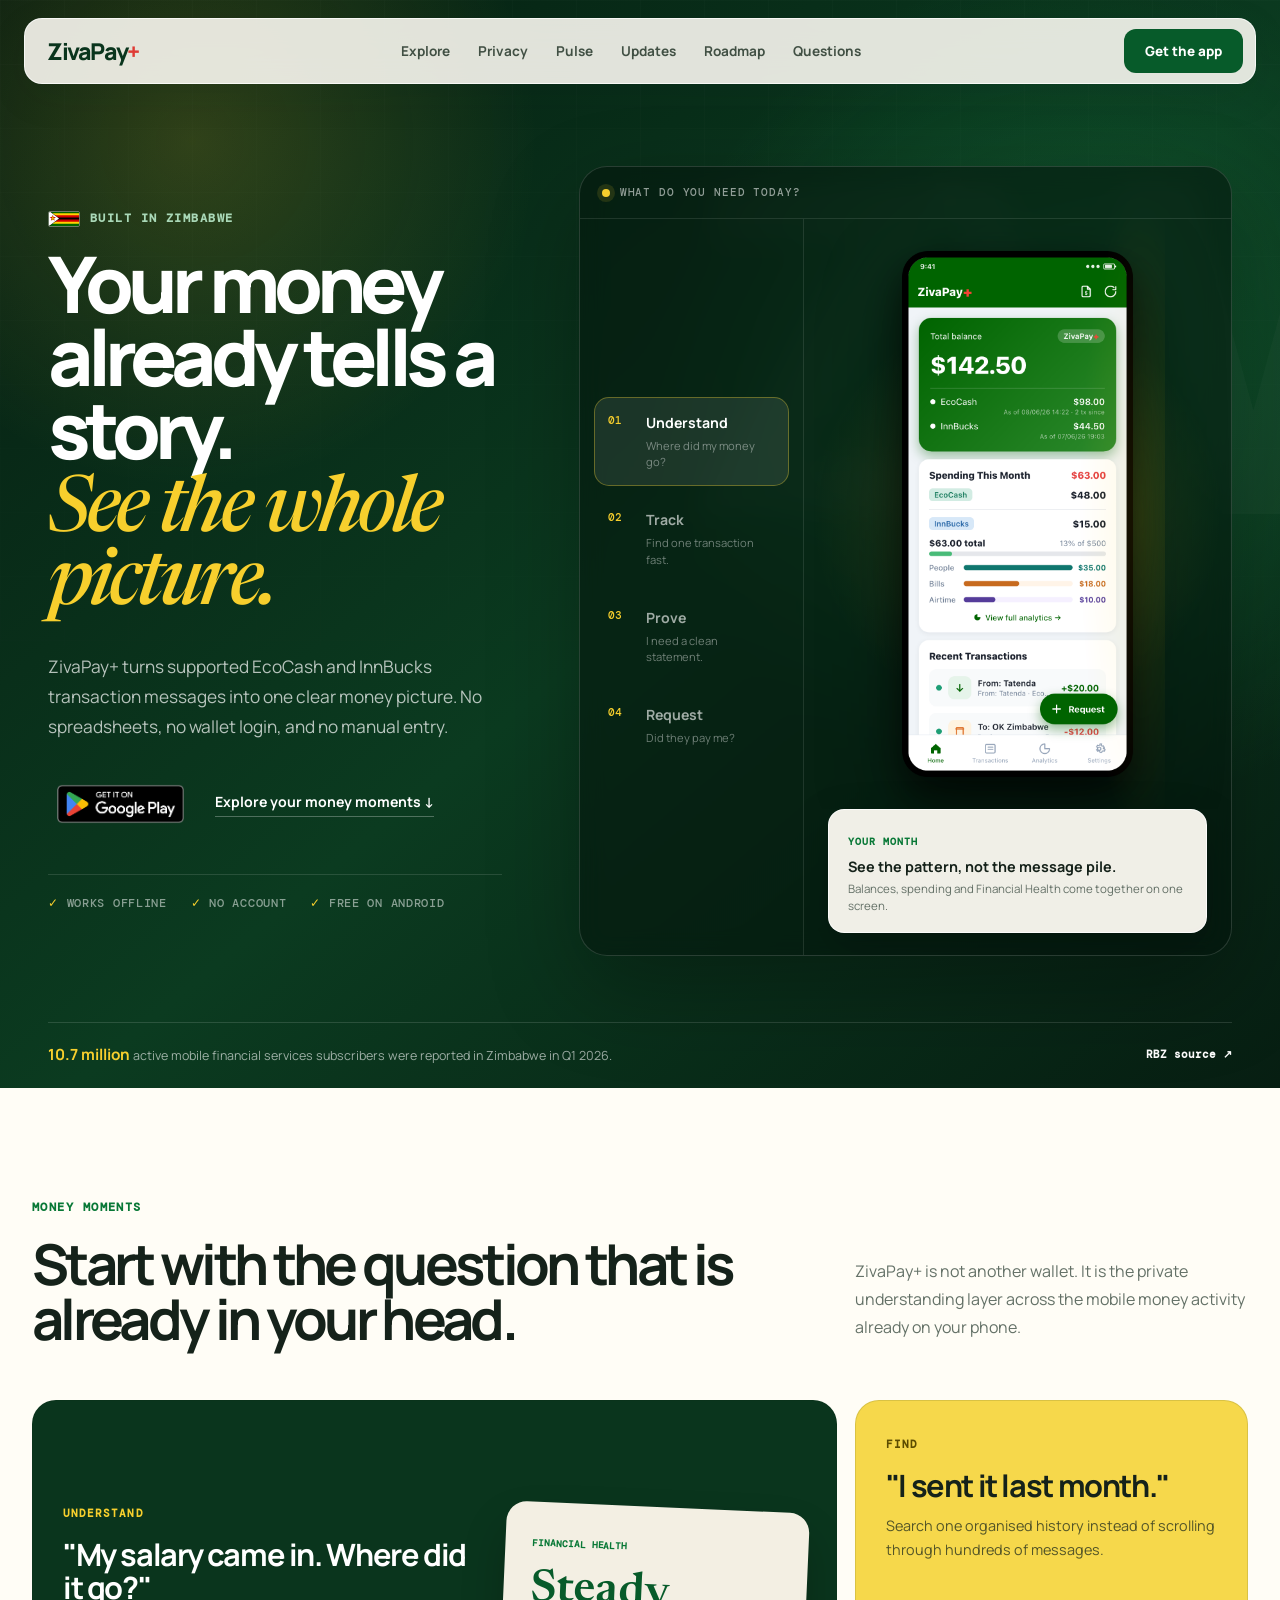
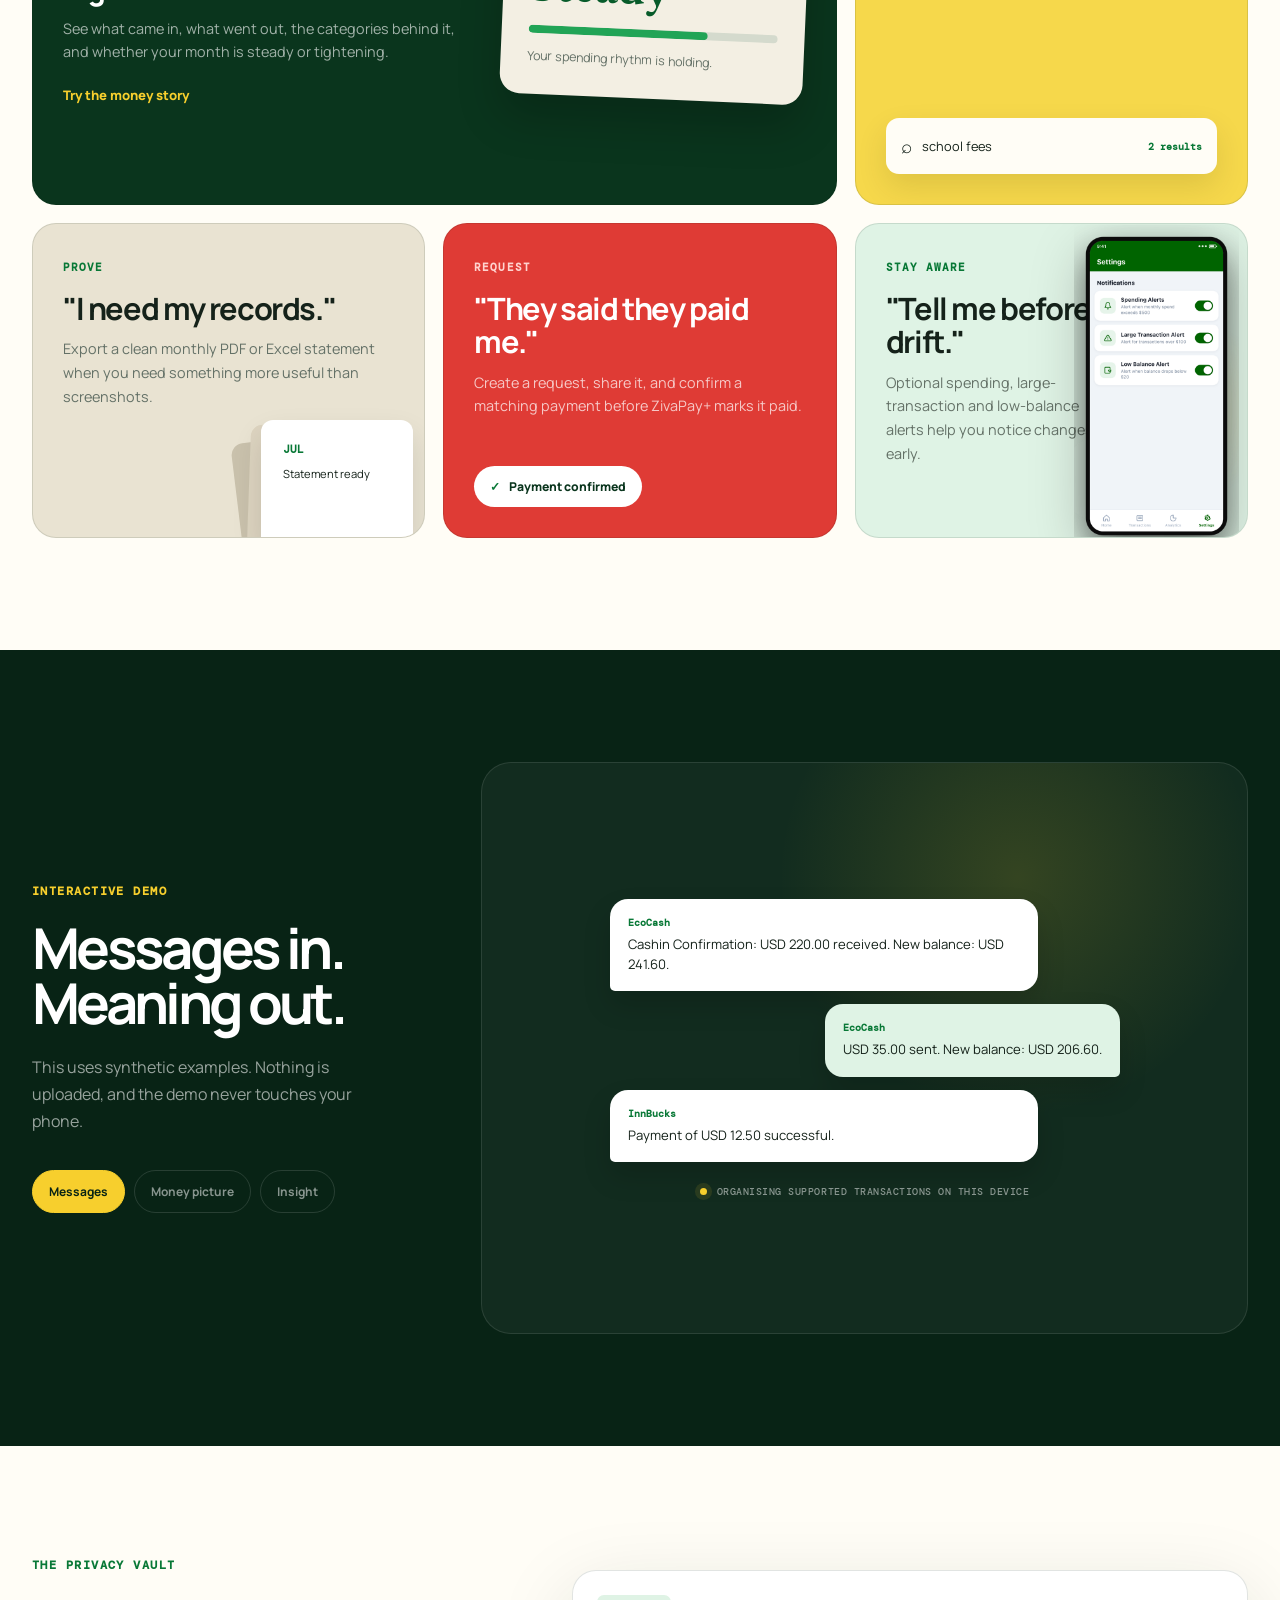
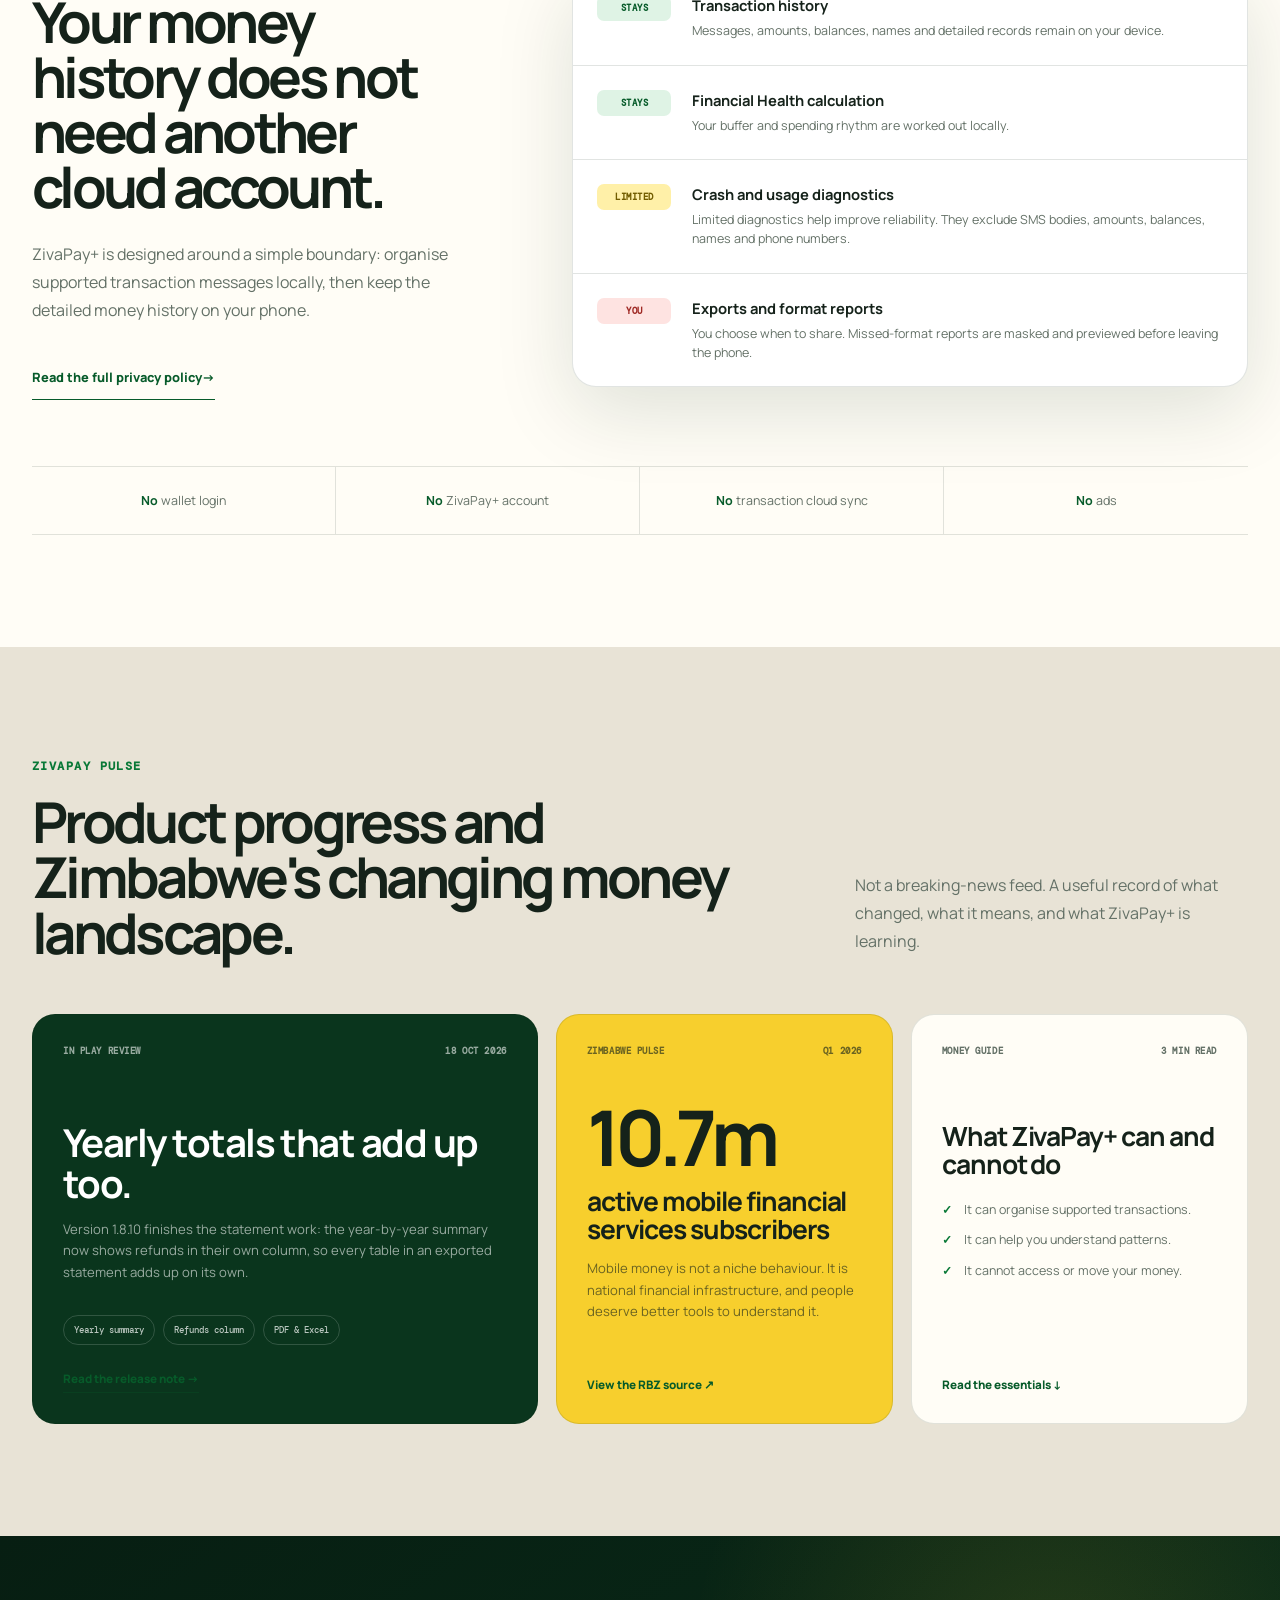
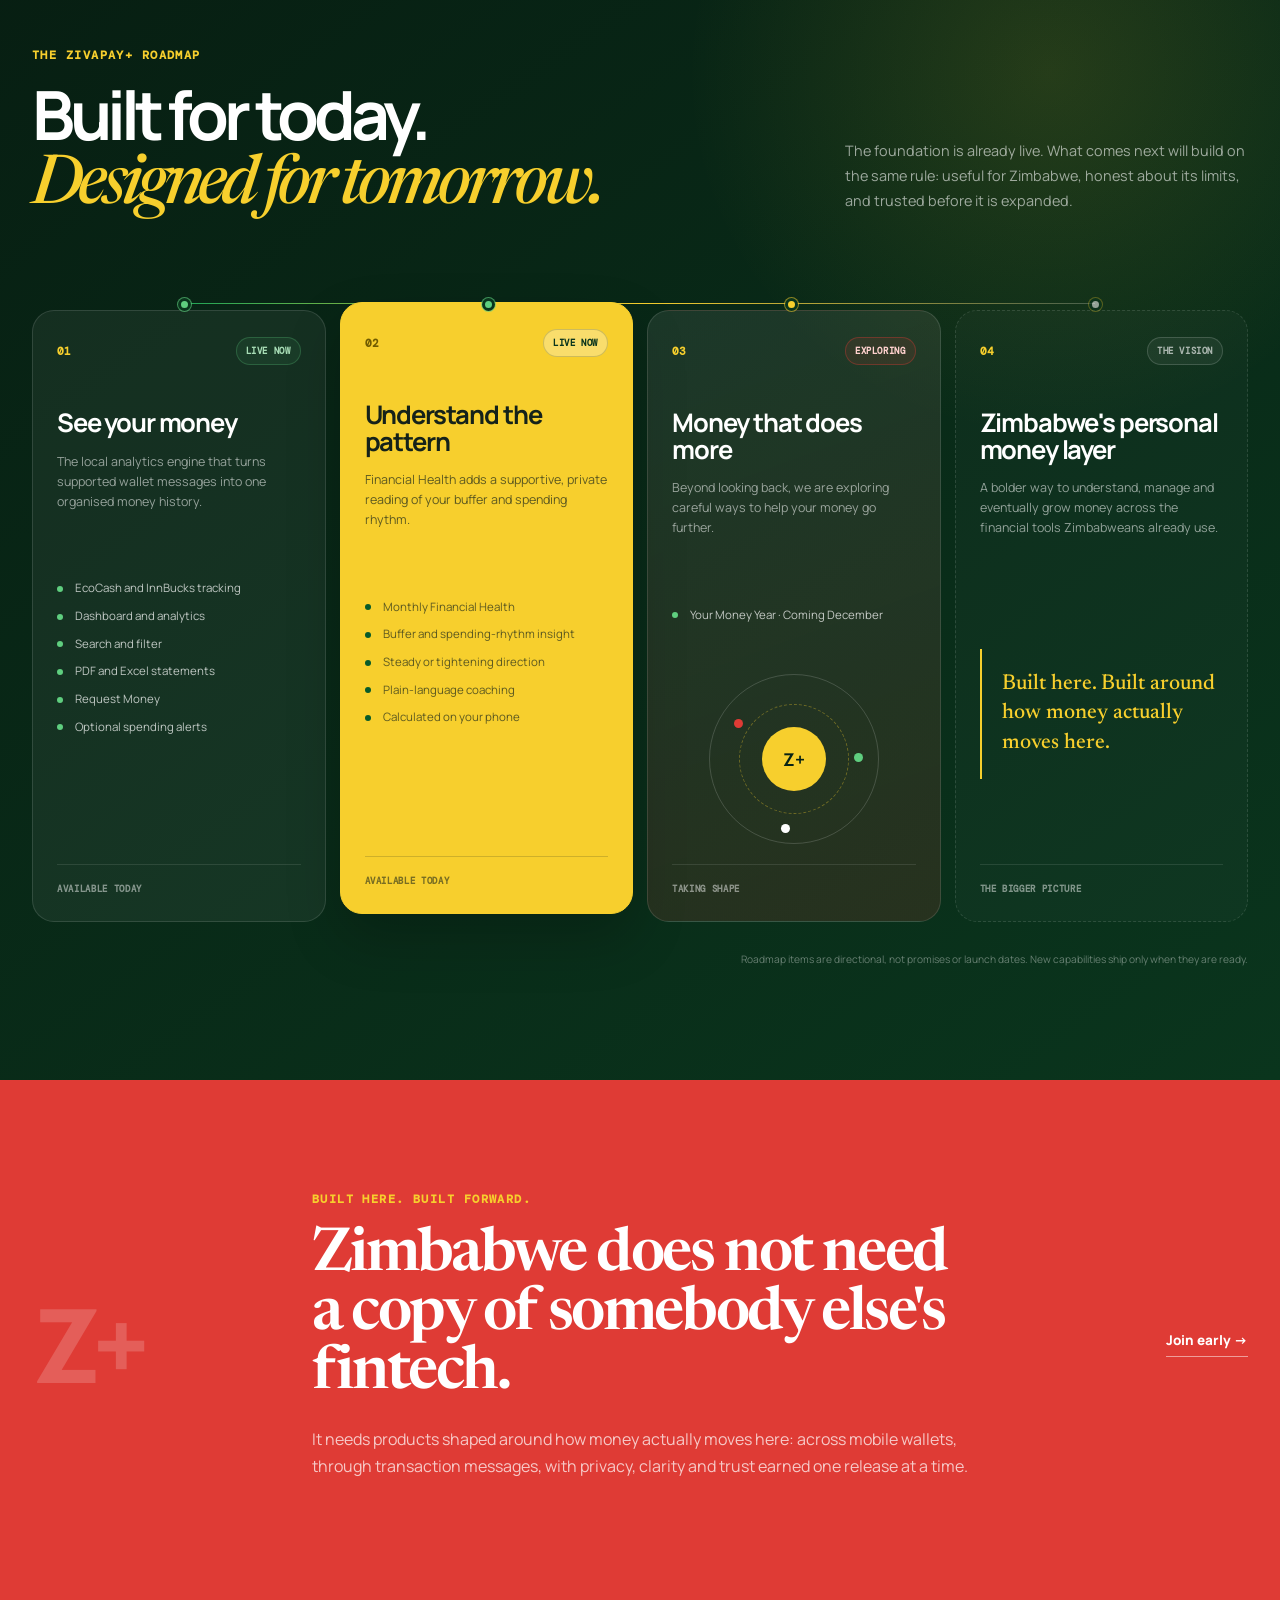
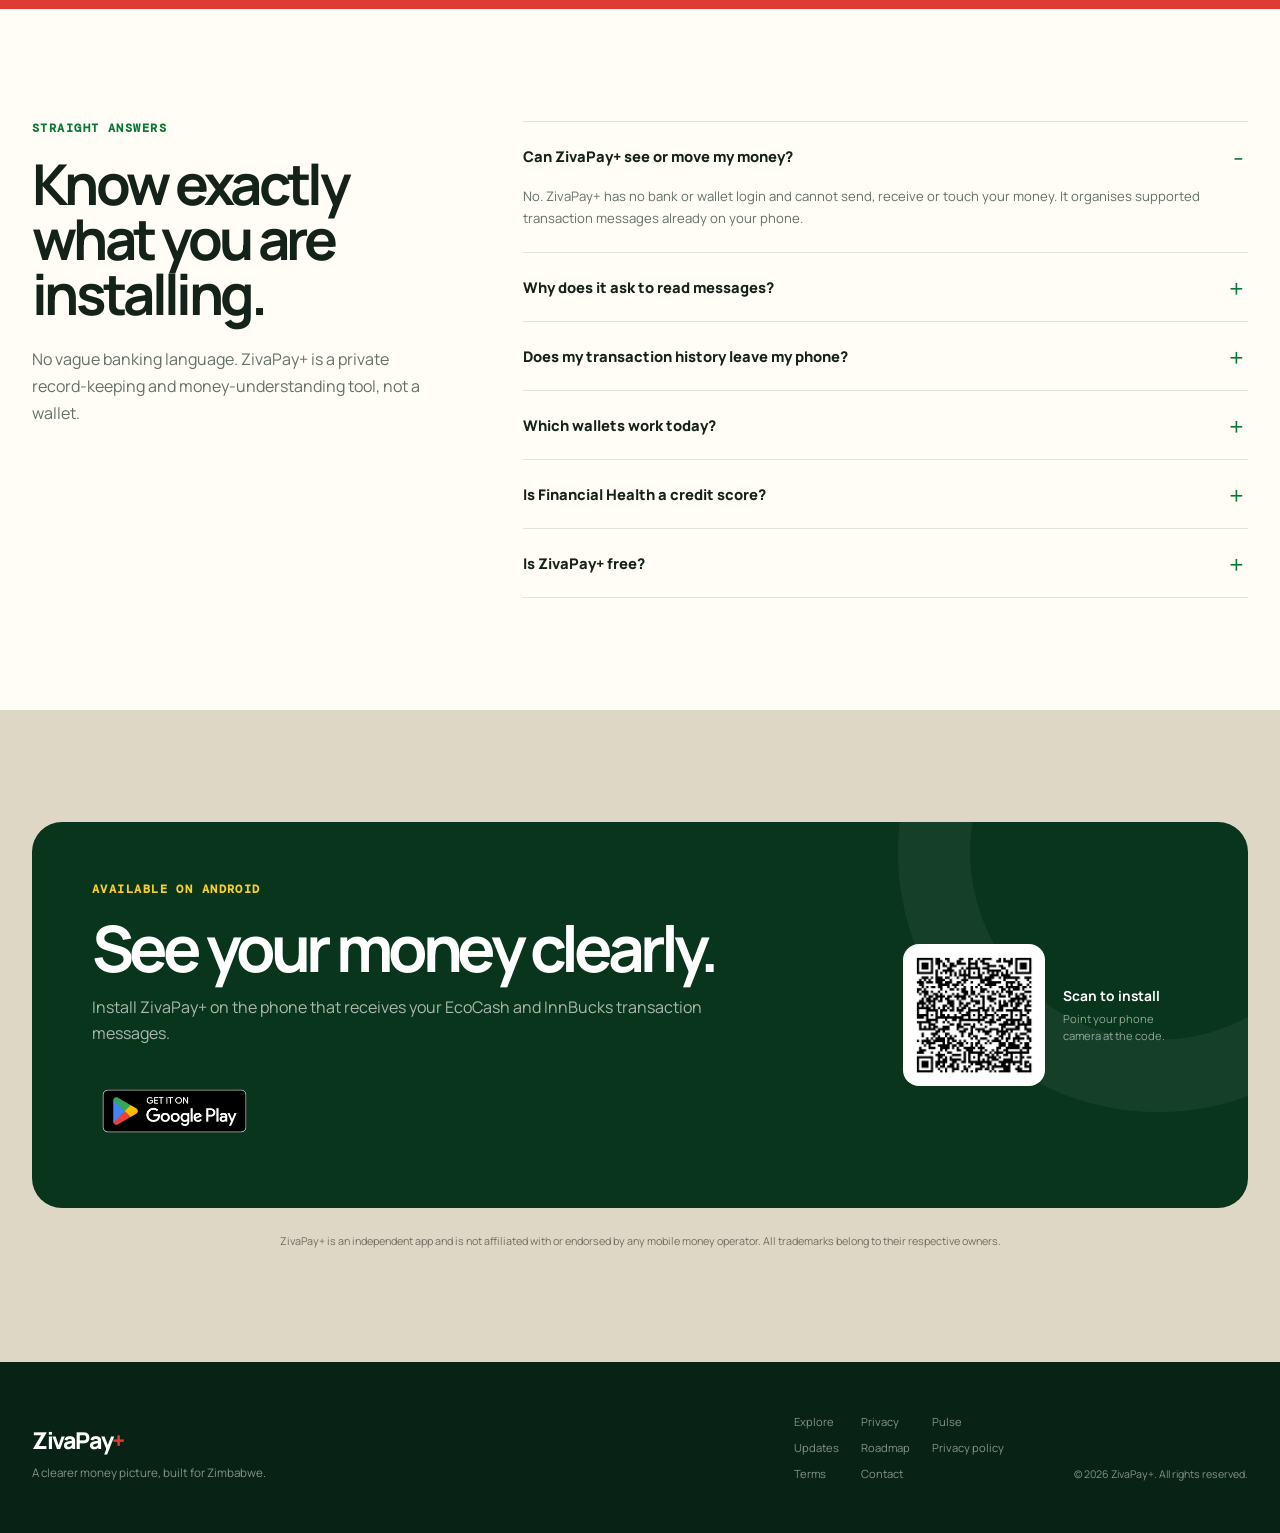
==== commit e5840018: "docs: publish v1.8.10+49, submitted to Play on 18 October Adds the +49 entry as IN PLAY REVIEW and d" ====
--- a/index.html
+++ b/index.html
@@ -288,10 +288,10 @@
 
       <div class="pulse-grid">
         <article class="pulse-card pulse-release">
-          <div class="pulse-meta"><span>LIVE</span><time datetime="2026-10-11">11 OCT 2026</time></div>
-          <h3>Statements that add up.</h3>
-          <p>Version 1.8.9 makes the totals on an exported statement match the transactions listed beneath them, so a refund is no longer counted twice by anyone reading the page.</p>
-          <div class="release-pills"><span>Statement totals</span><span>Refunds shown</span><span>Reliability</span></div>
+          <div class="pulse-meta"><span>IN PLAY REVIEW</span><time datetime="2026-10-18">18 OCT 2026</time></div>
+          <h3>Yearly totals that add up too.</h3>
+          <p>Version 1.8.10 finishes the statement work: the year-by-year summary now shows refunds in their own column, so every table in an exported statement adds up on its own.</p>
+          <div class="release-pills"><span>Yearly summary</span><span>Refunds column</span><span>PDF &amp; Excel</span></div>
           <a class="pulse-read-more" href="updates.html#next-release">Read the release note <span aria-hidden="true">&rarr;</span></a>
         </article>
 
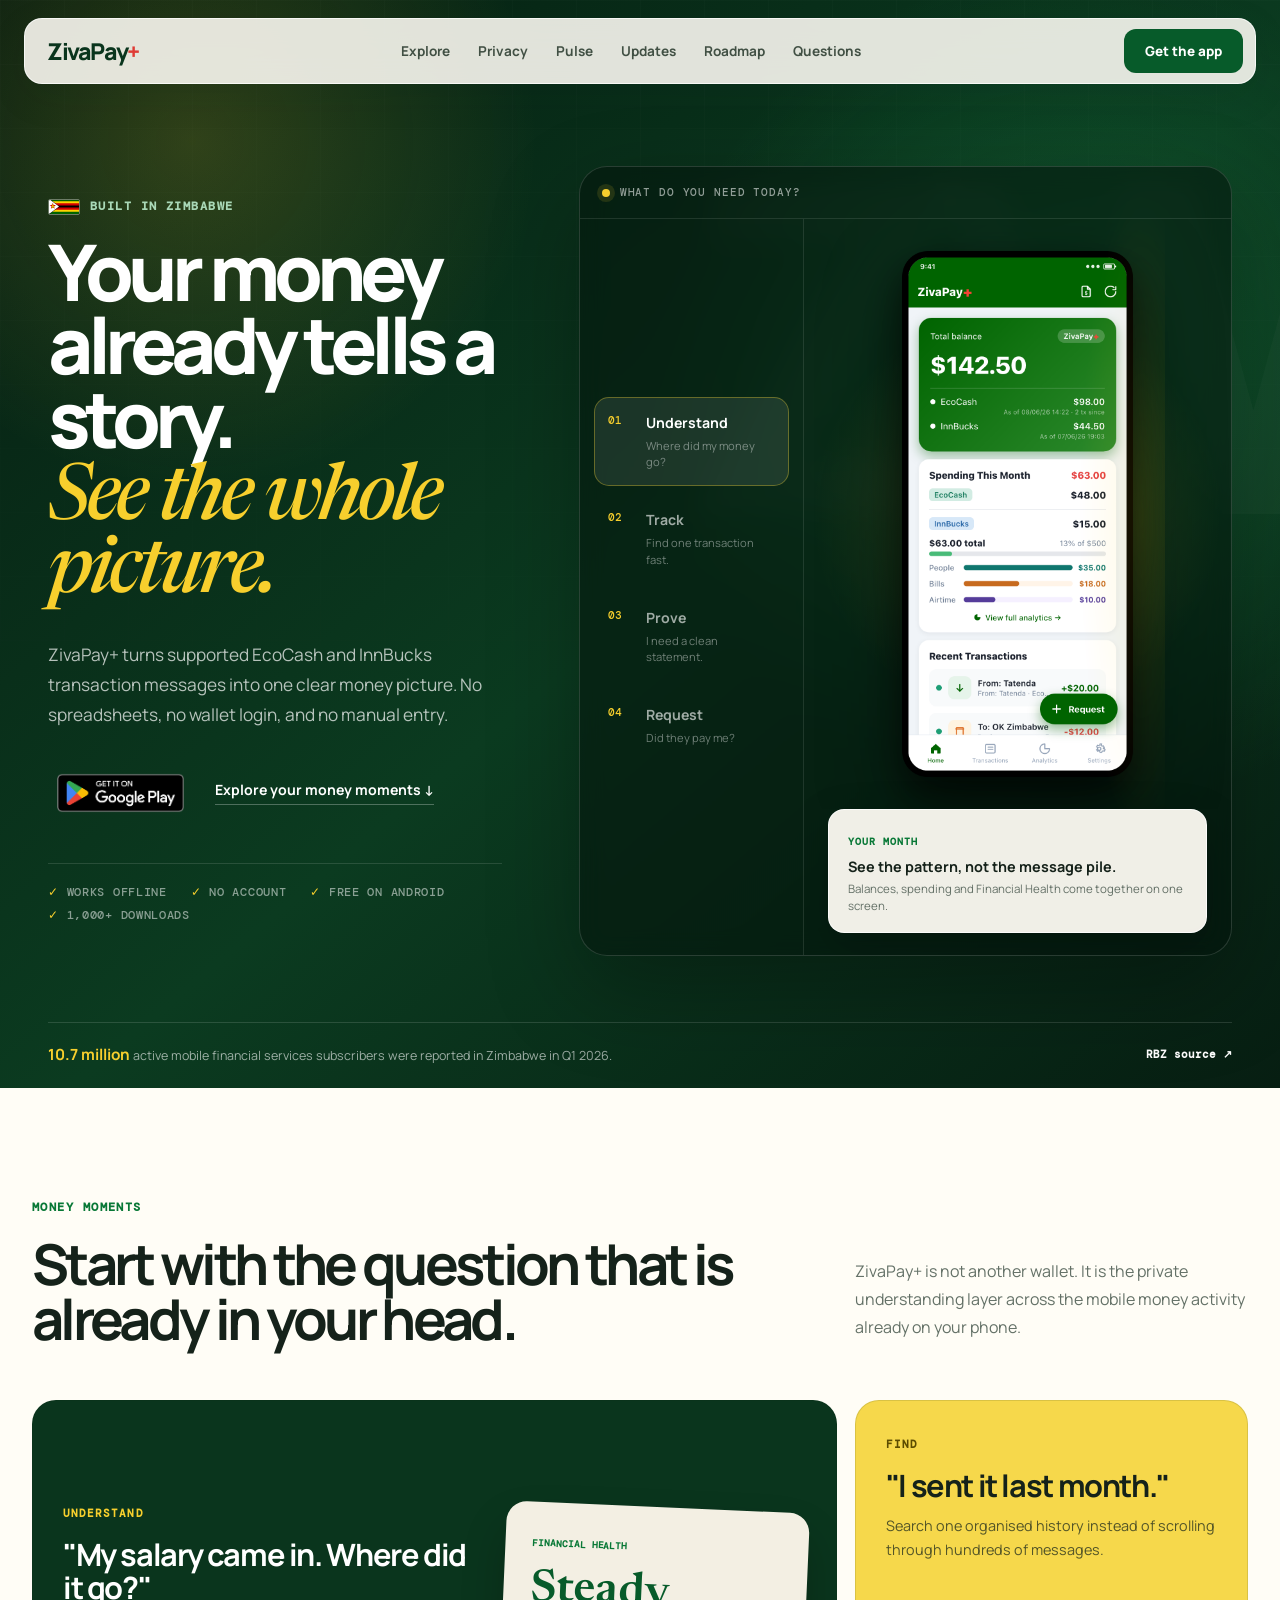
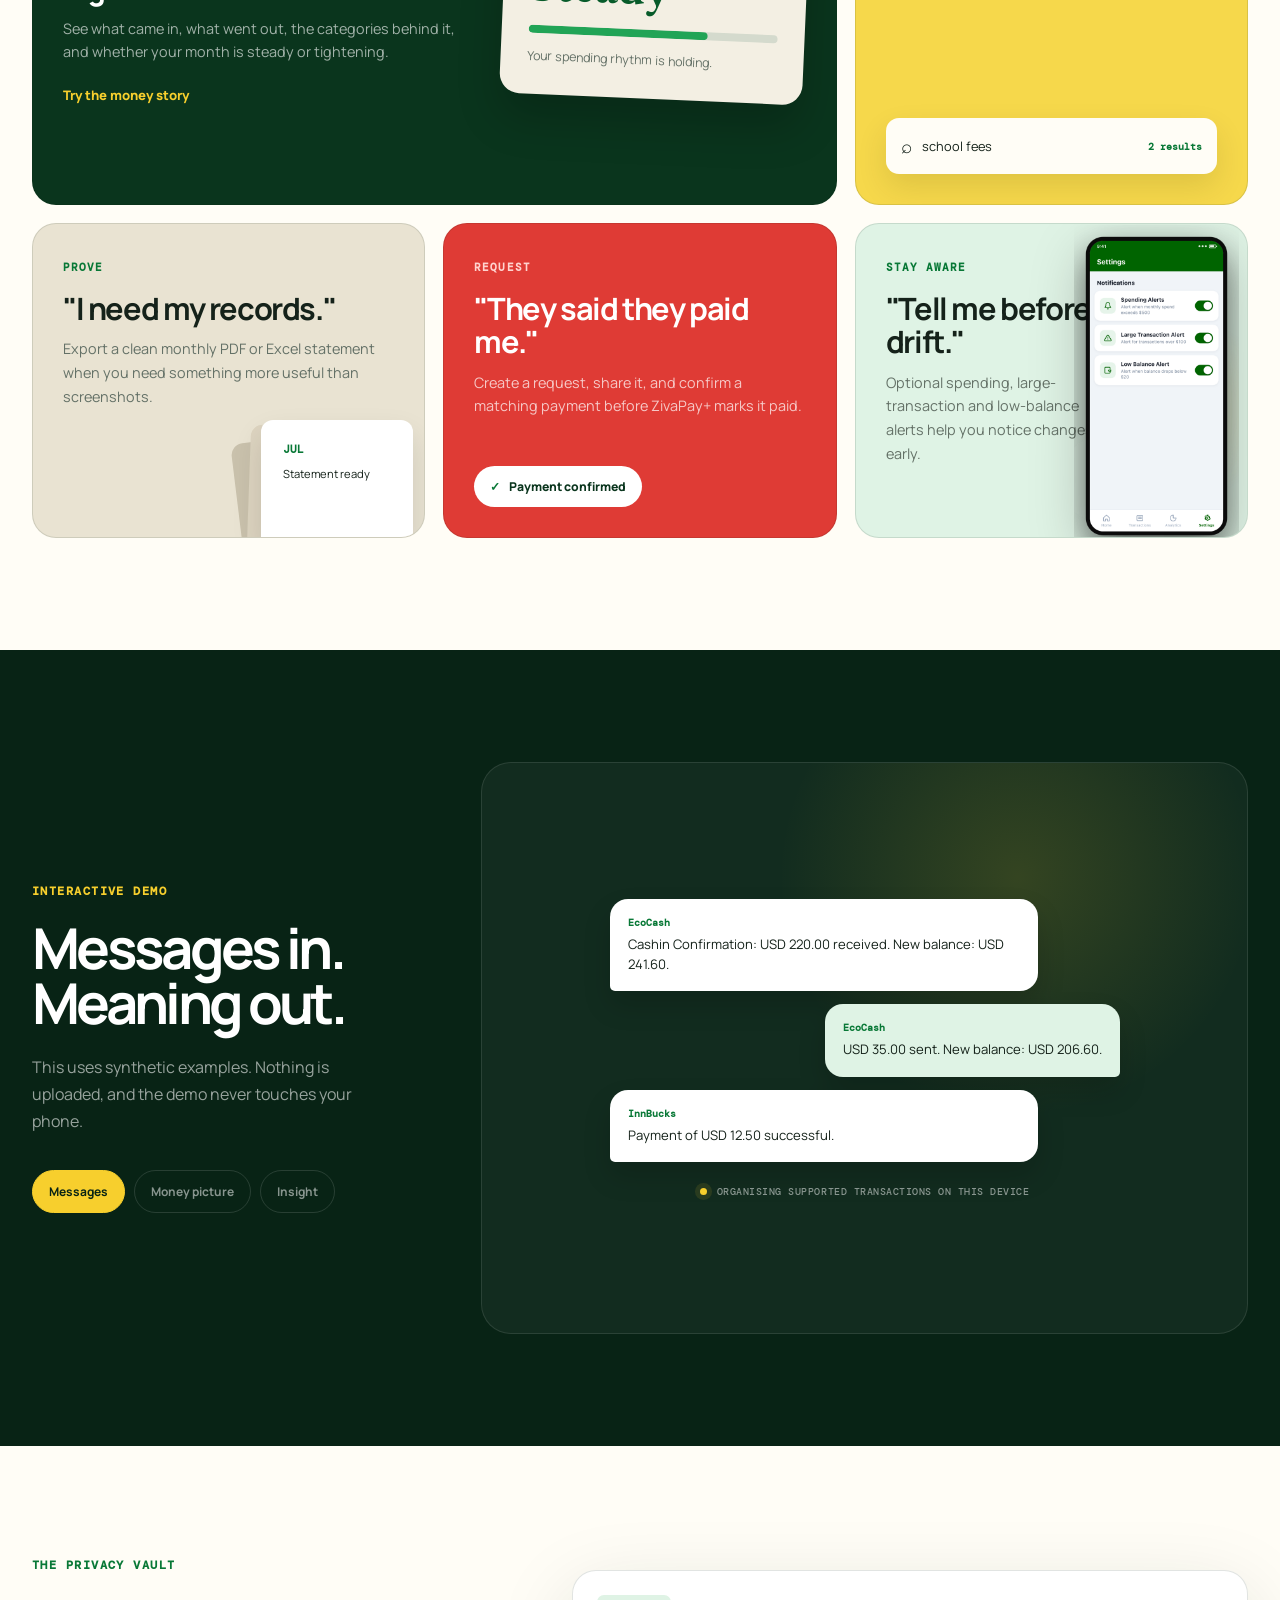
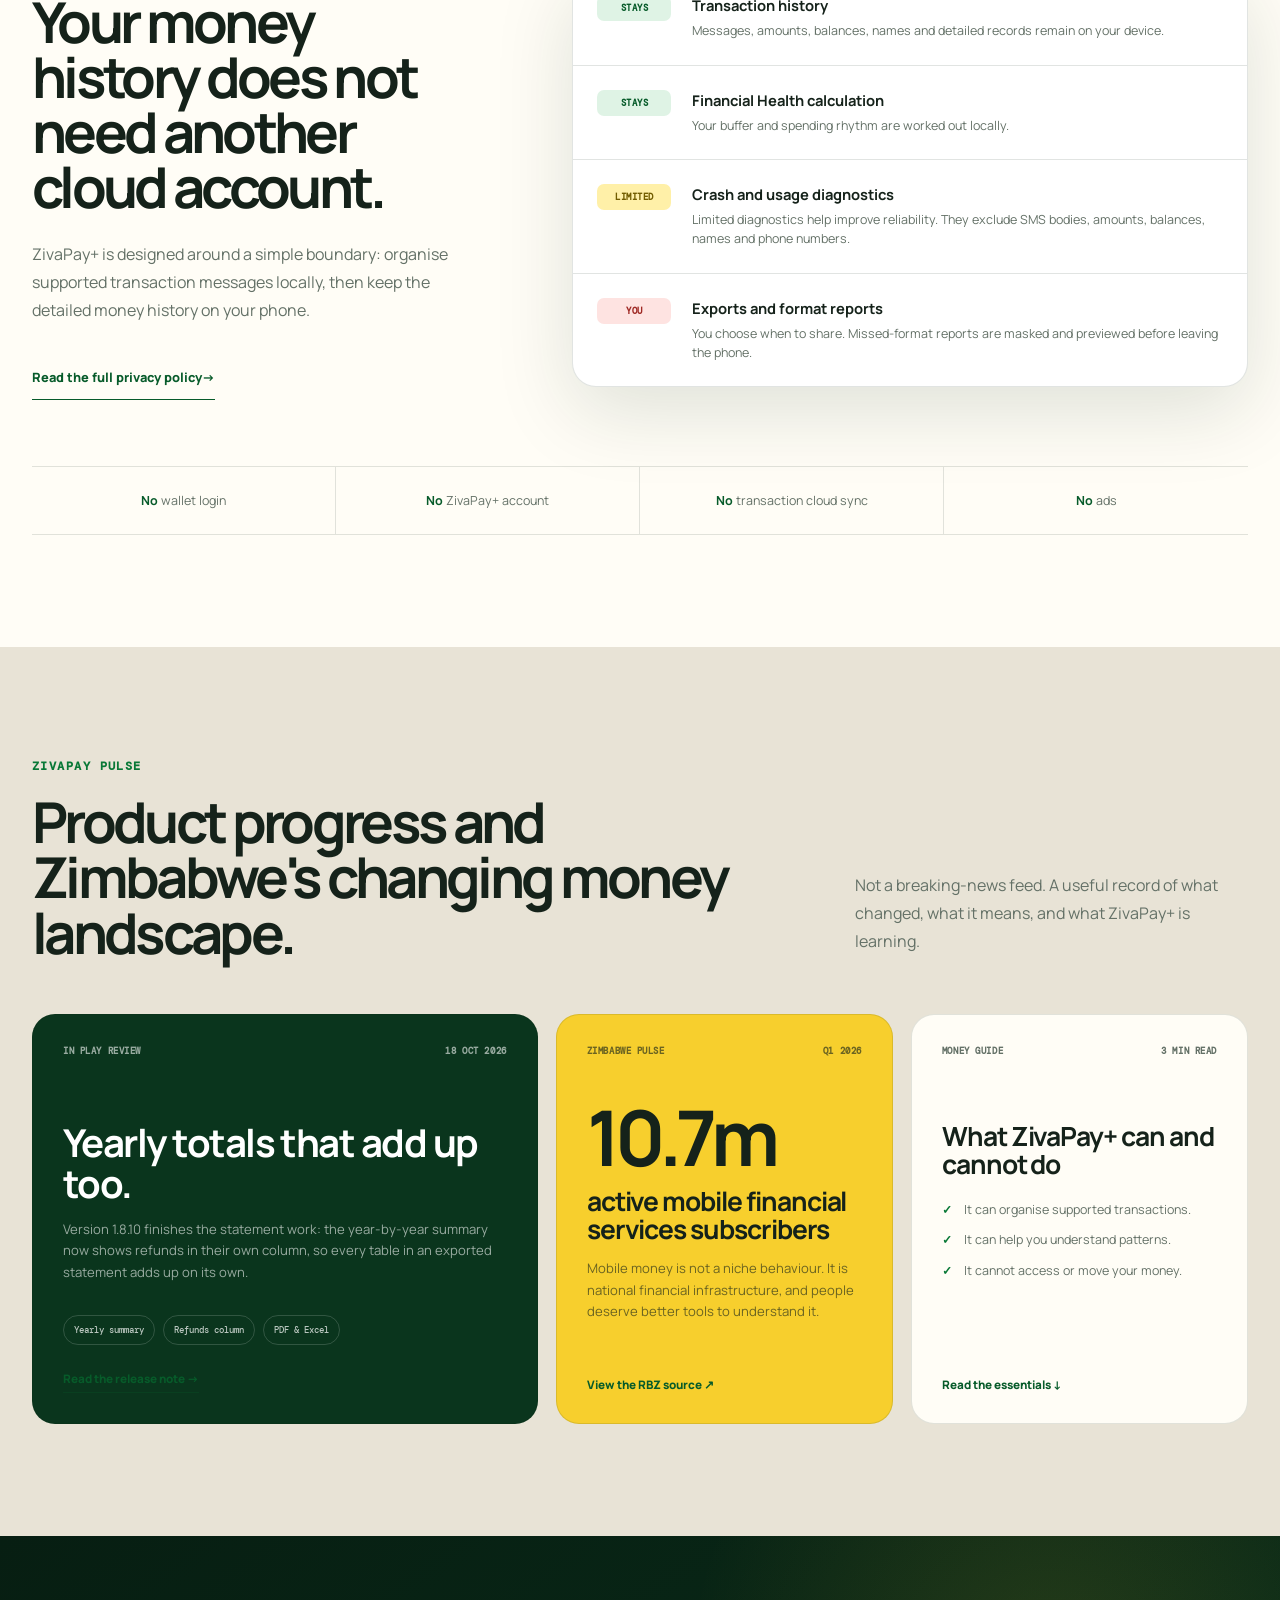
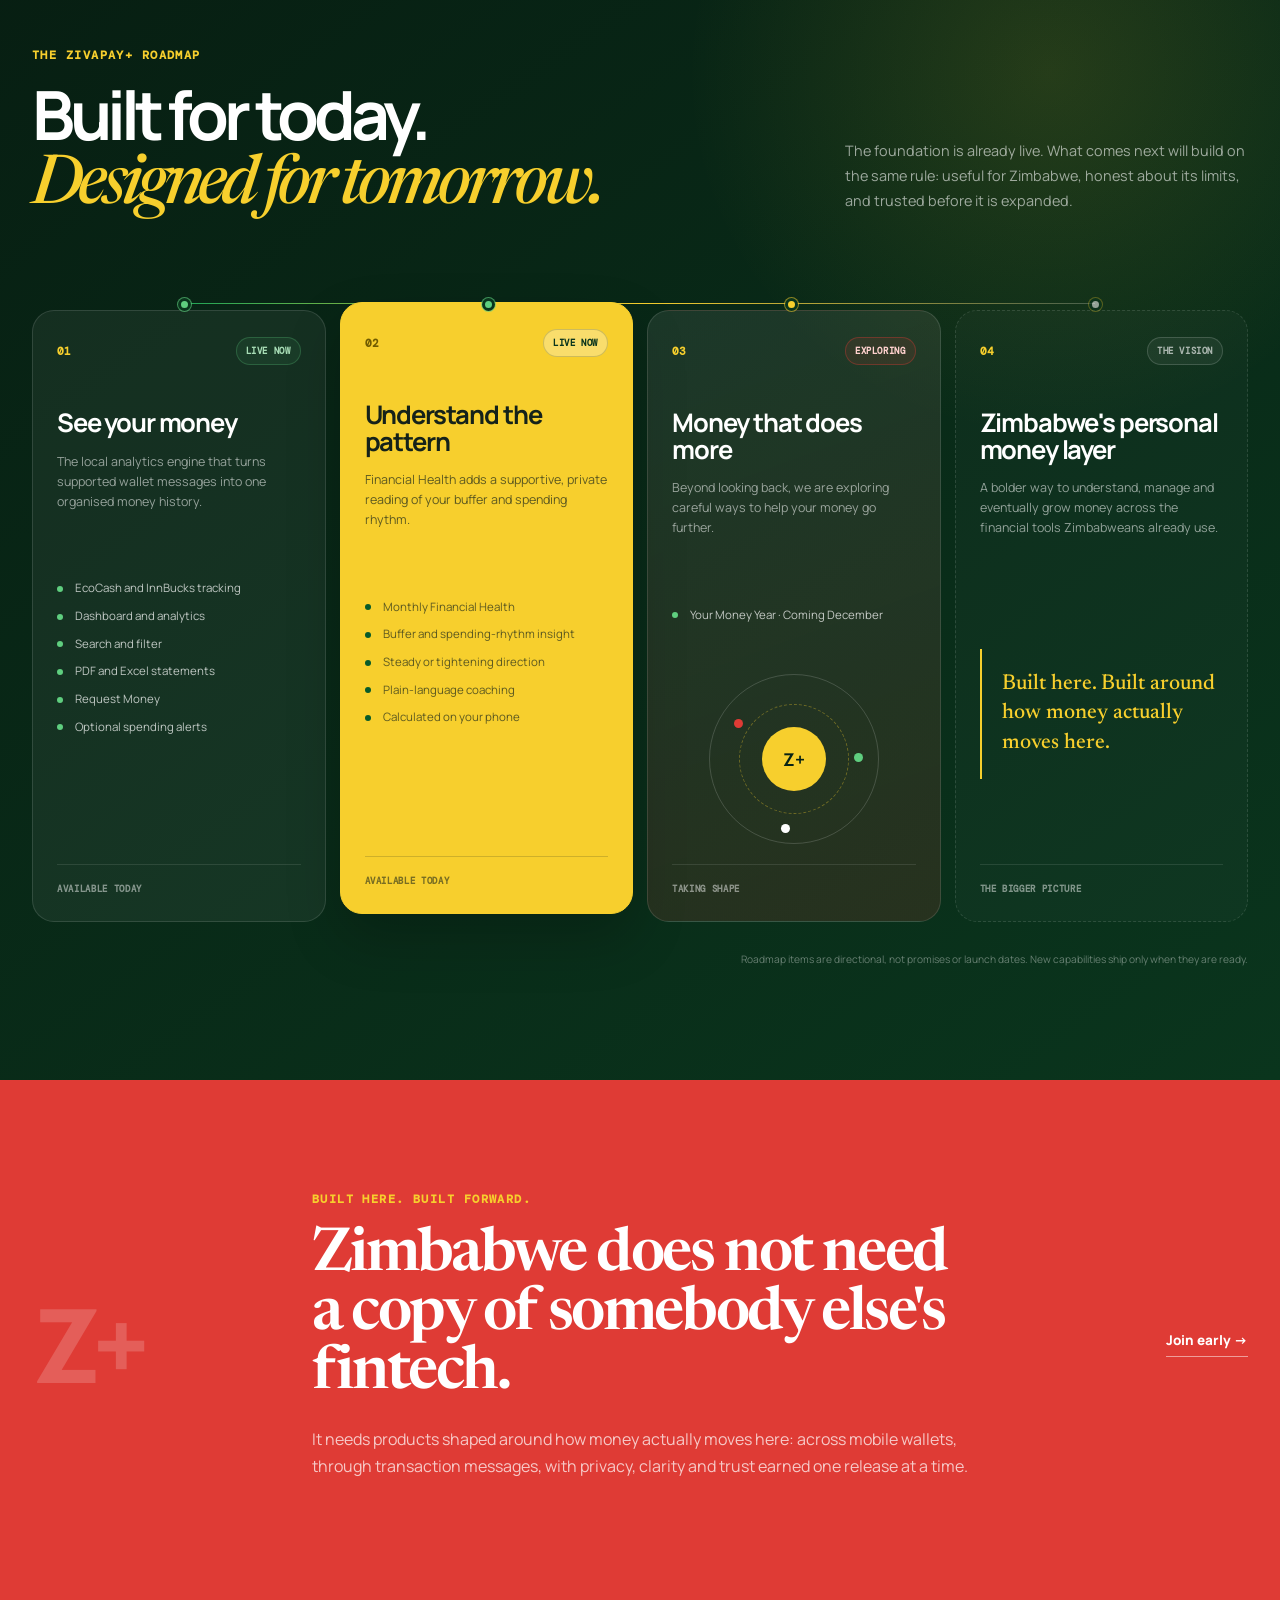
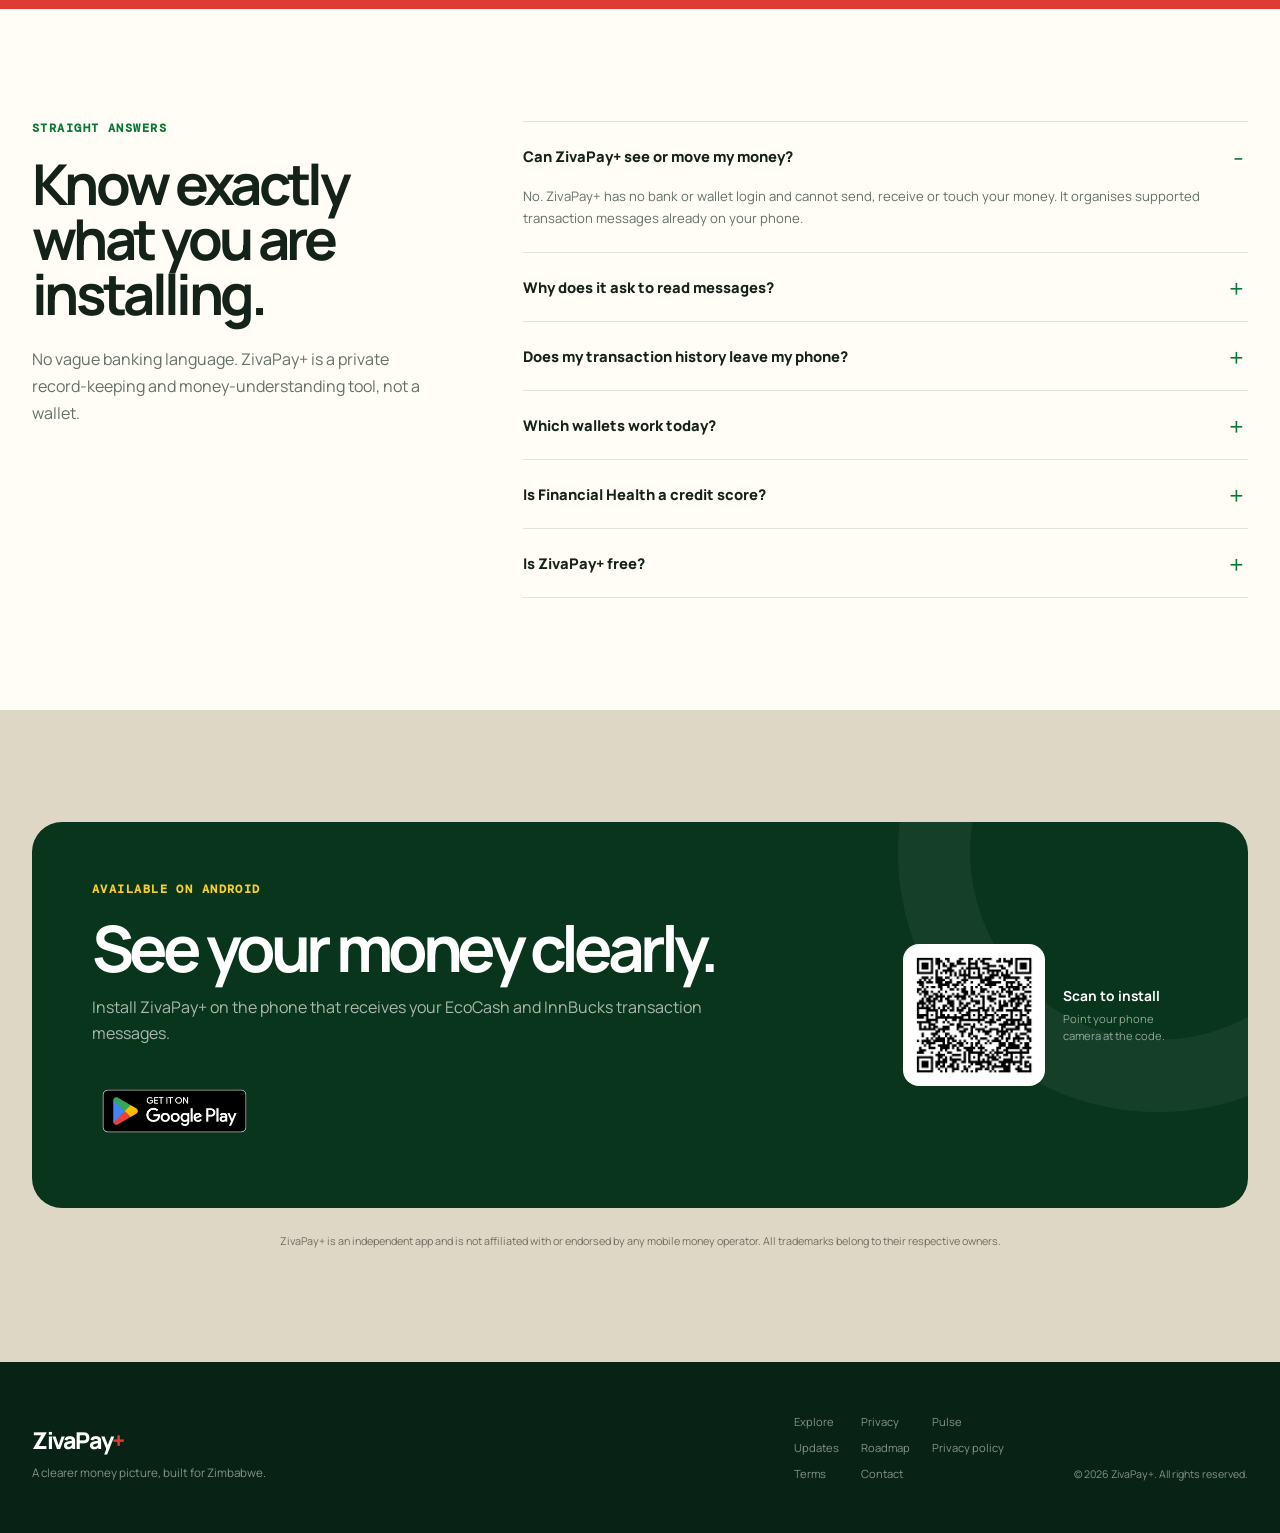
==== commit e843090c: "docs: show the 1,000+ downloads count in the hero Adds a fourth pill to the existing assurance row b" ====
--- a/index.html
+++ b/index.html
@@ -92,6 +92,7 @@
             <span>Works offline</span>
             <span>No account</span>
             <span>Free on Android</span>
+            <span>1,000+ downloads</span>
           </div>
         </div>
 
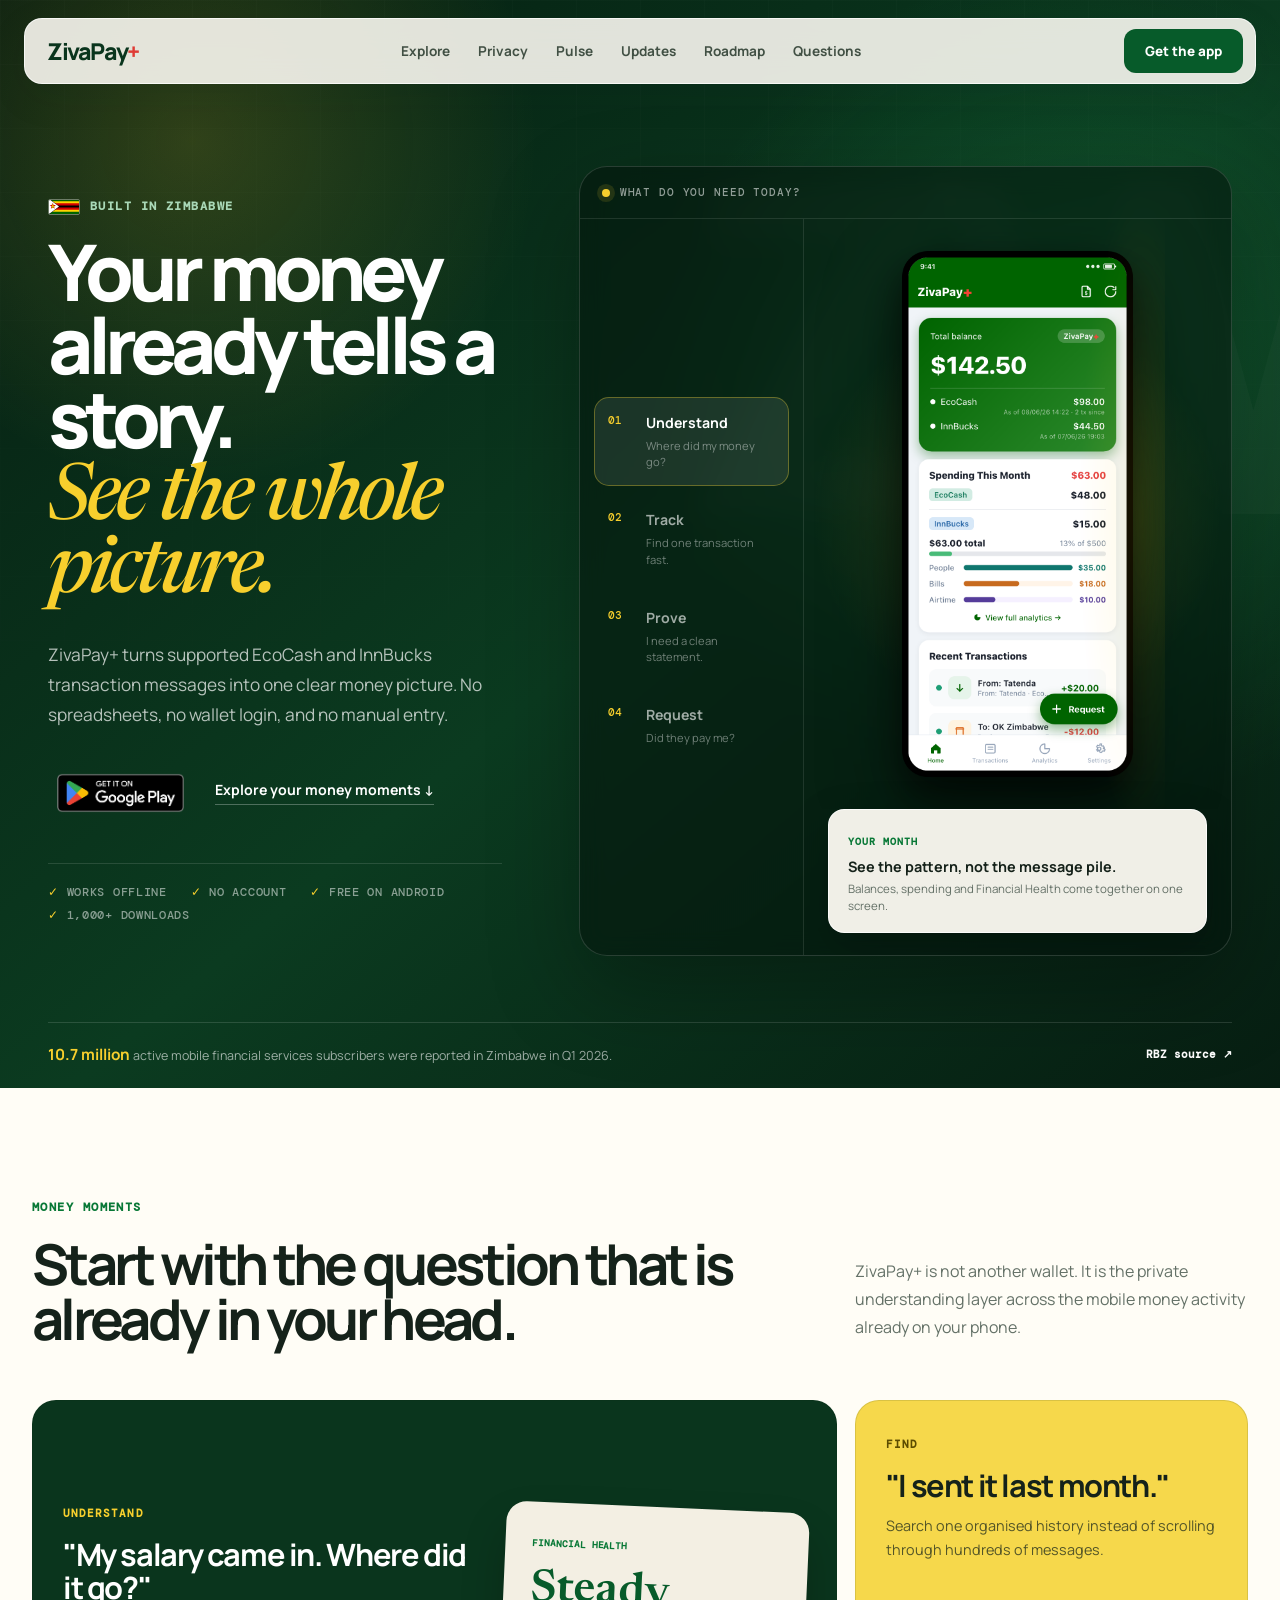
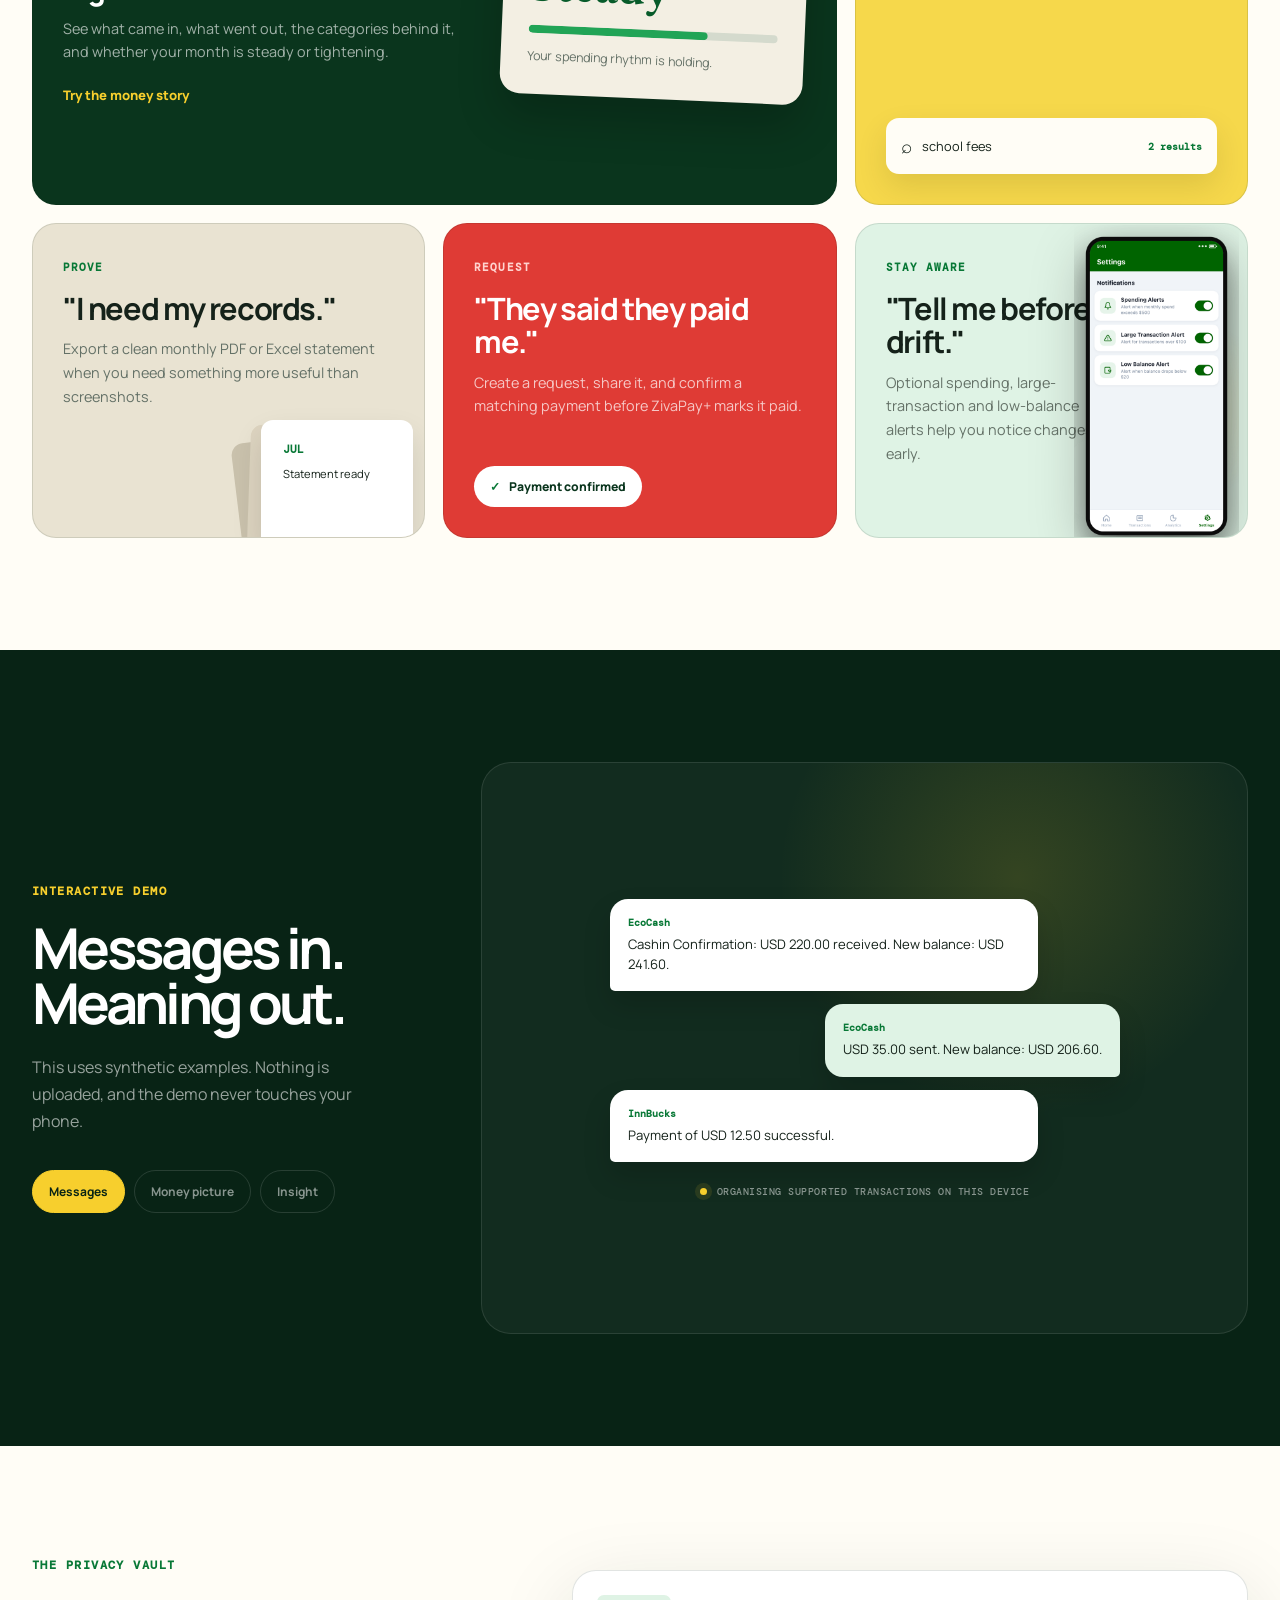
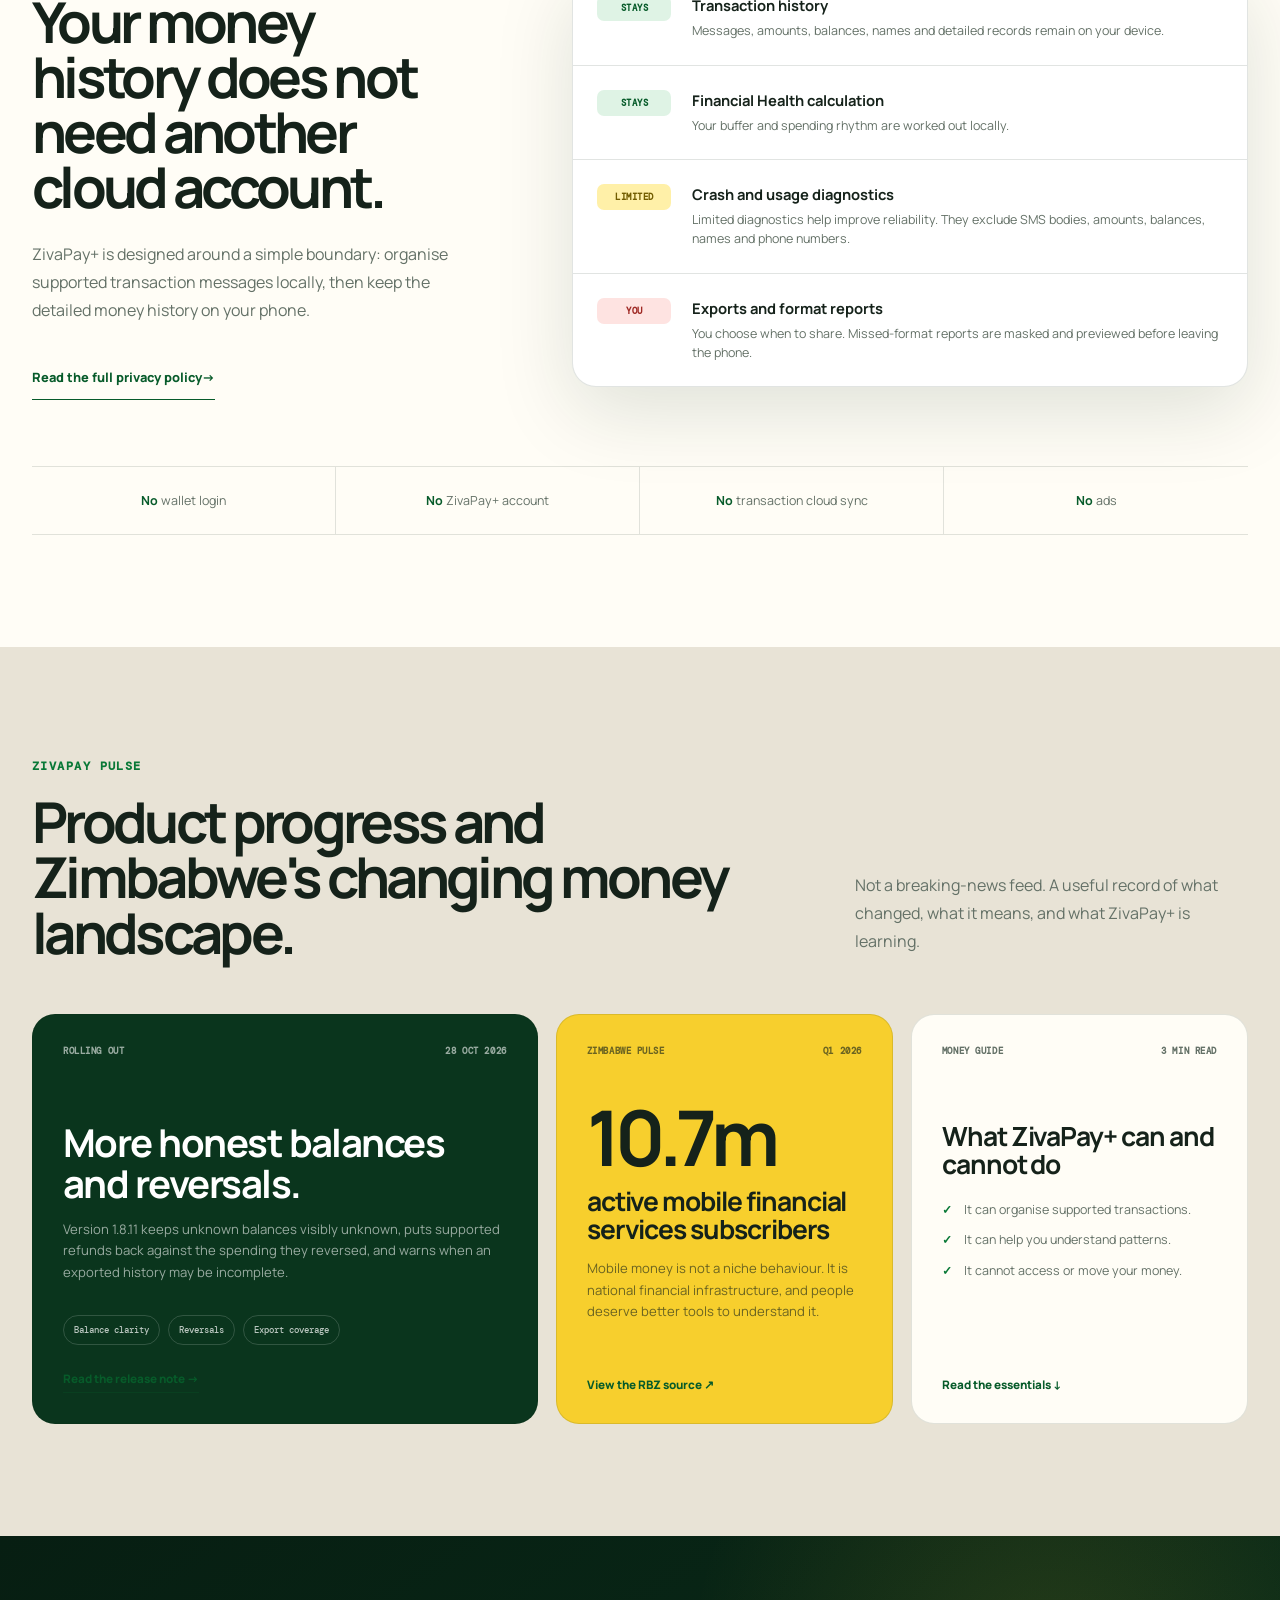
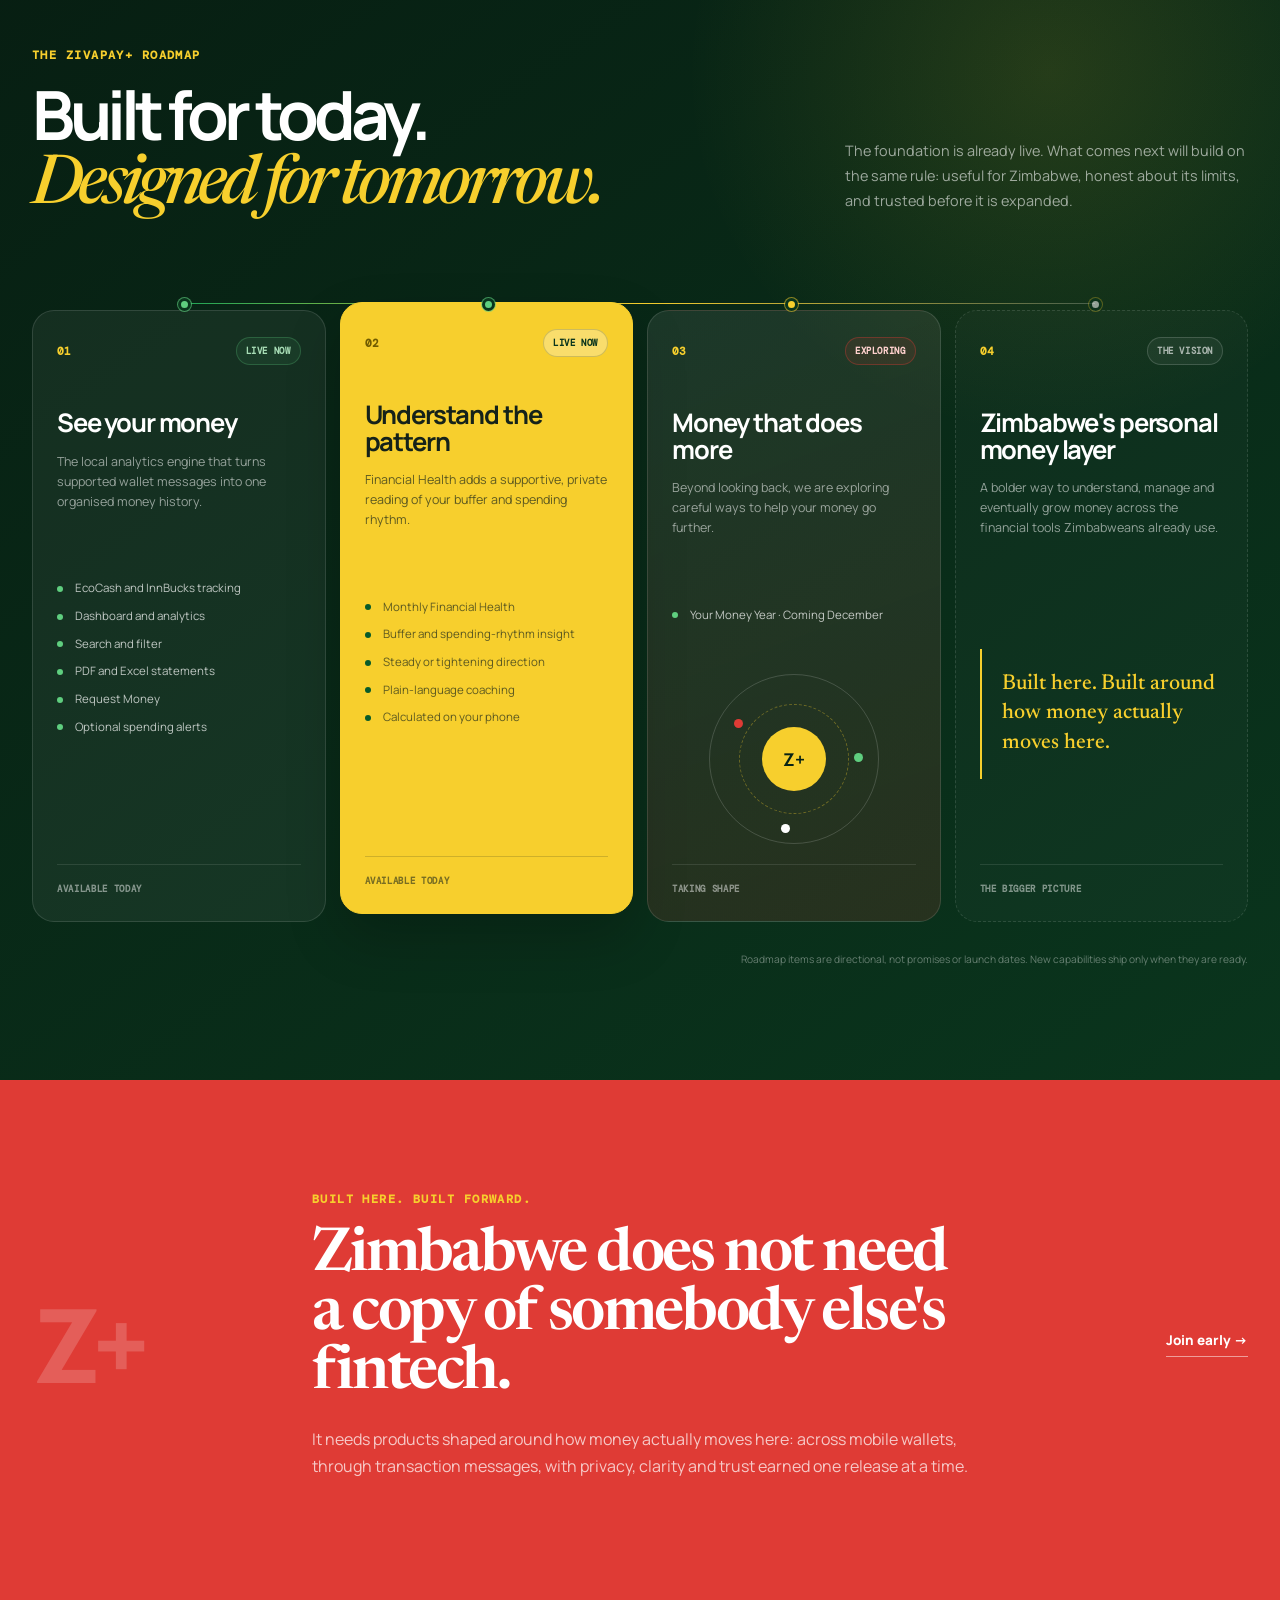
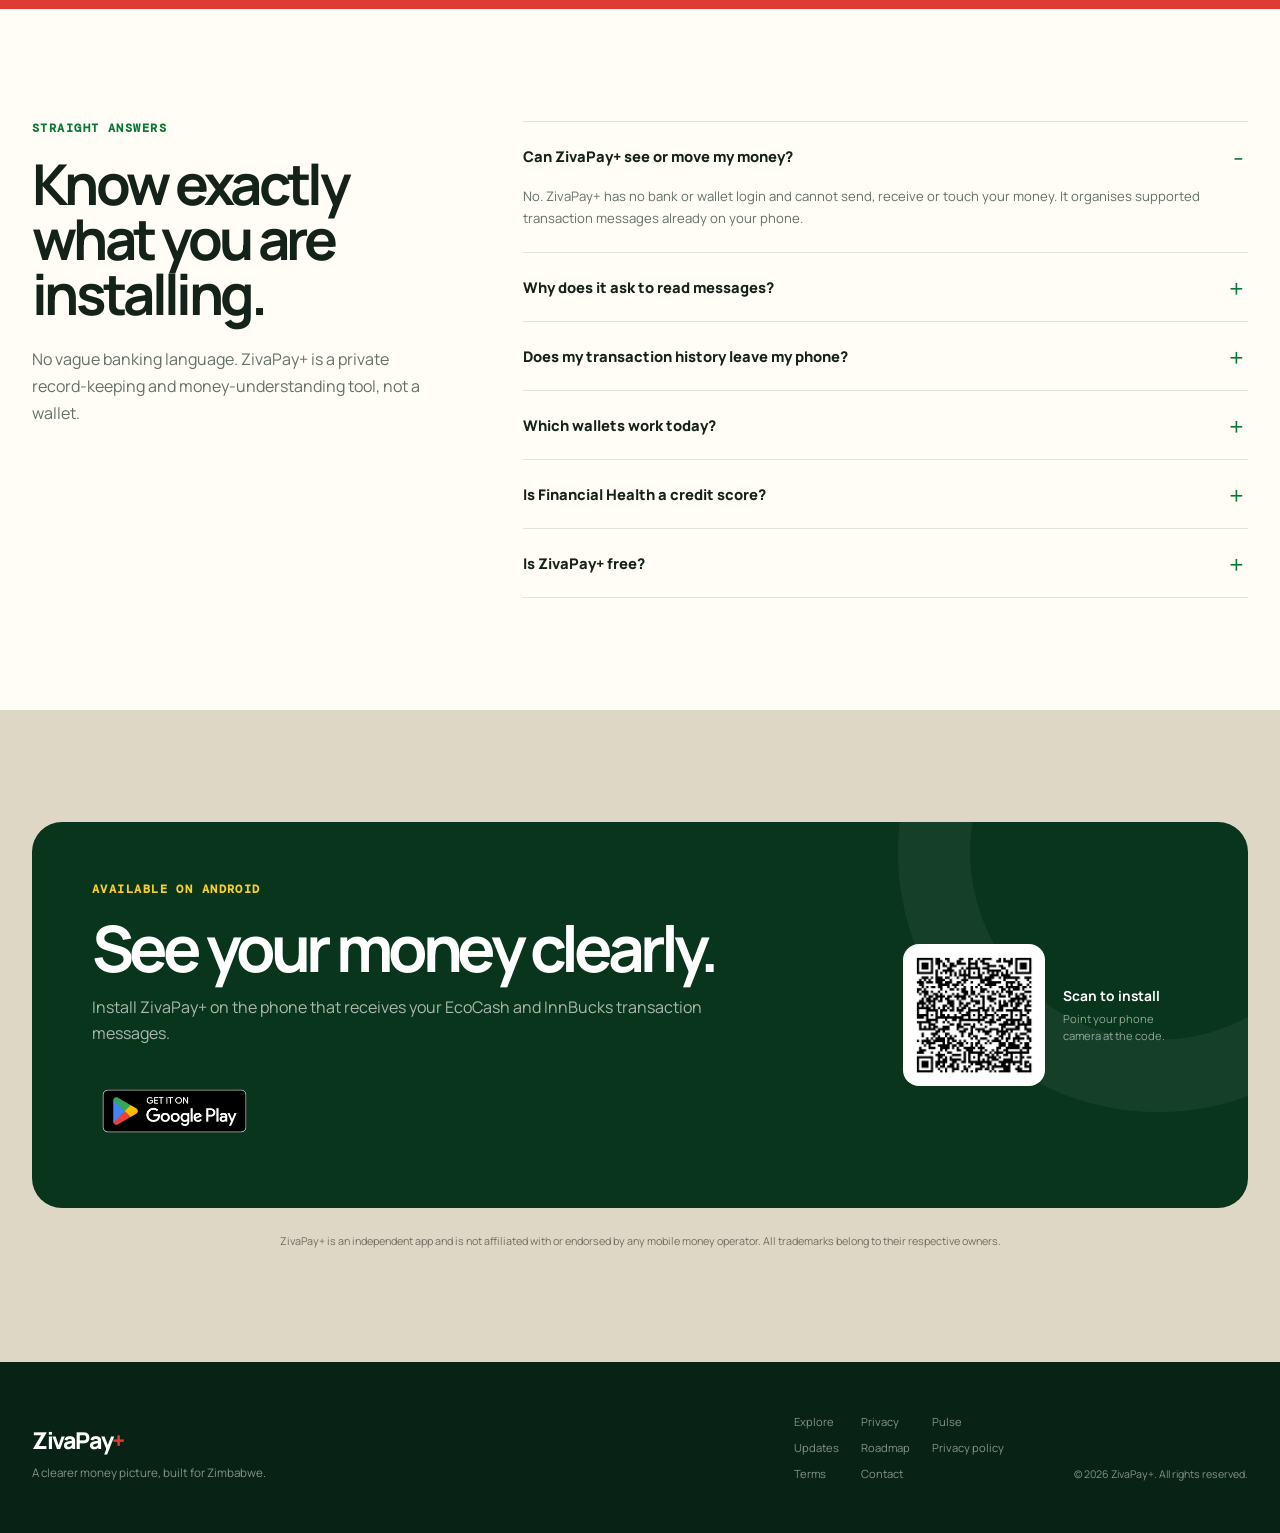
==== commit 6da63e50: "site: publish v1.8.11 rollout update" ====
--- a/index.html
+++ b/index.html
@@ -289,10 +289,10 @@
 
       <div class="pulse-grid">
         <article class="pulse-card pulse-release">
-          <div class="pulse-meta"><span>IN PLAY REVIEW</span><time datetime="2026-10-18">18 OCT 2026</time></div>
-          <h3>Yearly totals that add up too.</h3>
-          <p>Version 1.8.10 finishes the statement work: the year-by-year summary now shows refunds in their own column, so every table in an exported statement adds up on its own.</p>
-          <div class="release-pills"><span>Yearly summary</span><span>Refunds column</span><span>PDF &amp; Excel</span></div>
+          <div class="pulse-meta"><span>ROLLING OUT</span><time datetime="2026-10-28">28 OCT 2026</time></div>
+          <h3>More honest balances and reversals.</h3>
+          <p>Version 1.8.11 keeps unknown balances visibly unknown, puts supported refunds back against the spending they reversed, and warns when an exported history may be incomplete.</p>
+          <div class="release-pills"><span>Balance clarity</span><span>Reversals</span><span>Export coverage</span></div>
           <a class="pulse-read-more" href="updates.html#next-release">Read the release note <span aria-hidden="true">&rarr;</span></a>
         </article>
 
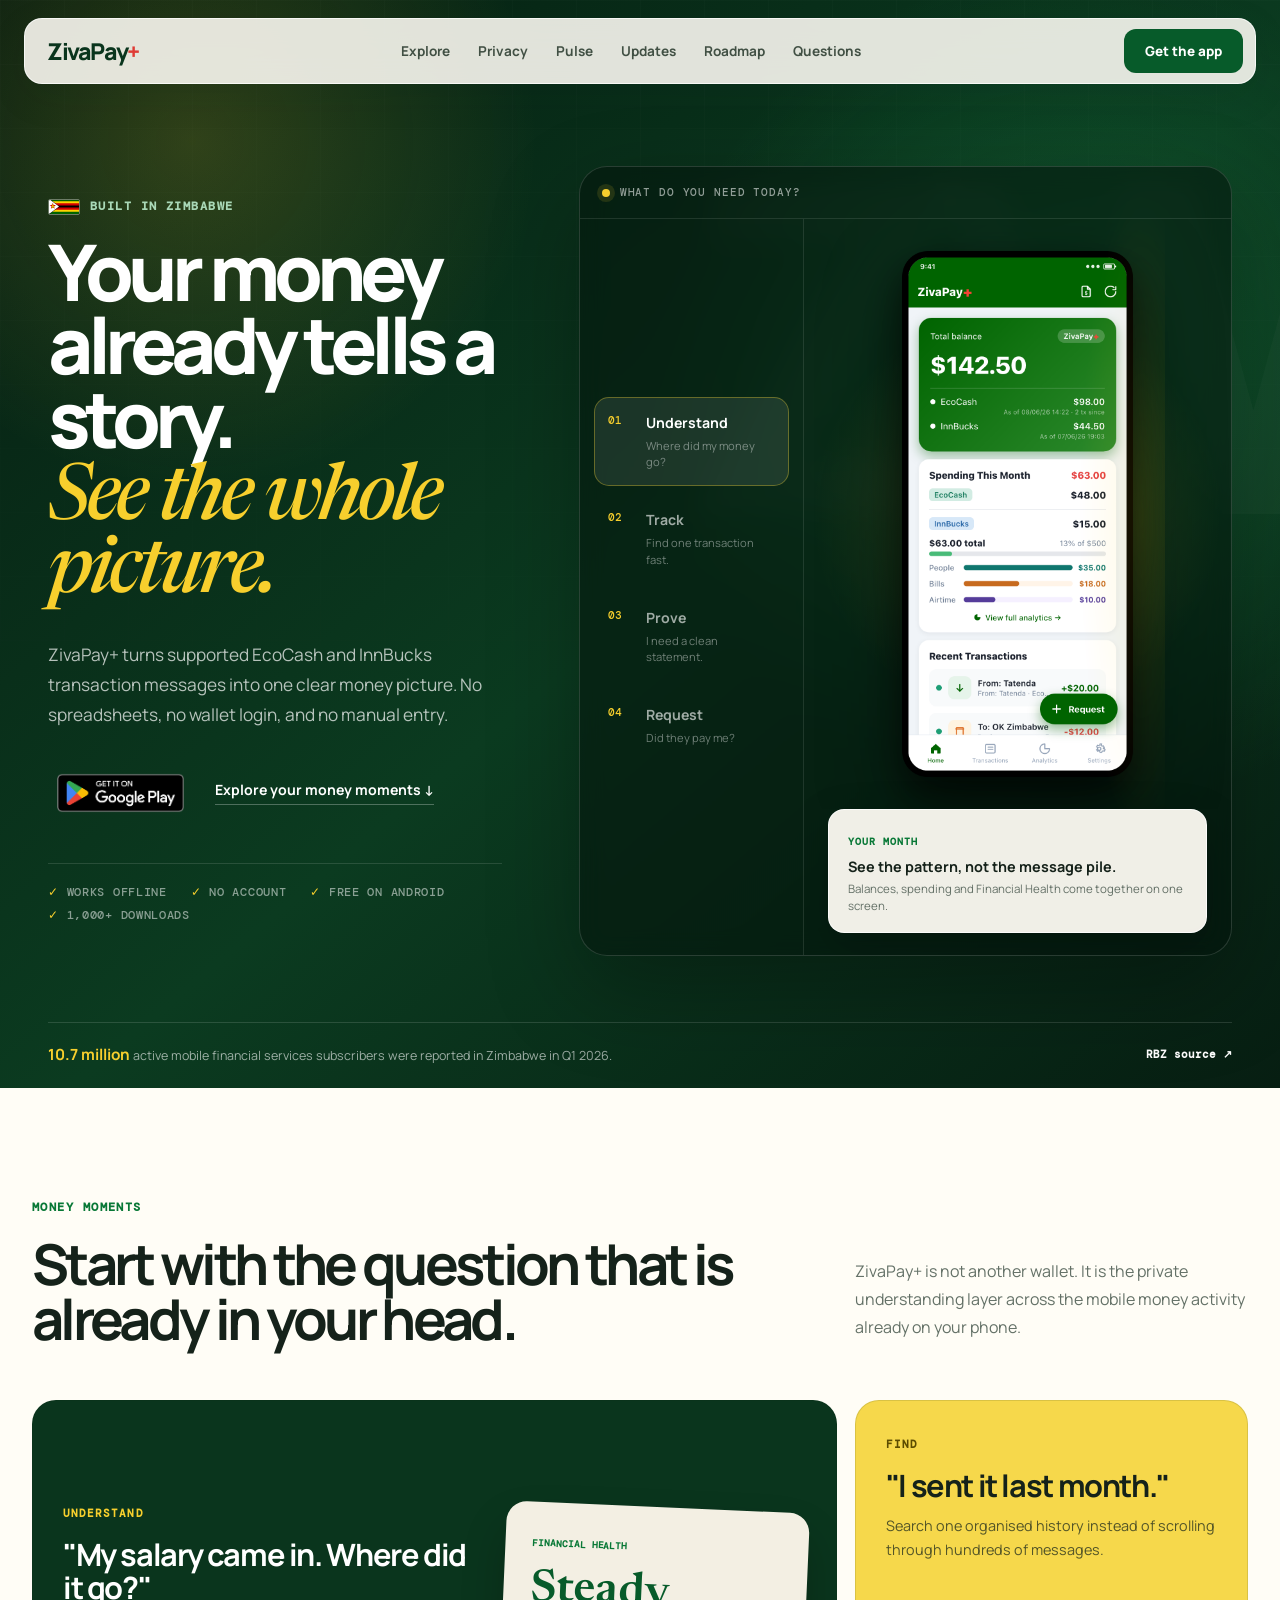
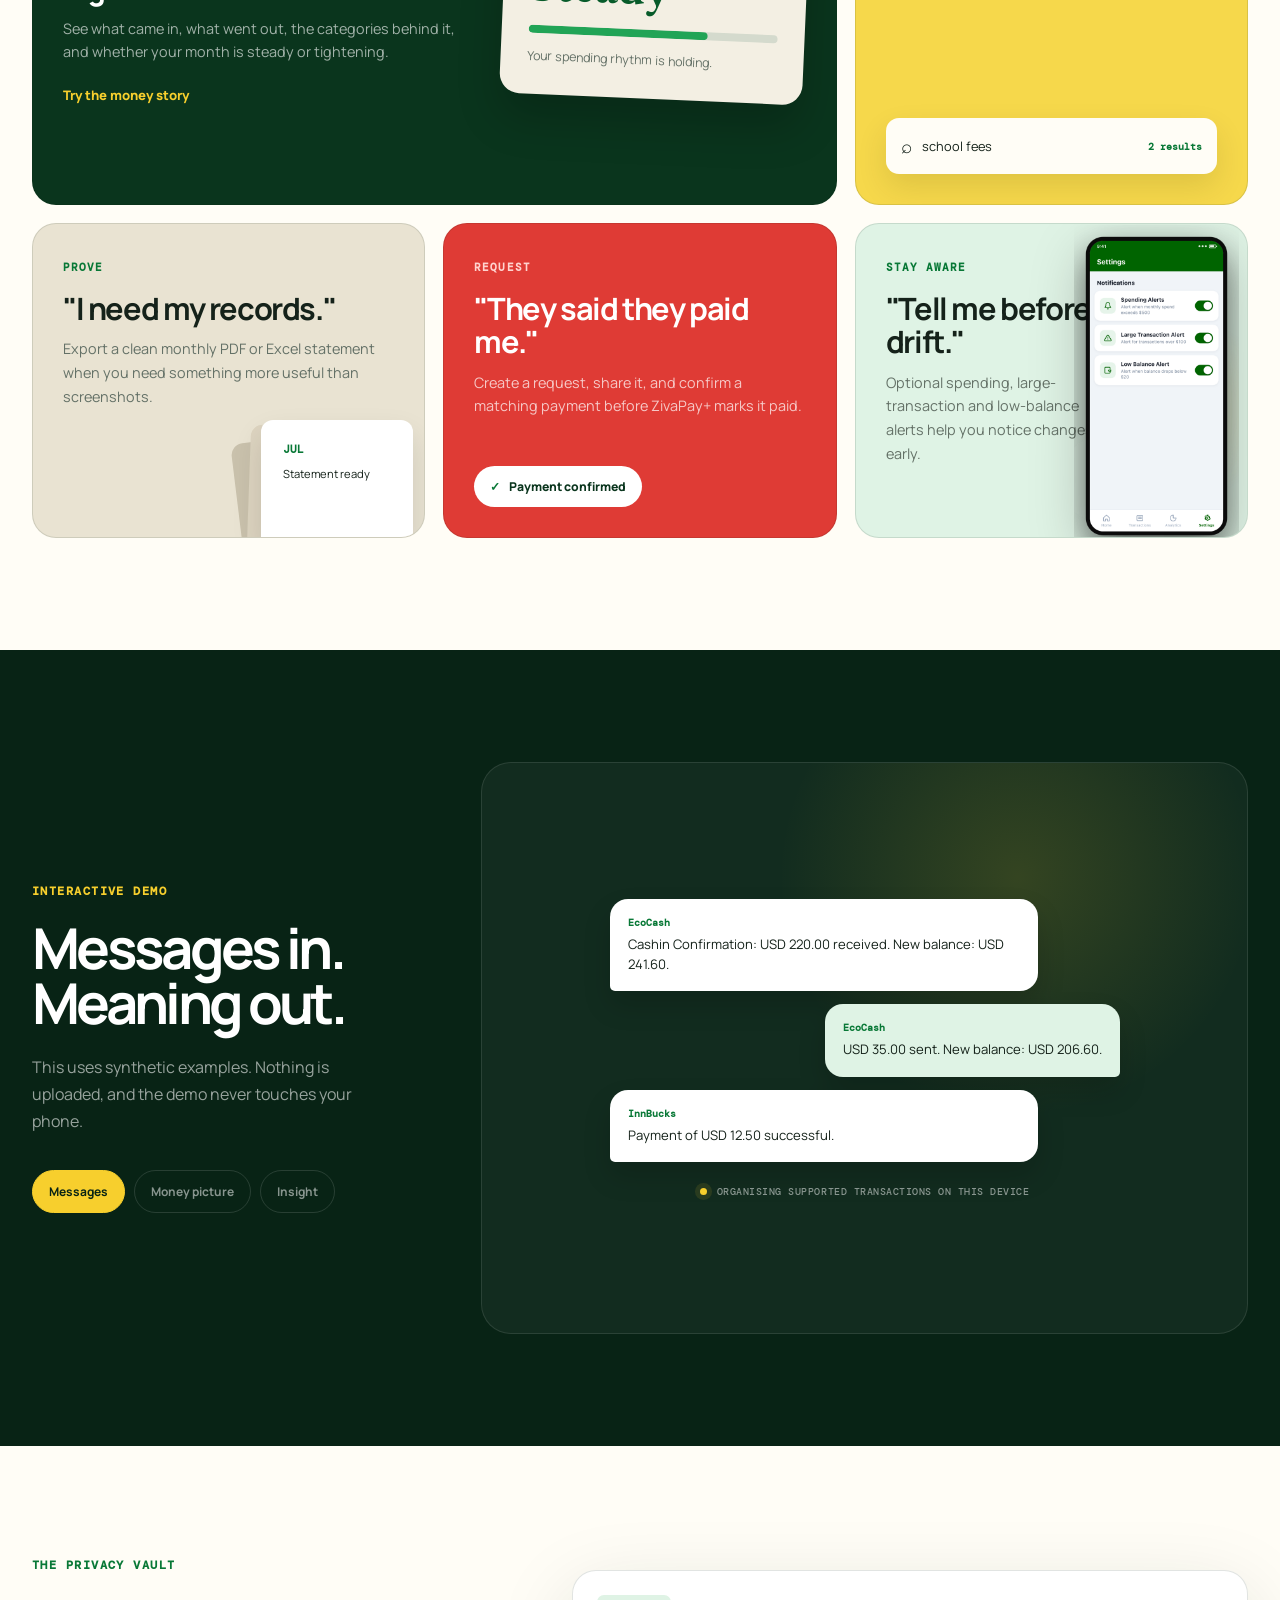
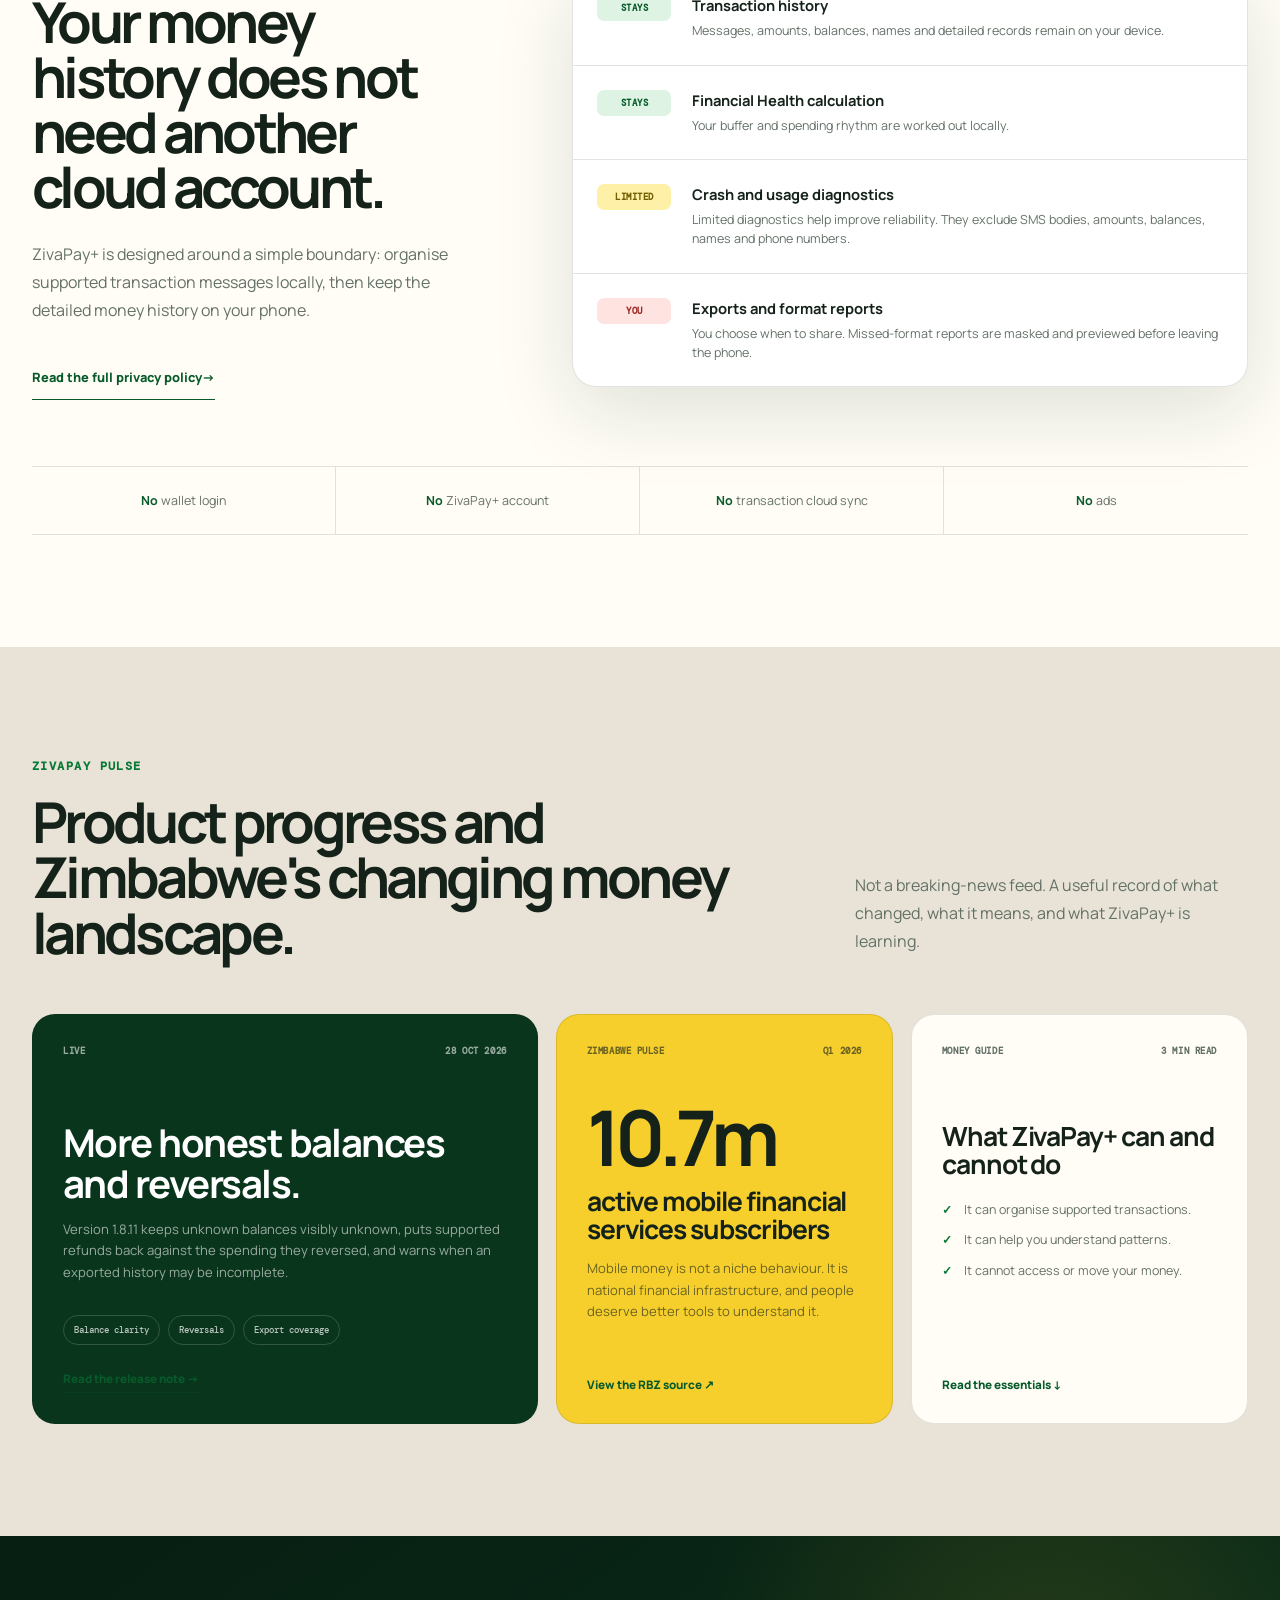
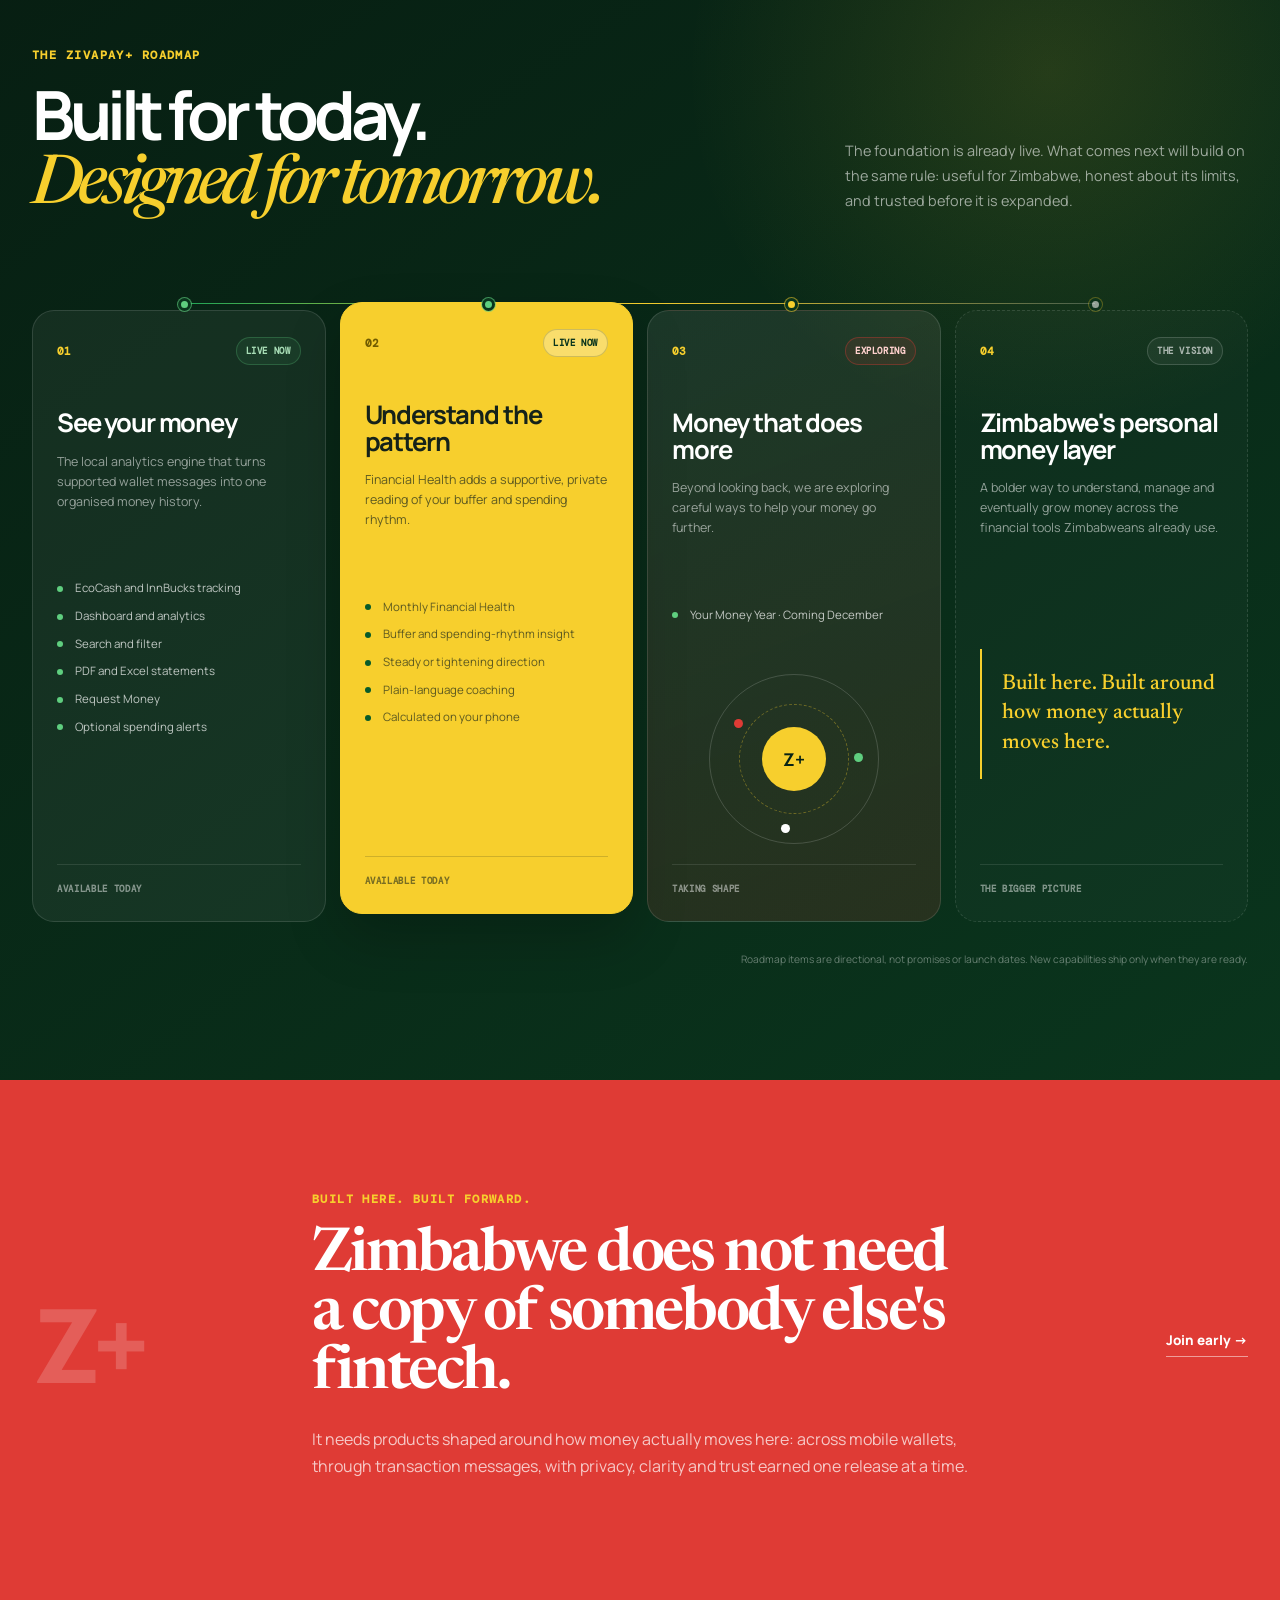
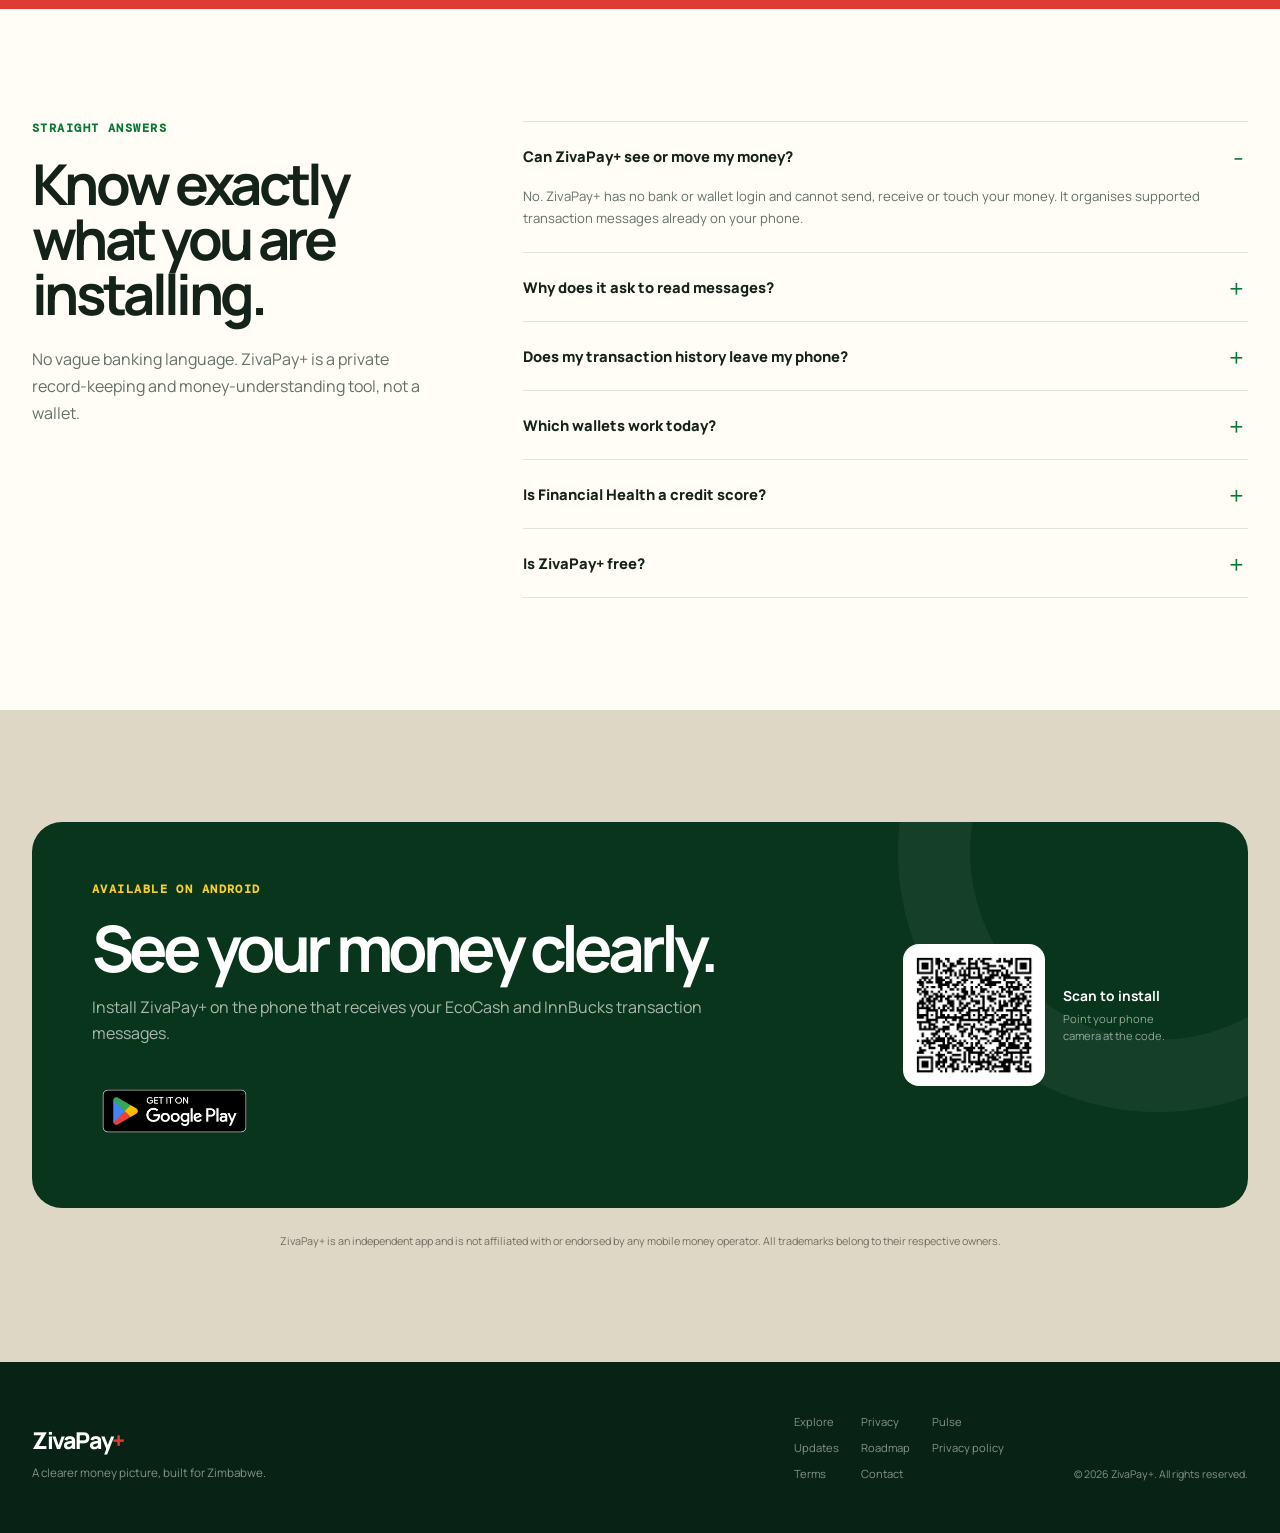
==== commit b7367e07: "docs: mark v1.8.11 live" ====
--- a/index.html
+++ b/index.html
@@ -289,7 +289,7 @@
 
       <div class="pulse-grid">
         <article class="pulse-card pulse-release">
-          <div class="pulse-meta"><span>ROLLING OUT</span><time datetime="2026-10-28">28 OCT 2026</time></div>
+          <div class="pulse-meta"><span>LIVE</span><time datetime="2026-10-28">28 OCT 2026</time></div>
           <h3>More honest balances and reversals.</h3>
           <p>Version 1.8.11 keeps unknown balances visibly unknown, puts supported refunds back against the spending they reversed, and warns when an exported history may be incomplete.</p>
           <div class="release-pills"><span>Balance clarity</span><span>Reversals</span><span>Export coverage</span></div>
